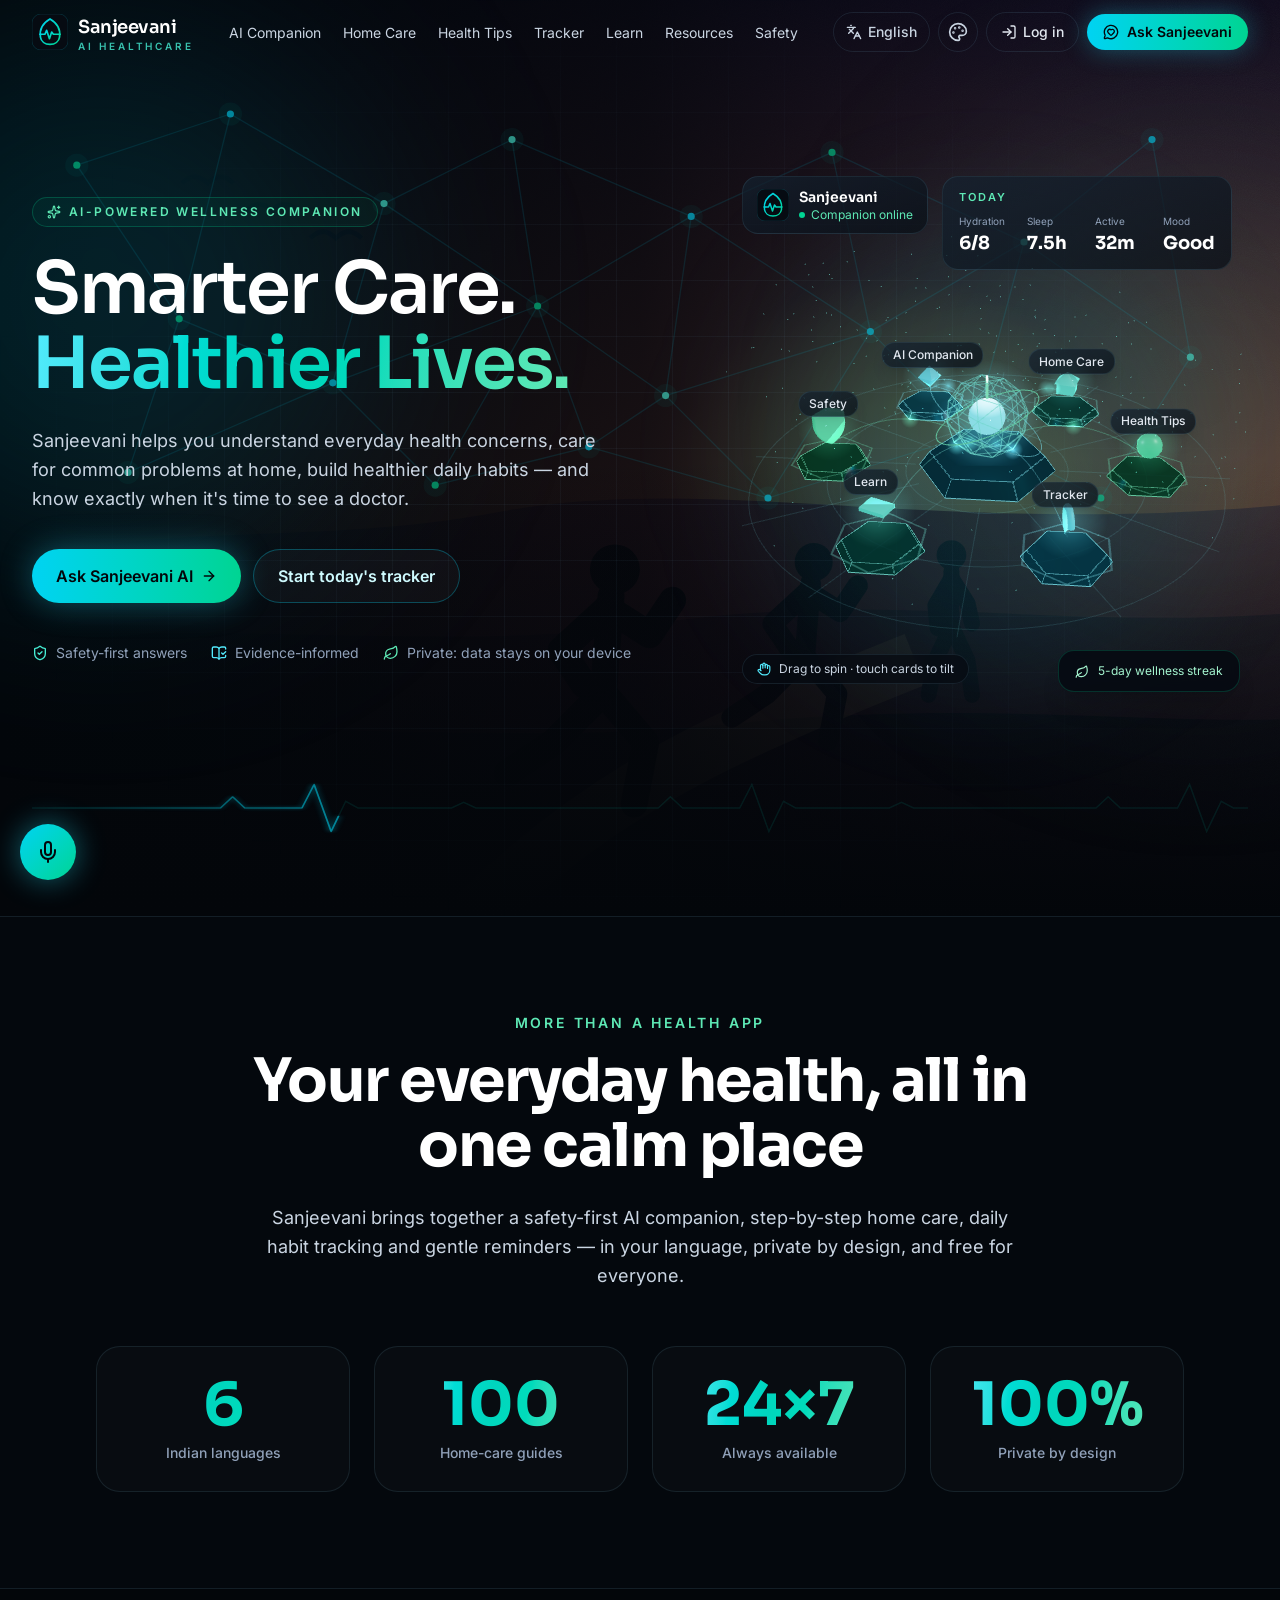
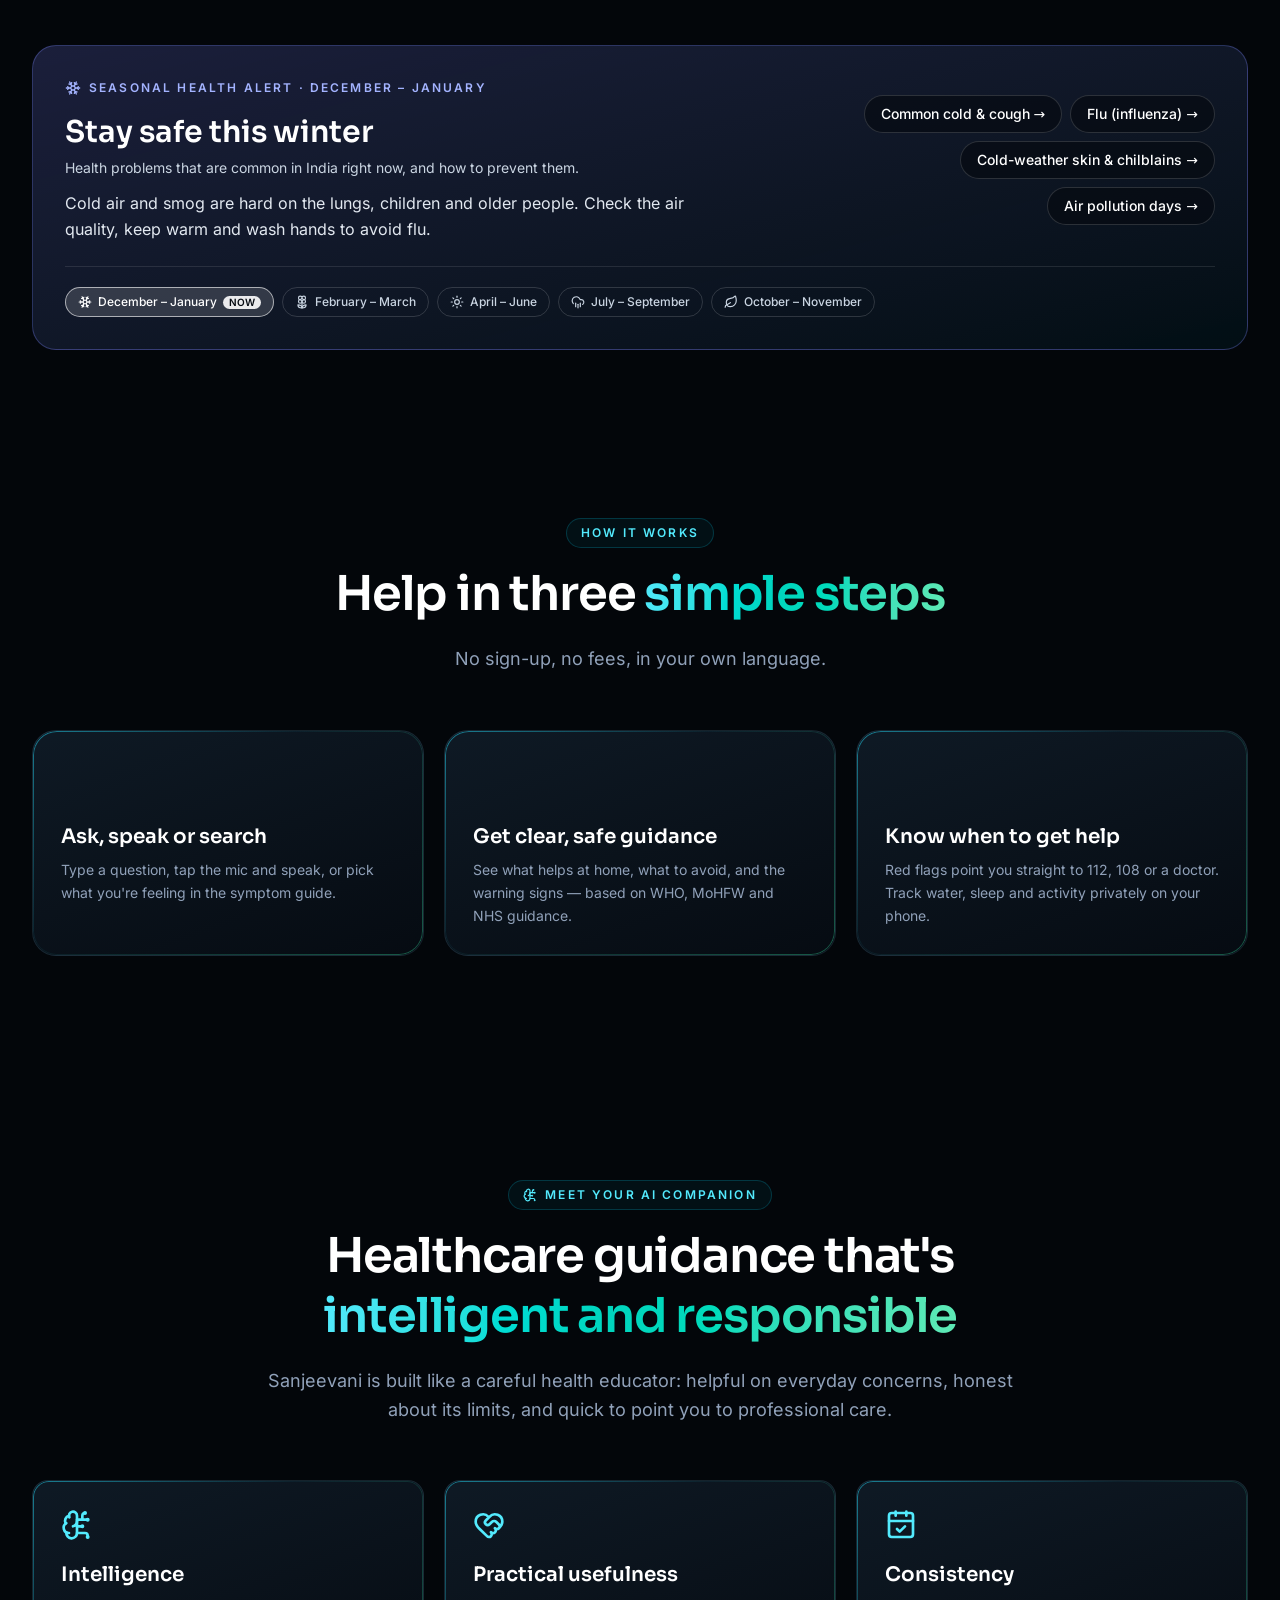
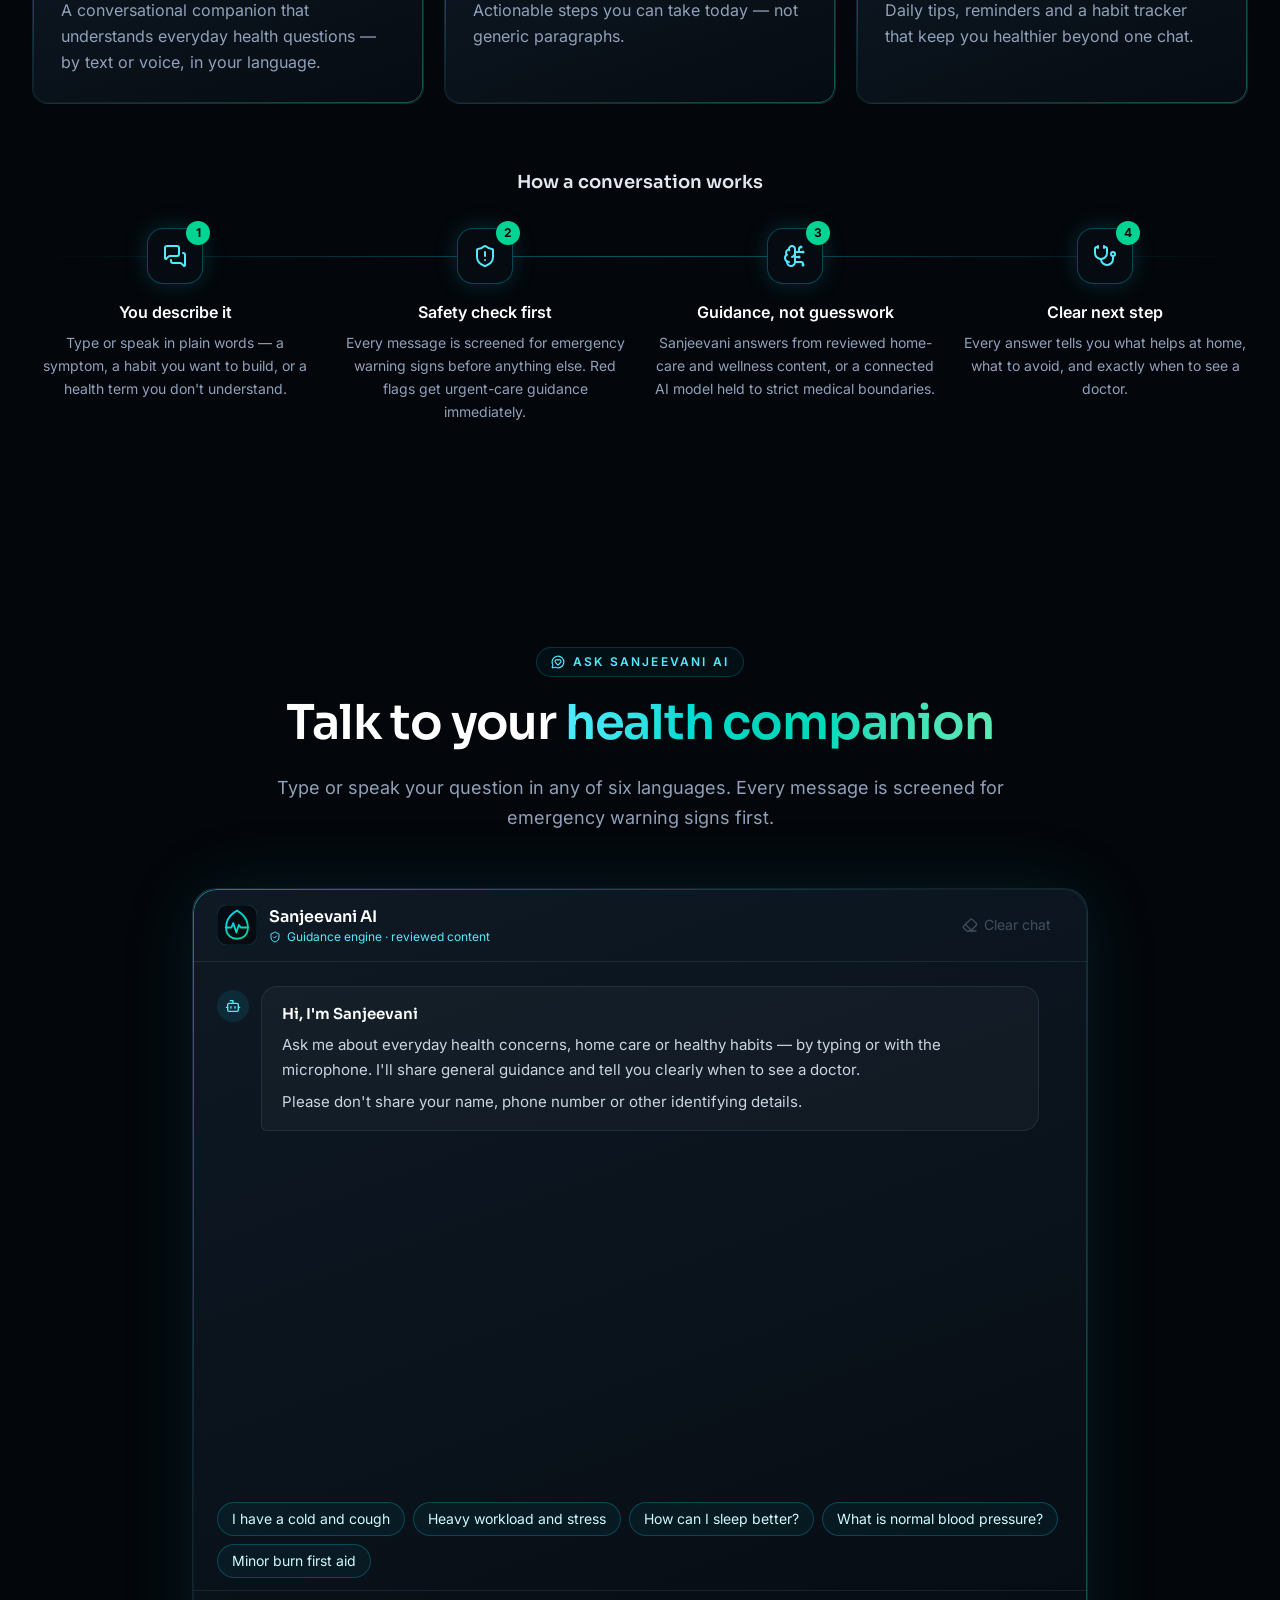
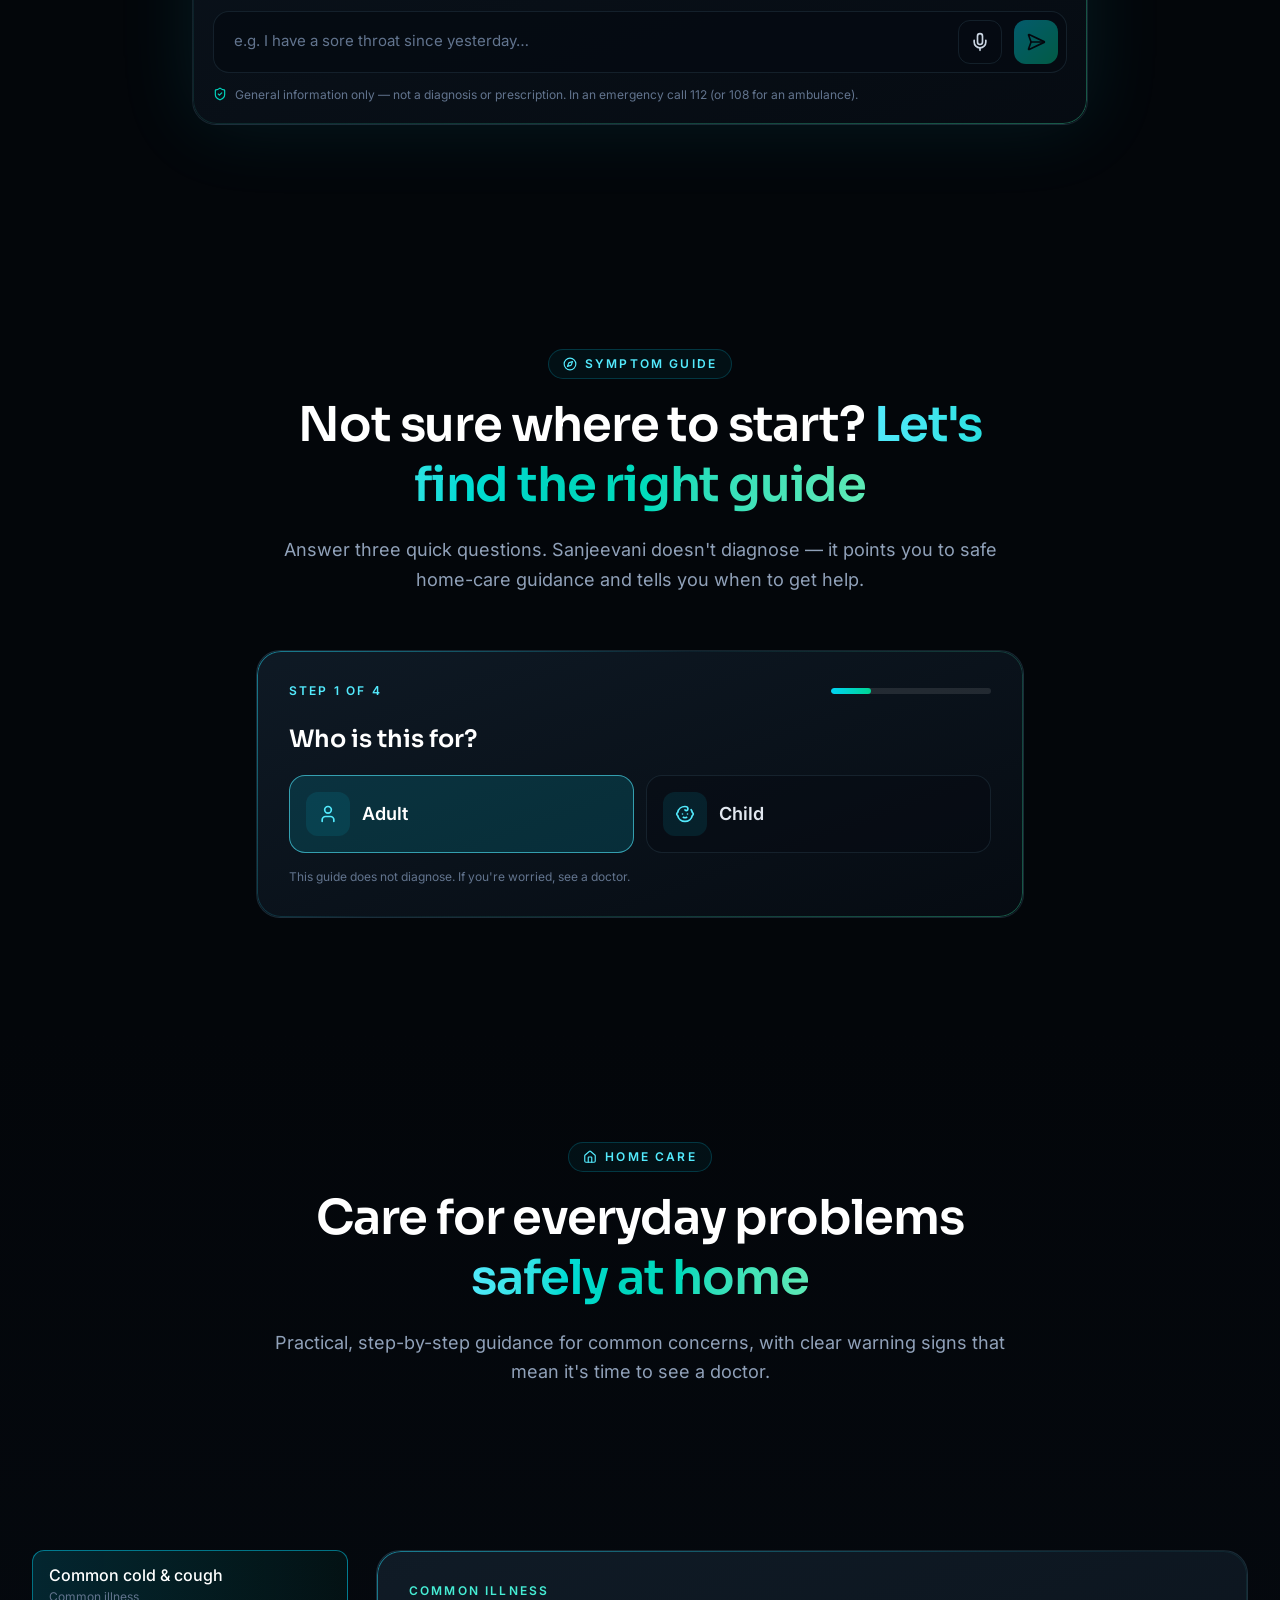
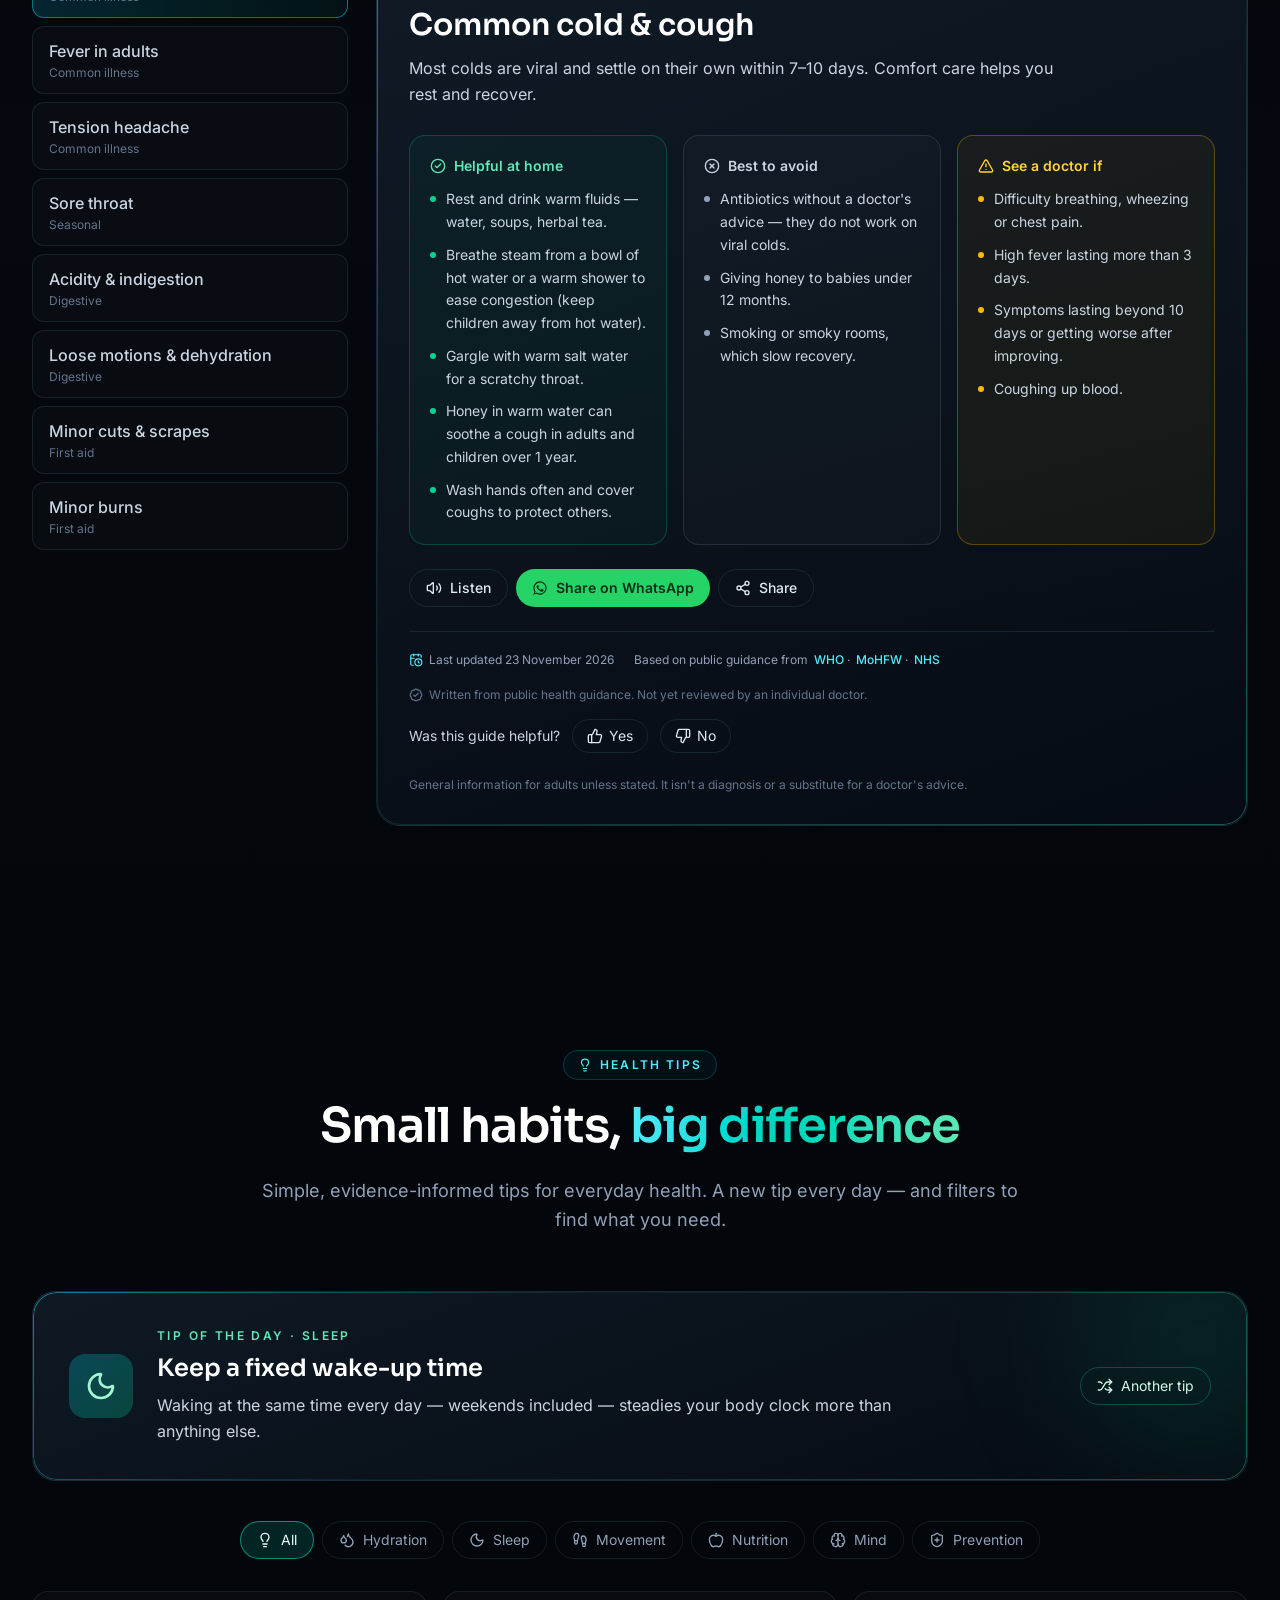
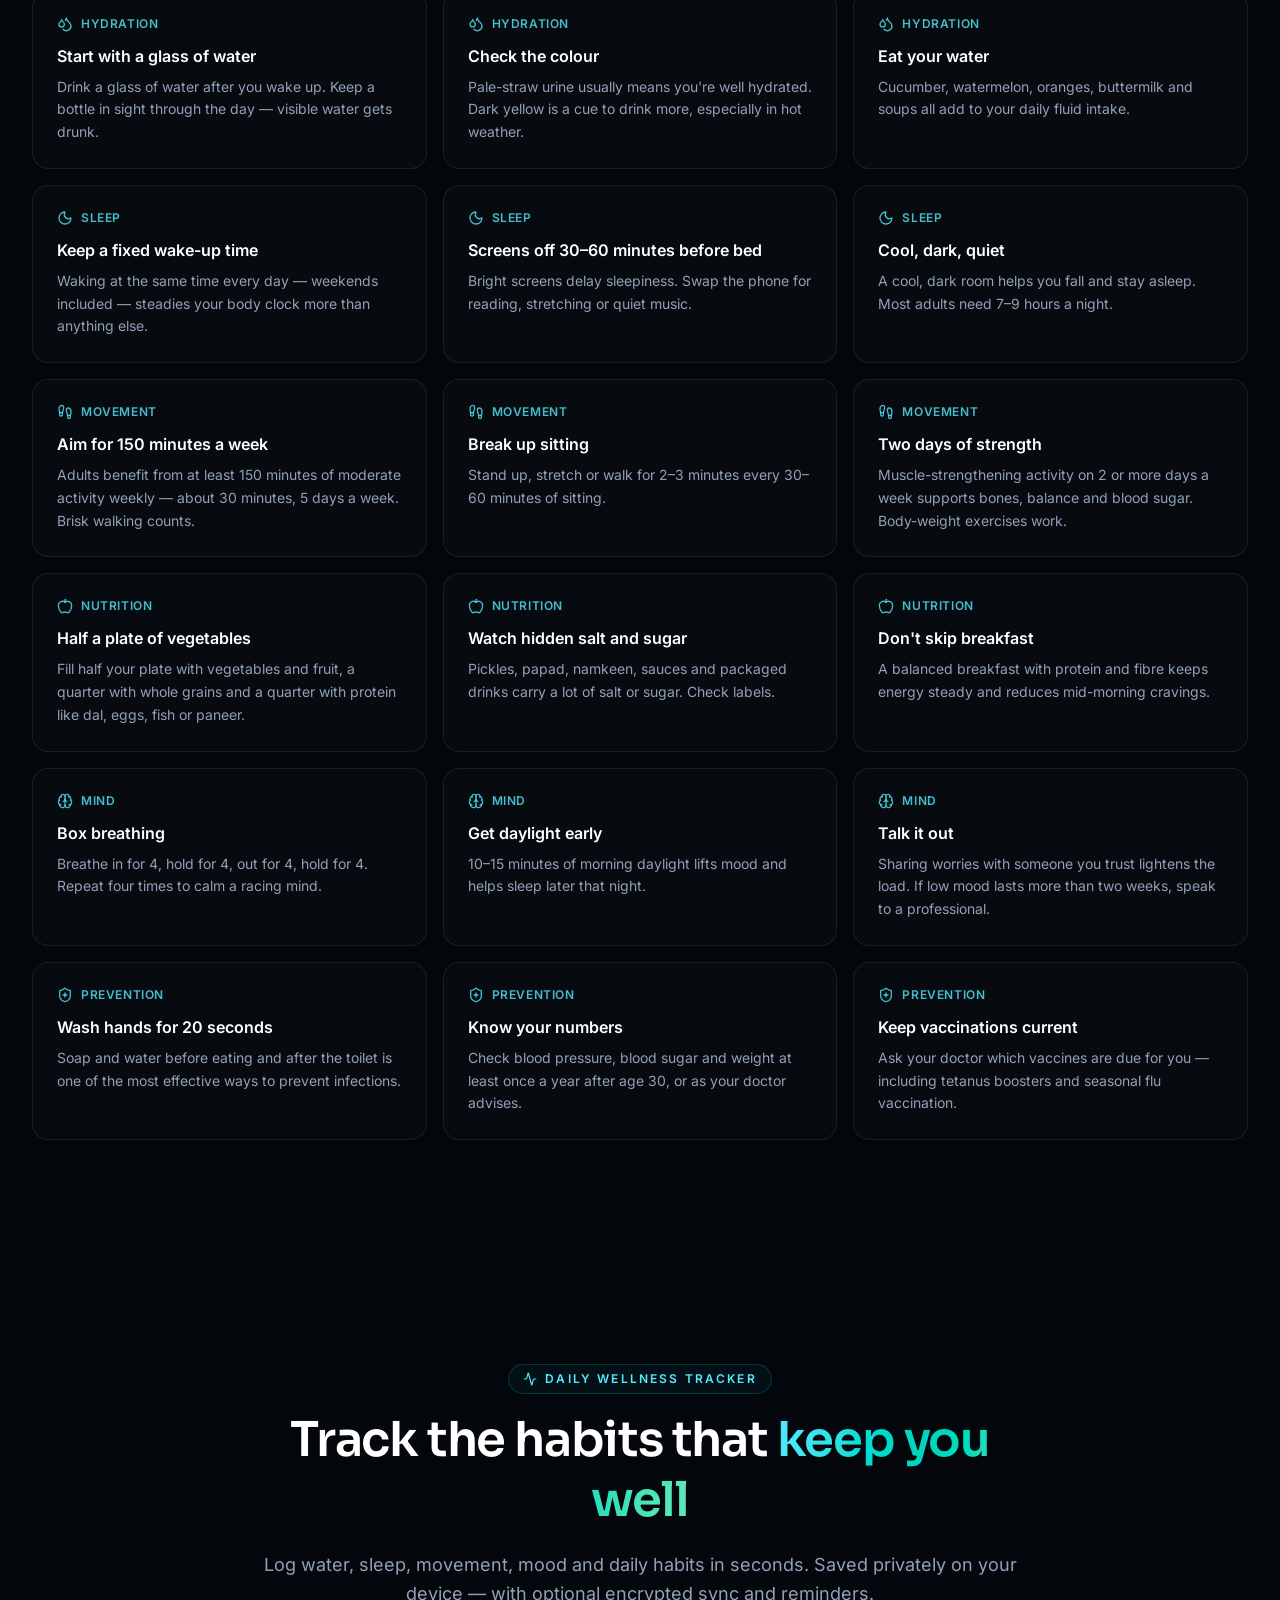
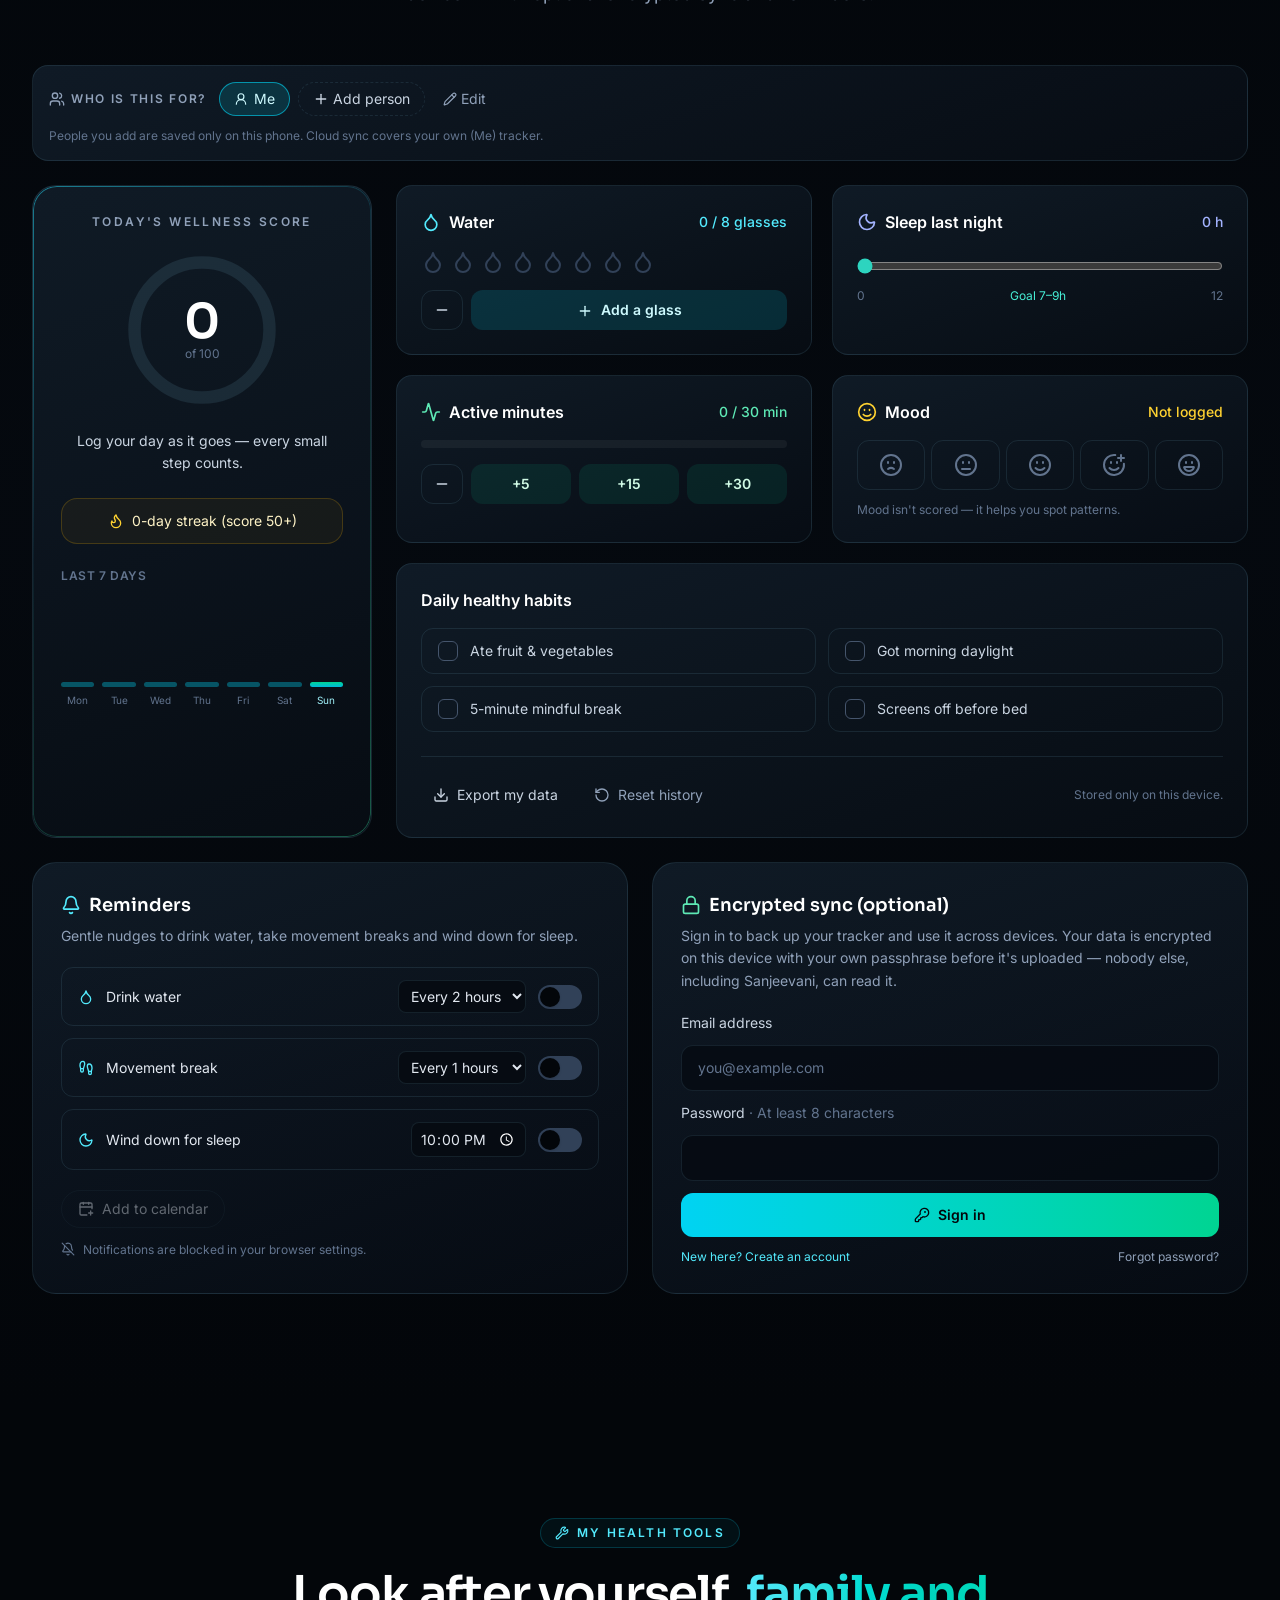
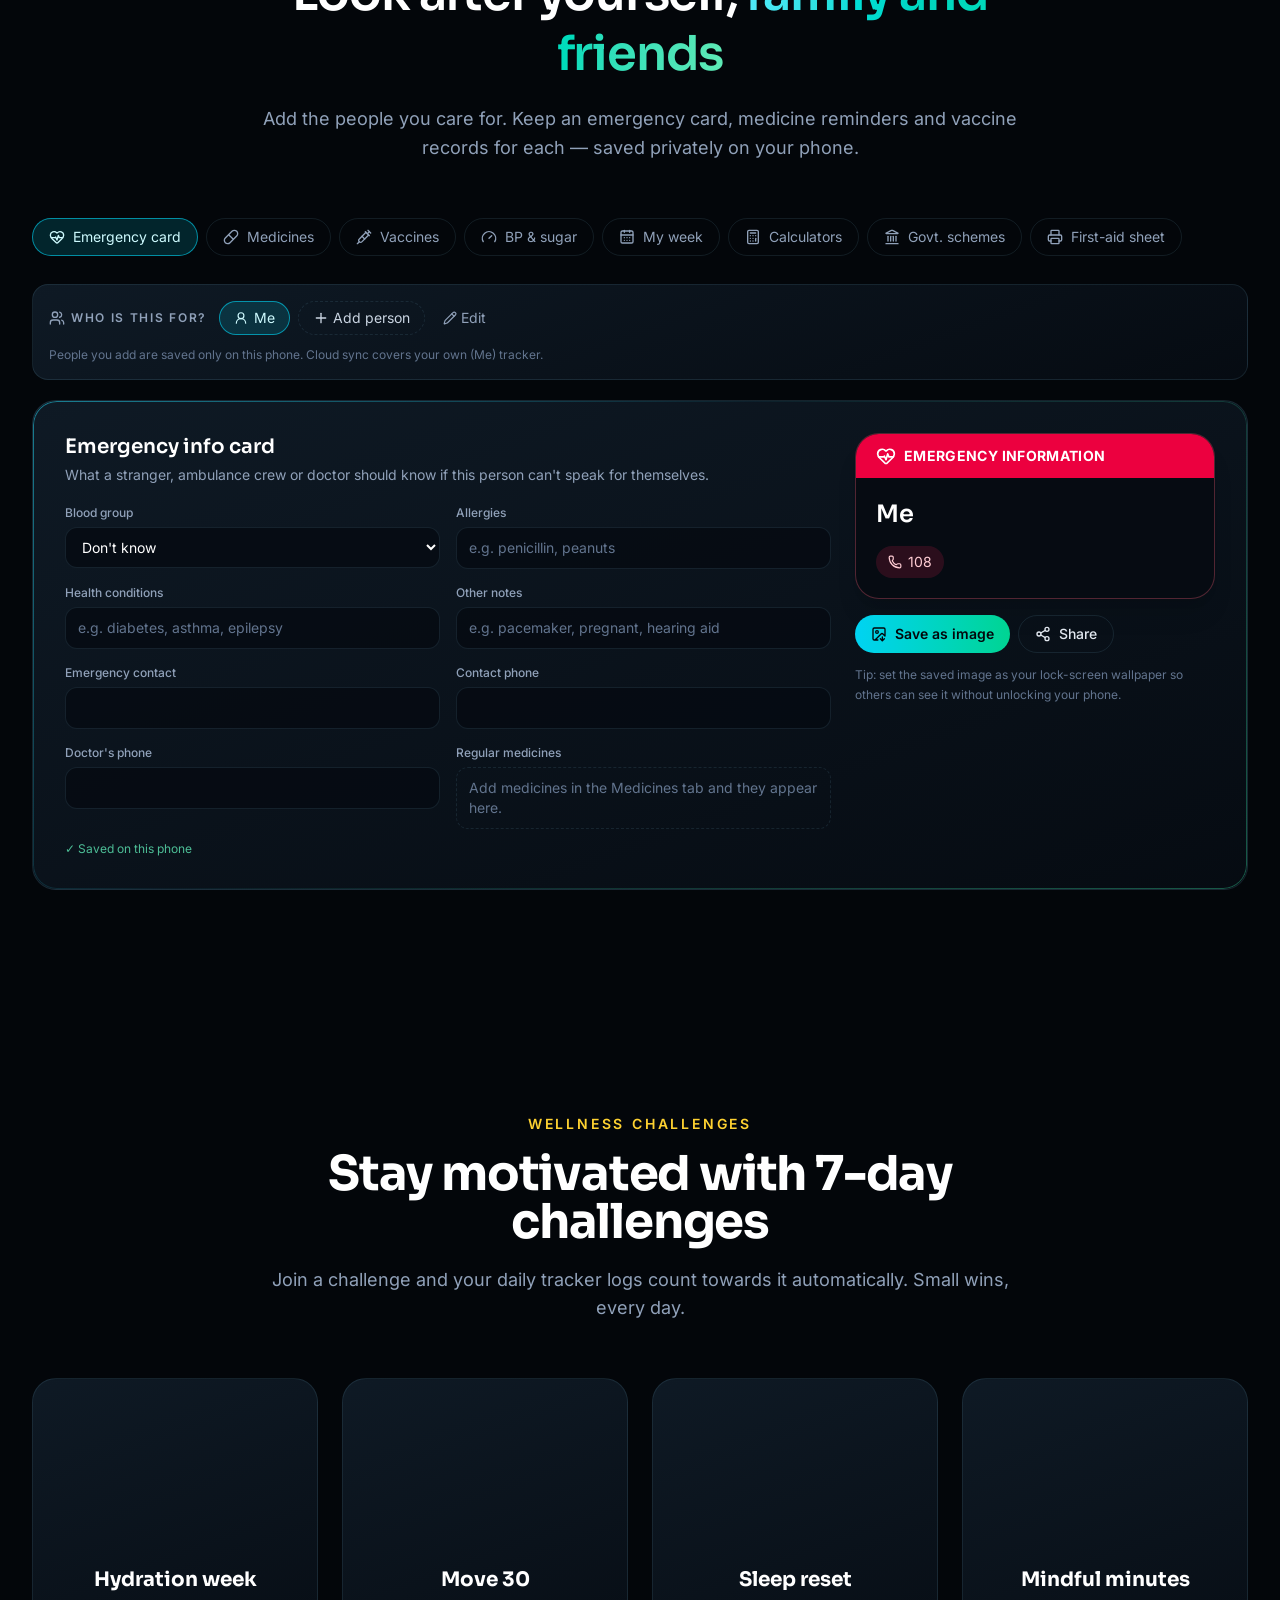
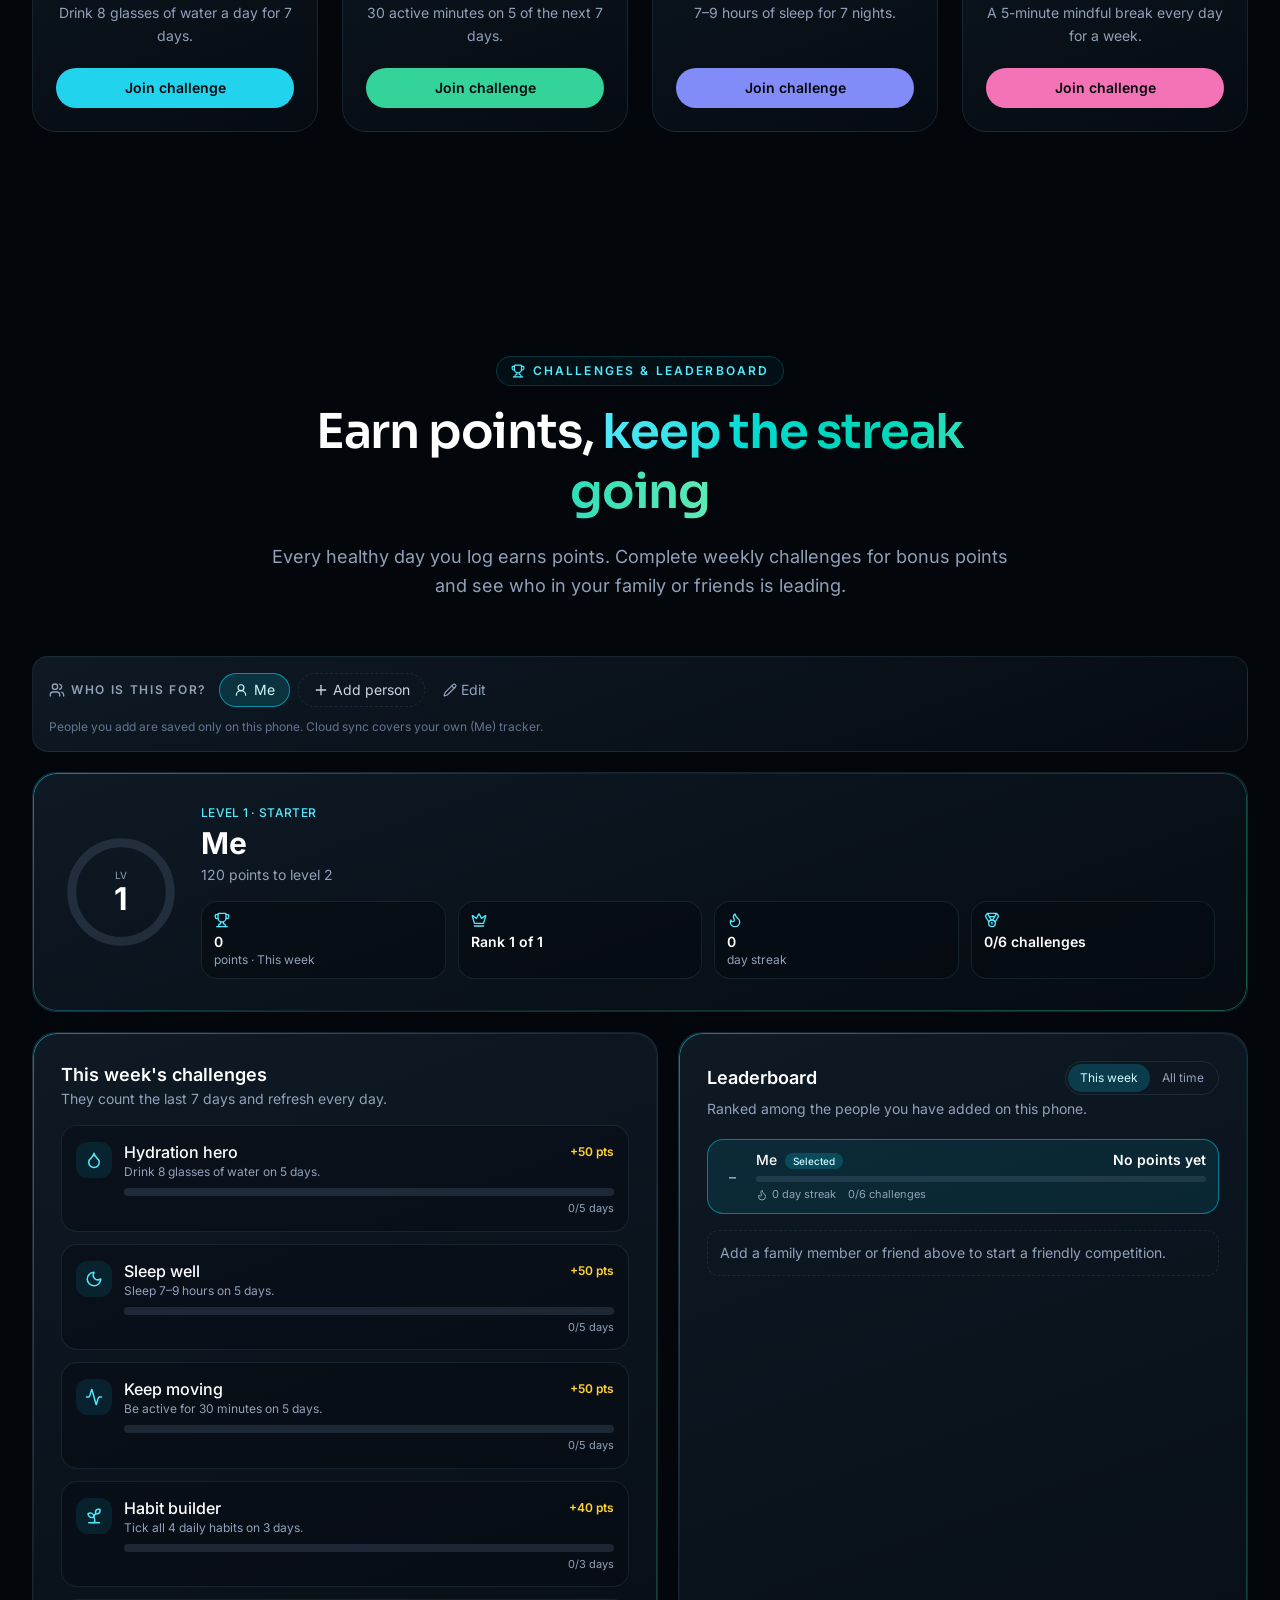
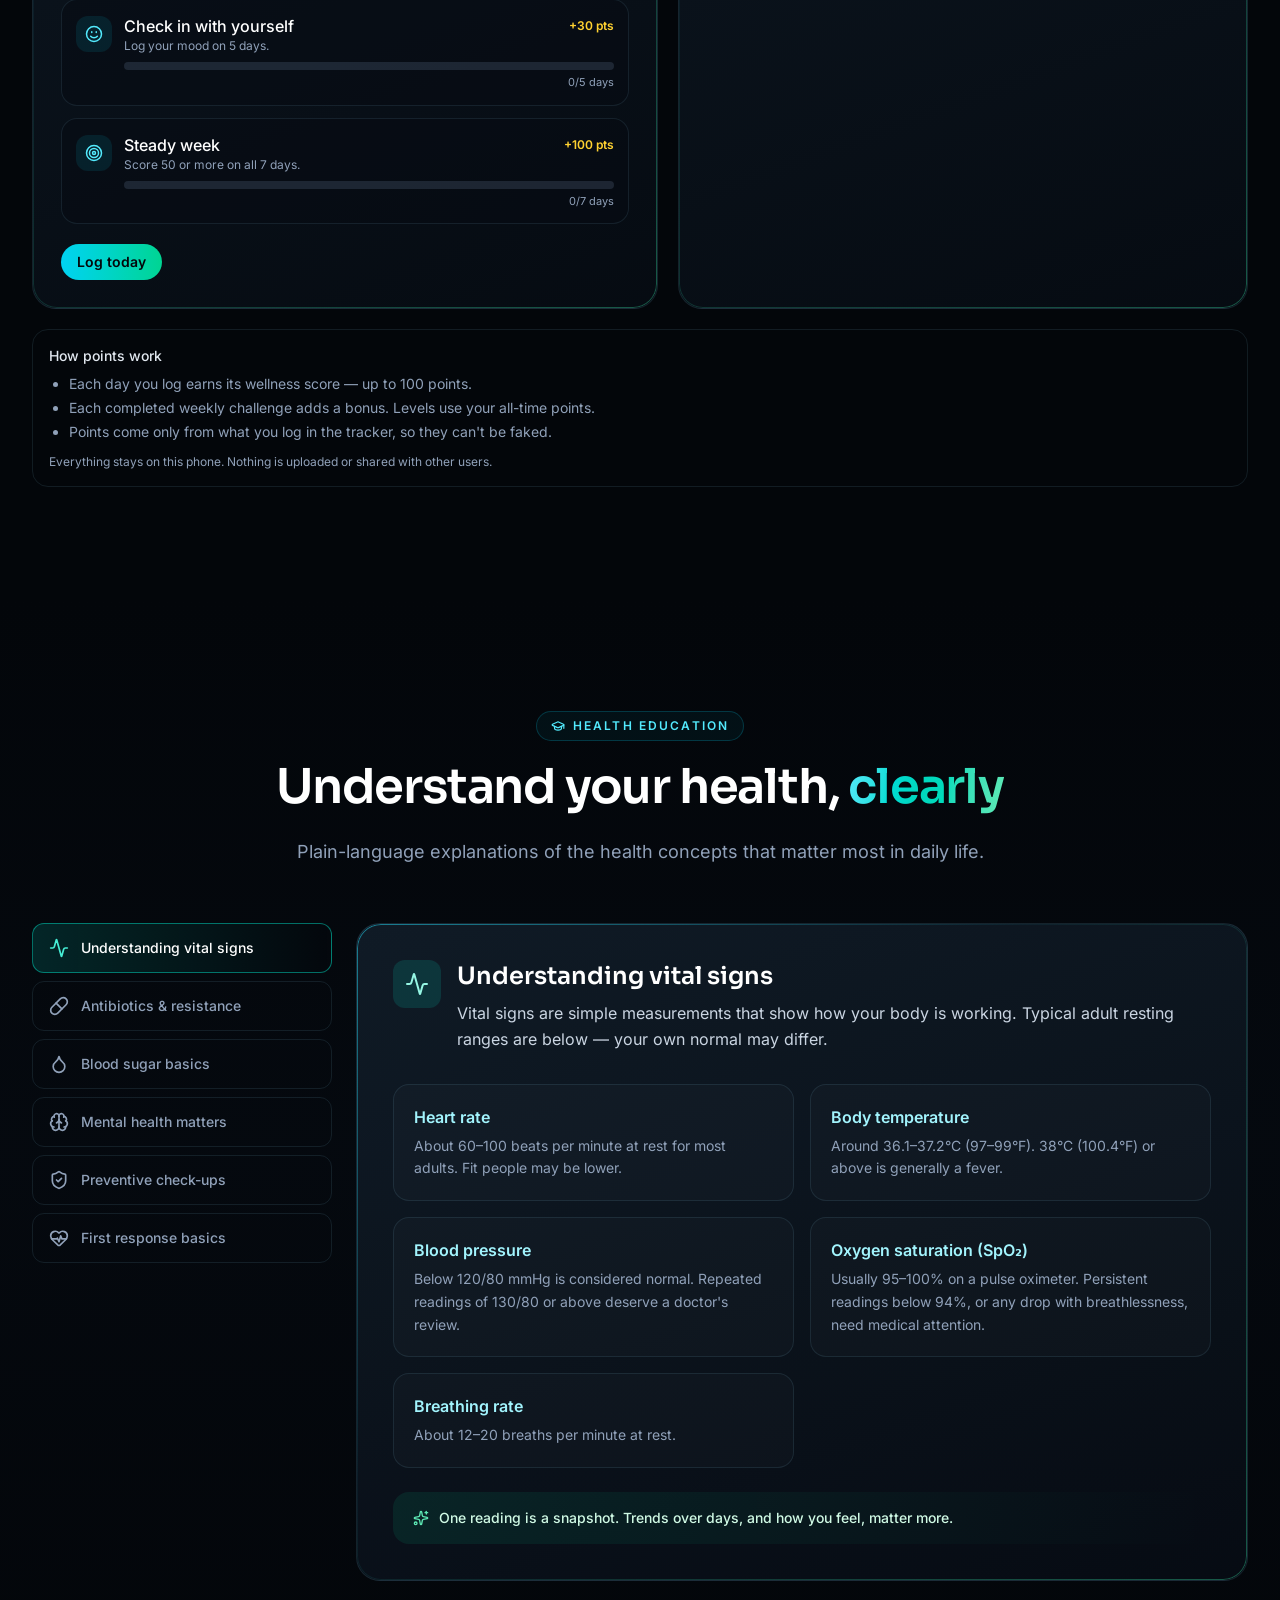
==== index.html @ ce593cf1 "Deploy Sanjeevani AI Healthcare static site Co-Authored-By: Claude Sonnet 5.5 <noreply@anthropic.com" ====
<!DOCTYPE html><html lang="en"><head><meta charSet="utf-8"/><meta name="viewport" content="width=device-width, initial-scale=1"/><link rel="preload" as="script" fetchPriority="low" href="/_next/static/chunks/0wfurka9errm3.js"/><script src="/_next/static/chunks/2ww_0p9o7m09q.js" async=""></script><script src="/_next/static/chunks/39_j1bdzreq0m.js" async=""></script><script src="/_next/static/chunks/turbopack-2u1d16houkiyo.js" async=""></script><script src="/_next/static/chunks/1ua2kfq9s-me6.js" async=""></script><title>Sanjeevani AI Healthcare</title><meta name="description" content="Smarter Care. Healthier Lives. Choose your language."/><link rel="manifest" href="/manifest.webmanifest"/><meta name="robots" content="noindex, follow"/><link rel="canonical" href="https://saisubhash8919-byte.github.io/en/"/><link rel="alternate" hrefLang="en-IN" href="https://saisubhash8919-byte.github.io/en/"/><link rel="alternate" hrefLang="hi-IN" href="https://saisubhash8919-byte.github.io/hi/"/><link rel="alternate" hrefLang="bn-IN" href="https://saisubhash8919-byte.github.io/bn/"/><link rel="alternate" hrefLang="mr-IN" href="https://saisubhash8919-byte.github.io/mr/"/><link rel="alternate" hrefLang="ta-IN" href="https://saisubhash8919-byte.github.io/ta/"/><link rel="alternate" hrefLang="te-IN" href="https://saisubhash8919-byte.github.io/te/"/><meta name="next-size-adjust" content=""/><script src="/_next/static/chunks/0cz1d0mv5g_q7.js" noModule=""></script></head><body style="background:#03060a;color:#dbe7f0;font-family:system-ui, sans-serif"><div hidden=""><!--$--><!--/$--></div><main style="min-height:100vh;display:grid;place-items:center;text-align:center;padding:24px"><script>(function(){var L=["en","hi","bn","mr","ta","te"],c=null;try{c=localStorage.getItem("sanjeevani.locale")}catch(e){}
if(L.indexOf(c)<0){c="en";var n=navigator.languages||[navigator.language];for(var i=0;i<n.length;i++){var b=(n[i]||"").toLowerCase().split("-")[0];if(L.indexOf(b)>=0){c=b;break}}}
location.replace("/"+c+"/"+location.hash);})();</script><div><h1 style="font-size:28px;margin-bottom:8px">Sanjeevani AI Healthcare</h1><p style="opacity:0.7;margin-bottom:20px">Smarter Care. Healthier Lives.</p><nav aria-label="Languages" style="display:flex;gap:12px;flex-wrap:wrap;justify-content:center"><a href="/en/" lang="en" style="color:#67e8f9;padding:8px 14px;border:1px solid #164e63;border-radius:999px;text-decoration:none">English</a><a href="/hi/" lang="hi" style="color:#67e8f9;padding:8px 14px;border:1px solid #164e63;border-radius:999px;text-decoration:none">हिन्दी</a><a href="/bn/" lang="bn" style="color:#67e8f9;padding:8px 14px;border:1px solid #164e63;border-radius:999px;text-decoration:none">বাংলা</a><a href="/mr/" lang="mr" style="color:#67e8f9;padding:8px 14px;border:1px solid #164e63;border-radius:999px;text-decoration:none">मराठी</a><a href="/ta/" lang="ta" style="color:#67e8f9;padding:8px 14px;border:1px solid #164e63;border-radius:999px;text-decoration:none">தமிழ்</a><a href="/te/" lang="te" style="color:#67e8f9;padding:8px 14px;border:1px solid #164e63;border-radius:999px;text-decoration:none">తెలుగు</a></nav></div></main><!--$--><!--/$--><script id="_R_">(globalThis["TURBOPACK"] || (globalThis["TURBOPACK"] = [])).push({"otherChunks":["static/chunks/0wfurka9errm3.js","static/chunks/2ww_0p9o7m09q.js","static/chunks/39_j1bdzreq0m.js"],"runtimeModuleIds":[94553]});</script><script src="/_next/static/chunks/0wfurka9errm3.js" async=""></script><script>(self.__next_f=self.__next_f||[]).push([0])</script><script>self.__next_f.push([1,"1:\"$Sreact.fragment\"\n2:\"/_next/static/chunks/1ua2kfq9s-me6.js\"\n3:I[39756,[\"$2\"],\"default\"]\n4:I[37457,[\"$2\"],\"default\"]\n8:I[97367,[\"$2\"],\"OutletBoundary\"]\n9:\"$Sreact.suspense\"\nb:\"ViewportBoundary\"\nc:I[97367,[\"$2\"],\"$b\"]\ne:\"MetadataBoundary\"\nf:I[97367,[\"$2\"],\"$e\"]\n11:I[68027,[],\"default\",1]\n5:X\n7:[[\"children\",{\"s\":\"__PAGE__\",\"h\":512,\"d\":{\"r\":[\"$\",\"$1\",\"c\",{\"children\":[[\"$\",\"main\",null,{\"style\":{\"minHeight\":\"100vh\",\"display\":\"grid\",\"placeItems\":\"center\",\"textAlign\":\"center\",\"padding\":24},\"children\":[[\"$\",\"script\",null,{\"dangerouslySetInnerHTML\":{\"__html\":\"(function(){var L=[\\\"en\\\",\\\"hi\\\",\\\"bn\\\",\\\"mr\\\",\\\"ta\\\",\\\"te\\\"],c=null;try{c=localStorage.getItem(\\\"sanjeevani.locale\\\")}catch(e){}\\nif(L.indexOf(c)\u003c0){c=\\\"en\\\";var n=navigator.languages||[navigator.language];for(var i=0;i\u003cn.length;i++){var b=(n[i]||\\\"\\\").toLowerCase().split(\\\"-\\\")[0];if(L.indexOf(b)\u003e=0){c=b;break}}}\\nlocation.replace(\\\"/\\\"+c+\\\"/\\\"+location.hash);})();\"}}],[\"$\",\"div\",null,{\"children\":[[\"$\",\"h1\",null,{\"style\":{\"fontSize\":28,\"marginBottom\":8},\"children\":\"Sanjeevani AI Healthcare\"}],[\"$\",\"p\",null,{\"style\":{\"opacity\":0.7,\"marginBottom\":20},\"children\":\"Smarter Care. Healthier Lives.\"}],[\"$\",\"nav\",null,{\"aria-label\":\"Languages\",\"style\":{\"display\":\"flex\",\"gap\":12,\"flexWrap\":\"wrap\",\"justifyContent\":\"center\"},\"children\":[[\"$\",\"a\",\"en\",{\"href\":\"/en/\",\"lang\":\"en\",\"style\":{\"color\":\"#67e8f9\",\"padding\":\"8px 14px\",\"border\":\"1px solid #164e63\",\"borderRadius\":999,\"textDecoration\":\"none\"},\"children\":\"English\"}],[\"$\",\"a\",\"hi\",{\"href\":\"/hi/\",\"lang\":\"hi\",\"style\":{\"color\":\"#67e8f9\",\"padding\":\"8px 14px\",\"border\":\"1px solid #164e63\",\"borderRadius\":999,\"textDecoration\":\"none\"},\"children\":\"हिन्दी\"}],[\"$\",\"a\",\"bn\",{\"href\":\"/bn/\",\"lang\":\"bn\",\"style\":{\"color\":\"#67e8f9\",\"padding\":\"8px 14px\",\"border\":\"1px solid #164e63\",\"borderRadius\":999,\"textDecoration\":\"none\"},\"children\":\"বাংলা\"}],[\"$\",\"a\",\"mr\",{\"href\":\"/mr/\",\"lang\":\"mr\",\"style\":{\"color\":\"#67e8f9\",\"padding\":\"8px 14px\",\"border\":\"1px solid #164e63\",\"borderRadius\":999,\"textDecoration\":\"none\"},\"children\":\"मराठी\"}],[\"$\",\"a\",\"ta\",{\"href\":\"/ta/\",\"lang\":\"ta\",\"style\":{\"color\":\"#67e8f9\",\"padding\":\"8px 14px\",\"border\":\"1px solid #164e63\",\"borderRadius\":999,\"textDecoration\":\"none\"},\"children\":\"தமிழ்\"}],[\"$\",\"a\",\"te\",{\"href\":\"/te/\",\"lang\":\"te\",\"style\":{\"color\":\"#67e8f9\",\"padding\":\"8px 14px\",\"border\":\"1px solid #164e63\",\"borderRadius\":999,\"textDecoration\":\"none\"},\"children\":\"తెలుగు\"}]]}]]}]]}],null,[\"$\",\"$L8\",null,{\"children\":[\"$\",\"$9\",null,{\"name\":\"Next.MetadataOutlet\",\"children\":\"$@a\"}]}]]}],\"p\":false,\"v\":null}}]]\n6:[[\"children\",{\"s\":\"(root)\",\"h\":528,\"d\":{\"r\":[\"$\",\"$1\",\"c\",{\"children\":[null,[\"$\",\"html\",null,{\"lang\":\"en\",\"children\":[\"$\",\"body\",null,{\"style\":{\"background\":\"#03060a\",\"color\":\"#dbe7f0\",\"fontFamily\":\"system-ui, sans-serif\"},\"children\":[\"$\",\"$L3\",null,{\"parallelRouterKey\":\"children\",\"error\":\"$undefined\",\"errorStyles\":\"$undefined\",\"errorScripts\":\"$undefined\",\"template\":[\"$\",\"$L4\",null,{}],\"templateStyles\":\"$undefined\",\"templateScripts\":\"$undefined\",\"notFound\":[[[\"$\",\"title\",null,{\"children\":\"404: This page could not be found.\"}],[\"$\",\"div\",null,{\"style\":\"$0:t:t:d:r:props:children:1:props:notFound:0:1:props:style\",\"children\":[\"$\",\"div\",null,{\"children\":[[\"$\",\"style\",null,{\"dangerouslySetInnerHTML\":{\"__html\":\"body{color:#000;background:#fff;margin:0}.next-error-h1{border-right:1px solid rgba(0,0,0,.3)}@media (prefers-color-scheme:dark){body{color:#fff;background:#000}.next-error-h1{border-right:1px solid rgba(255,255,255,.3)}}\"}}],[\"$\",\"h1\",null,{\"className\":\"next-error-h1\",\"style\":\"$0:t:t:d:r:props:children:1:props:notFound:0:1:props:children:props:children:1:props:style\",\"children\":404}],[\"$\",\"div\",null,{\"style\":\"$0:t:t:d:r:props:children:1:props:notFound:0:1:props:children:props:children:2:props:style\",\"children\":[\"$\",\"h2\",null,{\"style\":\"$0:t:t:d:r:props:children:1:props:notFound:0:1:props:children:props:children:2:props:children:props:style\",\"children\":\"This page could not be found.\"}]}]]}]}]],[]],\"forbidden\":\"$undefined\",\"unauthorized\":\"$undefined\"}]}]}]]}],\"p\":false,\"v\":null},\"c\":\"$Q7\"}]]\n0:{\"P\":null,\"c\":[\"\",\"\"],\"q\":\"\",\"i\":false,\"t\":{\"t\":{\"s\":\"\",\"h\":528,\"d\":{\"r\":[\"$\",\"$1\",\"c\",{\"children\":[null,[\"$\",\"$L3\",null,{\"parallelRouterKey\":\"children\",\"error\":\"$undefined\",\"errorStyles\":\"$undefined\",\"errorScripts\":\"$undefined\",\"template\":[\"$\",\"$L4\",null,{}],\"templateStyles\":\"$undefined\",\"templateScripts\":\"$undefined\",\"notFound\":[[[\"$\",\"title\",null,{\"children\":\"404: This page could not be found.\"}],[\"$\",\"div\",null,{\"style\":{\"fontFamily\":\"system-ui,\\\"Segoe UI\\\",Roboto,Helvetica,Arial,sans-serif,\\\"Apple Color Emoji\\\",\\\"Segoe UI Emoji\\\"\",\"height\":\"100vh\",\"textAlign\":\"center\",\"display\":\"flex\",\"flexDirection\":\"column\",\"alignItems\":\"center\",\"justifyContent\":\"center\"},\"children\":[\"$\",\"div\",null,{\"children\":[[\"$\",\"style\",null,{\"dangerouslySetInnerHTML\":{\"__html\":\"body{color:#000;background:#fff;margin:0}.next-error-h1{border-right:1px solid rgba(0,0,0,.3)}@media (prefers-color-scheme:dark){body{color:#fff;background:#000}.next-error-h1{border-right:1px solid rgba(255,255,255,.3)}}\"}}],[\"$\",\"h1\",null,{\"className\":\"next-error-h1\",\"style\":{\"display\":\"inline-block\",\"margin\":\"0 20px 0 0\",\"padding\":\"0 23px 0 0\",\"fontSize\":24,\"fontWeight\":500,\"verticalAlign\":\"top\",\"lineHeight\":\"49px\"},\"children\":404}],[\"$\",\"div\",null,{\"style\":{\"display\":\"inline-block\"},\"children\":[\"$\",\"h2\",null,{\"style\":{\"fontSize\":14,\"fontWeight\":400,\"lineHeight\":\"49px\",\"margin\":0},\"children\":\"This page could not be found.\"}]}]]}]}]],[]],\"forbidden\":\"$undefined\",\"unauthorized\":\"$undefined\"}]]}],\"p\":false,\"v\":\"$5\"},\"c\":\"$Q6\"},\"h\":{\"r\":[\"$\",\"$1\",\"h\",{\"children\":[null,[\"$\",\"$Lc\",null,{\"children\":\"$Ld\"}],[\"$\",\"$Lf\",null,{\"children\":[[\"$\",\"div\",null,{\"hidden\":true,\"children\":[\"$\",\"$9\",null,{\"name\":\"Next.Metadata\",\"children\":\"$L10\"}]}],null]}],[\"$\",\"meta\",null,{\"name\":\"next-size-adjust\",\"content\":\"\"}]]}],\"p\":false,\"v\":null}},\"m\":\"$undefined\",\"G\":[\"$11\",[]],\"S\":true,\"r\":\"$undefined\",\"s\":\"$undefined\",\"a\":\"$undefined\",\"l\":\"$undefined\",\"p\":\"$undefined\",\"d\":\"$undefined\",\"b\":\"CO4x83N7zXhIfZW5AHeTh\"}\n5:C\nd:[[\"$\",\"meta\",\"0\",{\"charSet\":\"utf-8\"}],[\"$\",\"meta\",\"1\",{\"name\":\"viewport\",\"content\":\"width=device-width, initial-scale=1\"}]]\na:null\n10:[[\"$\",\"title\",\"0\",{\"children\":\"Sanjeevani AI Healthcare\"}],[\"$\",\"meta\",\"1\",{\"name\":\"description\",\"content\":\"Smarter Care. Healthier Lives. Choose your language.\"}],[\"$\",\"link\",\"2\",{\"rel\":\"manifest\",\"href\":\"/manifest.webmanifest\",\"crossOrigin\":\"$undefined\"}],[\"$\",\"meta\",\"3\",{\"name\":\"robots\",\"content\":\"noindex, follow\"}],[\"$\",\"link\",\"4\",{\"rel\":\"canonical\",\"href\":\"https://saisubhash8919-byte.github.io/en/\"}],[\"$\",\"link\",\"5\",{\"rel\":\"alternate\",\"hrefLang\":\"en-IN\",\"href\":\"https://saisubhash8919-byte.github.io/en/\"}],[\"$\",\"link\",\"6\",{\"rel\":\"alternate\",\"hrefLang\":\"hi-IN\",\"href\":\"https://saisubhash8919-byte.github.io/hi/\"}],[\"$\",\"link\",\"7\",{\"rel\":\"alternate\",\"hrefLang\":\"bn-IN\",\"href\":\"https://saisubhash8919-byte.github.io/bn/\"}],[\"$\",\"link\",\"8\",{\"rel\":\"alternate\",\"hrefLang\":\"mr-IN\",\"href\":\"https://saisubhash8919-byte.github.io/mr/\"}],[\"$\",\"link\",\"9\",{\"rel\":\"alternate\",\"hrefLang\":\"ta-IN\",\"href\":\"https://saisubhash8919-byte.github.io/ta/\"}],[\"$\",\"link\",\"10\",{\"rel\":\"alternate\",\"hrefLang\":\"te-IN\",\"href\":\"https://saisubhash8919-byte.github.io/te/\"}]]\n"])</script></body></html>
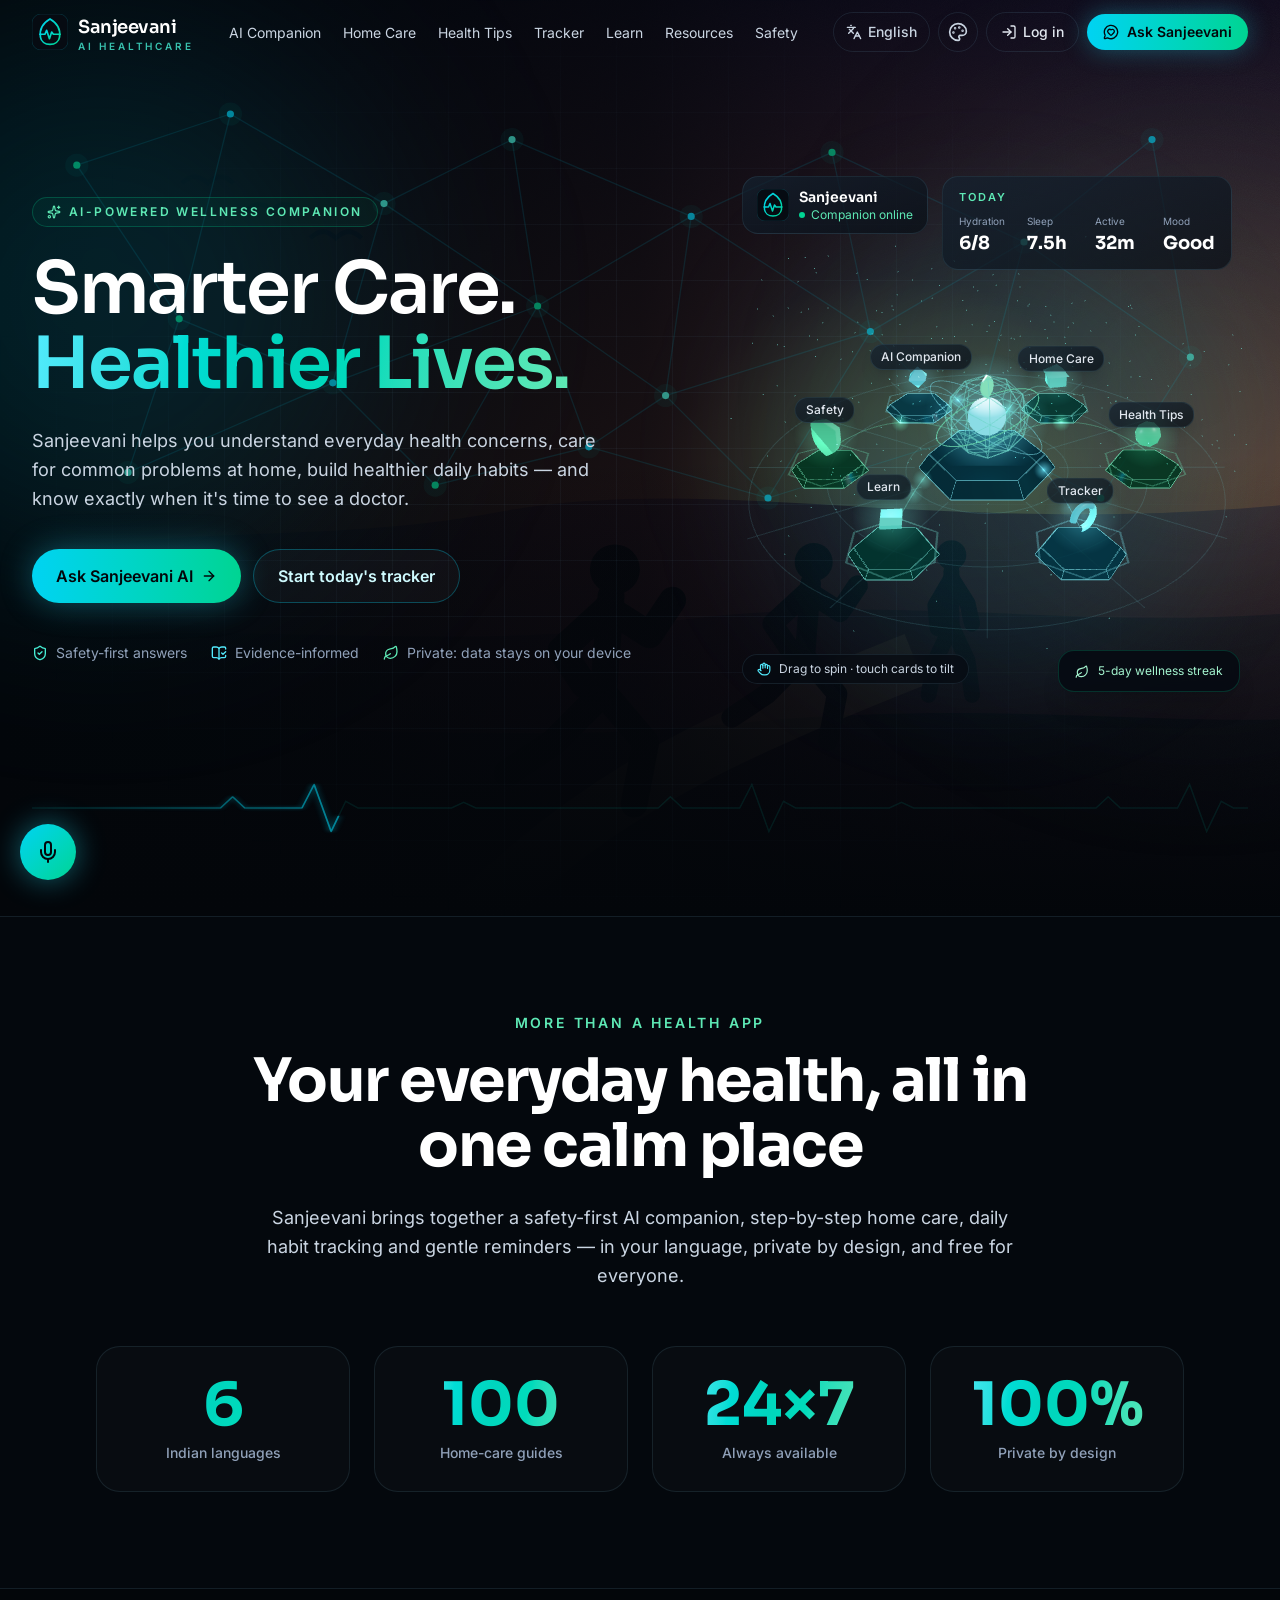
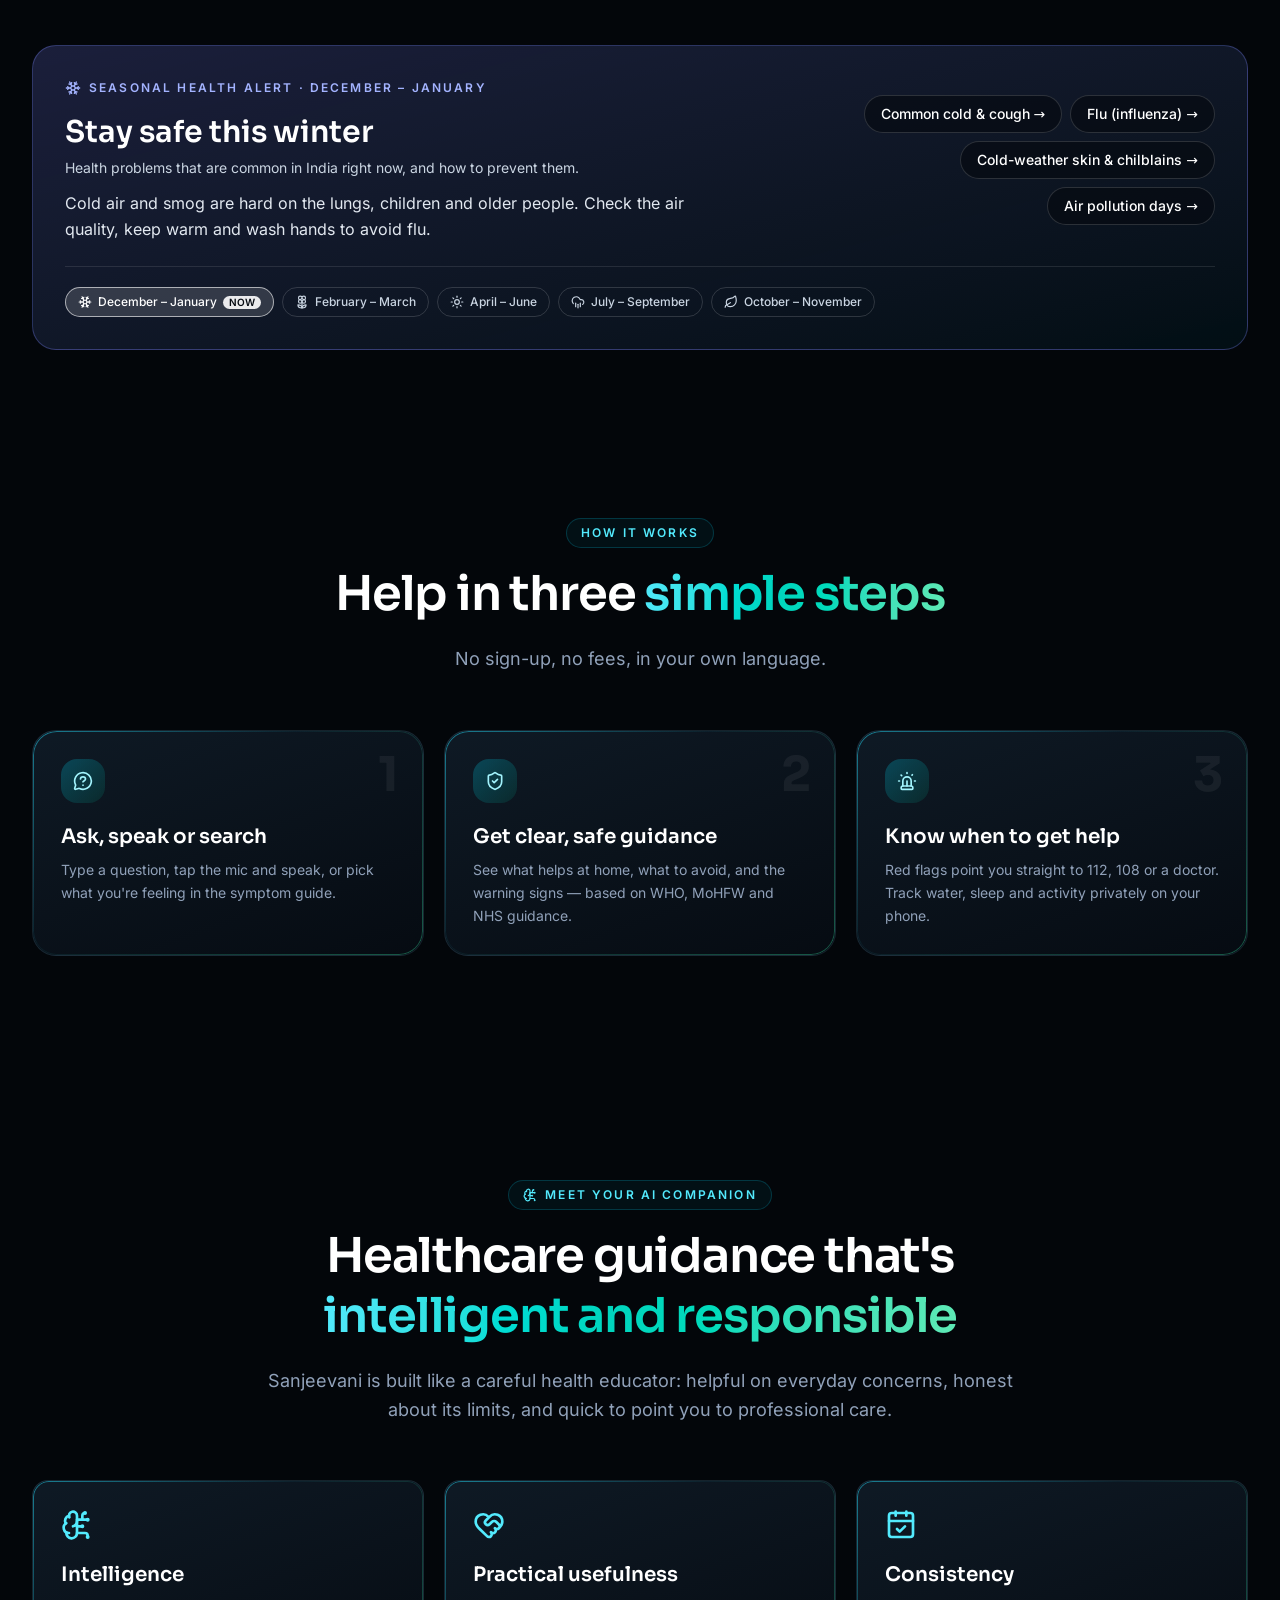
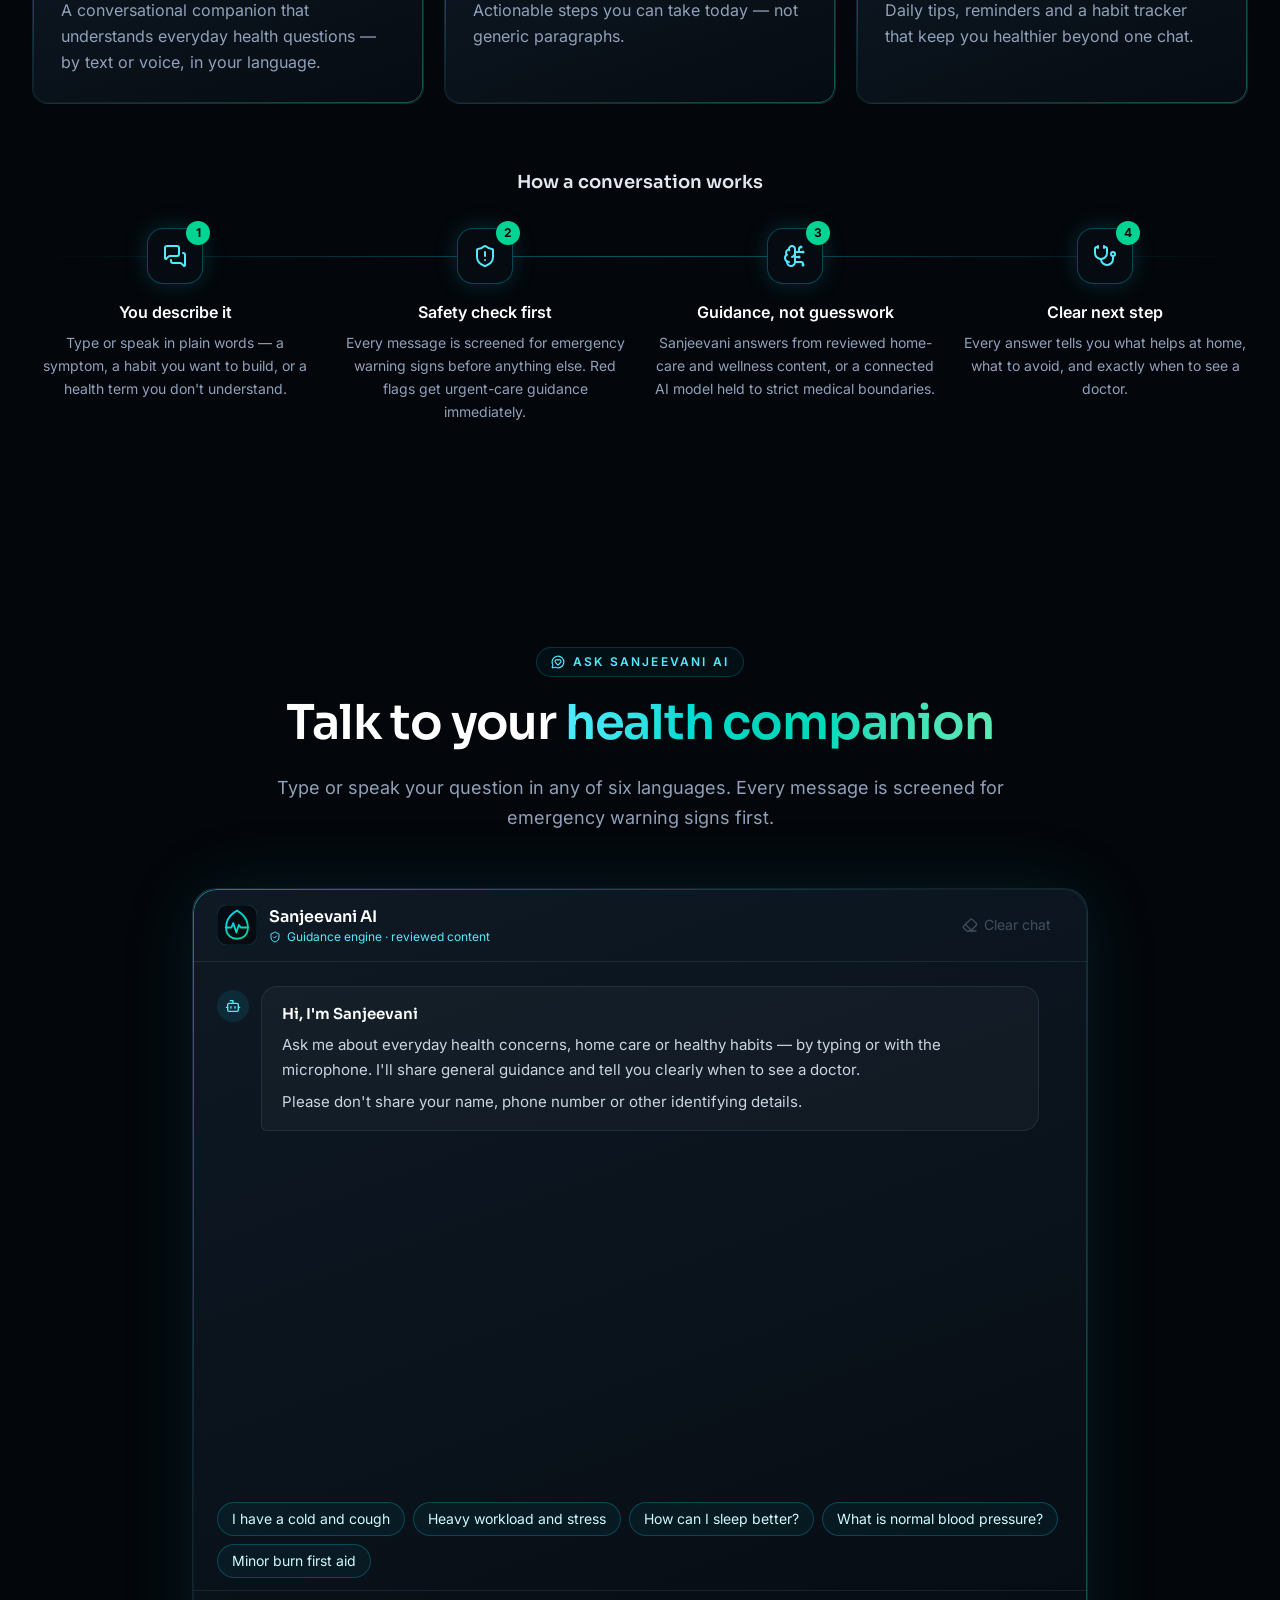
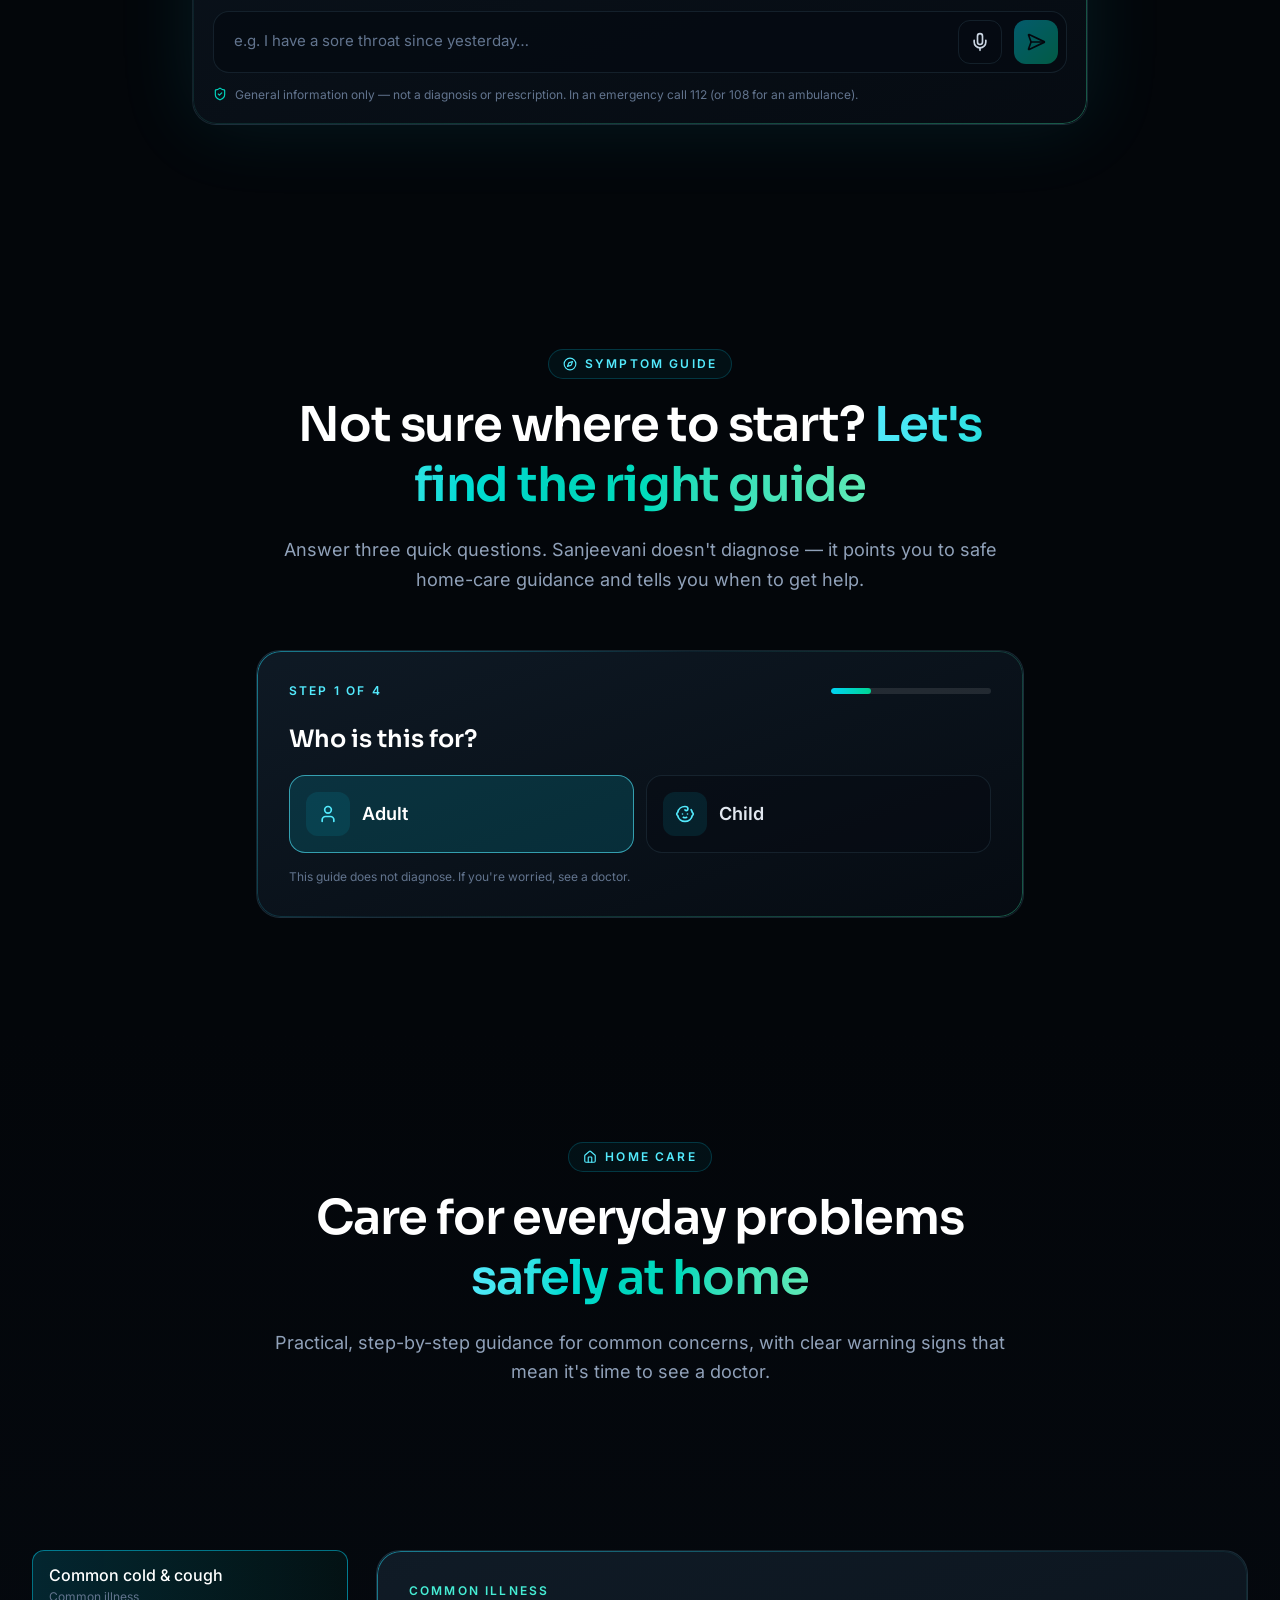
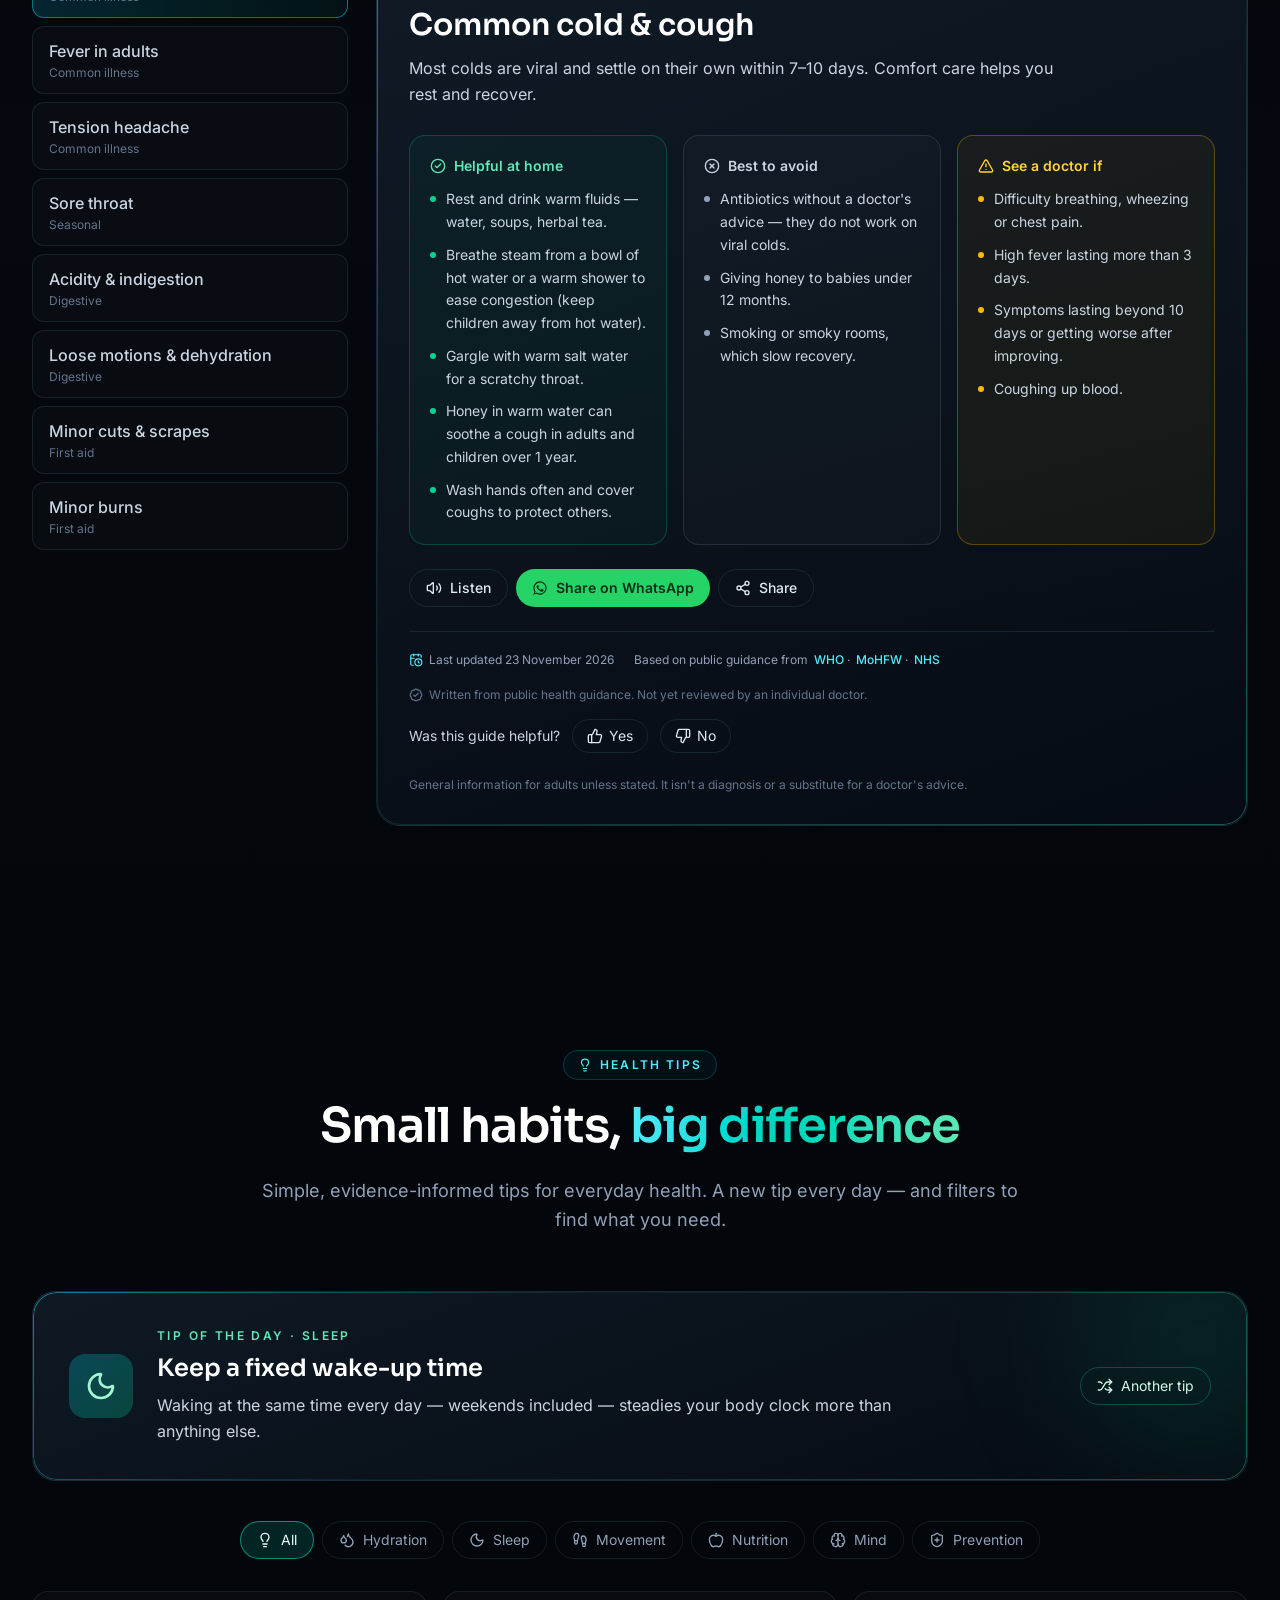
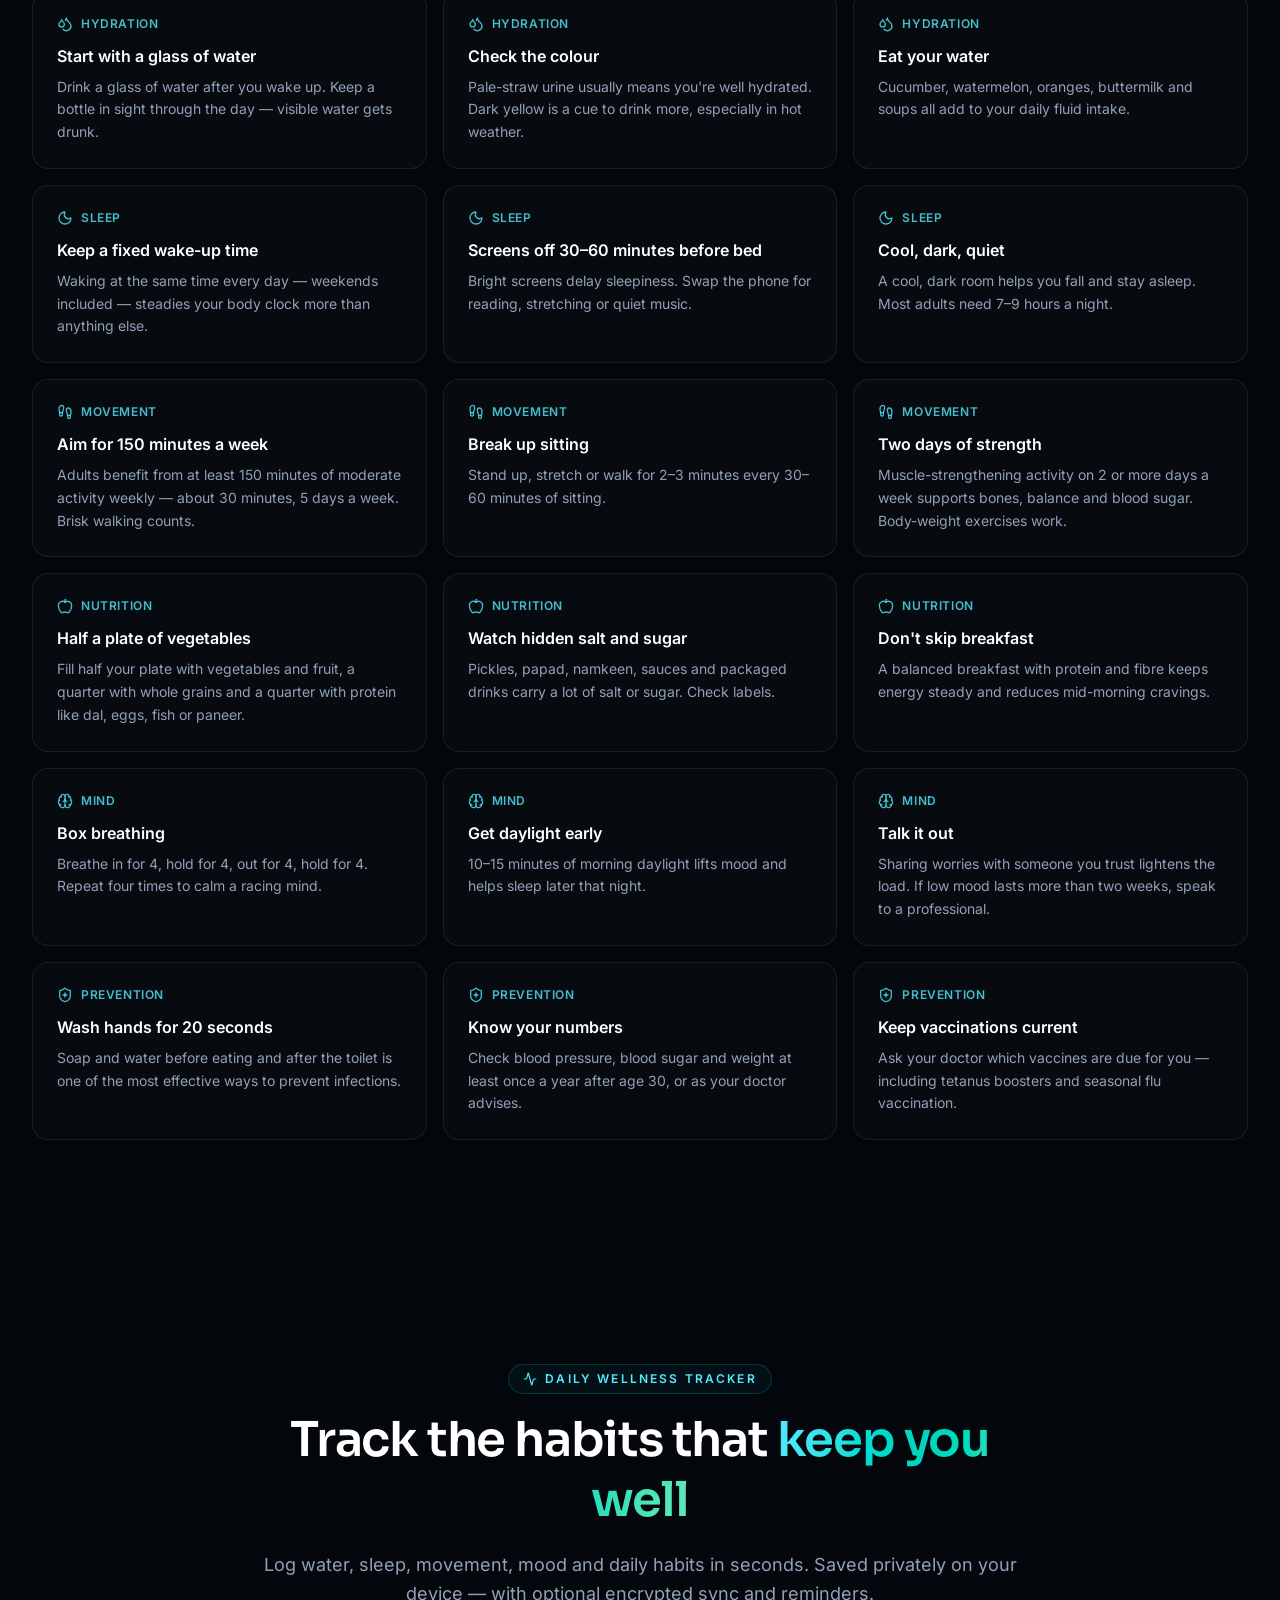
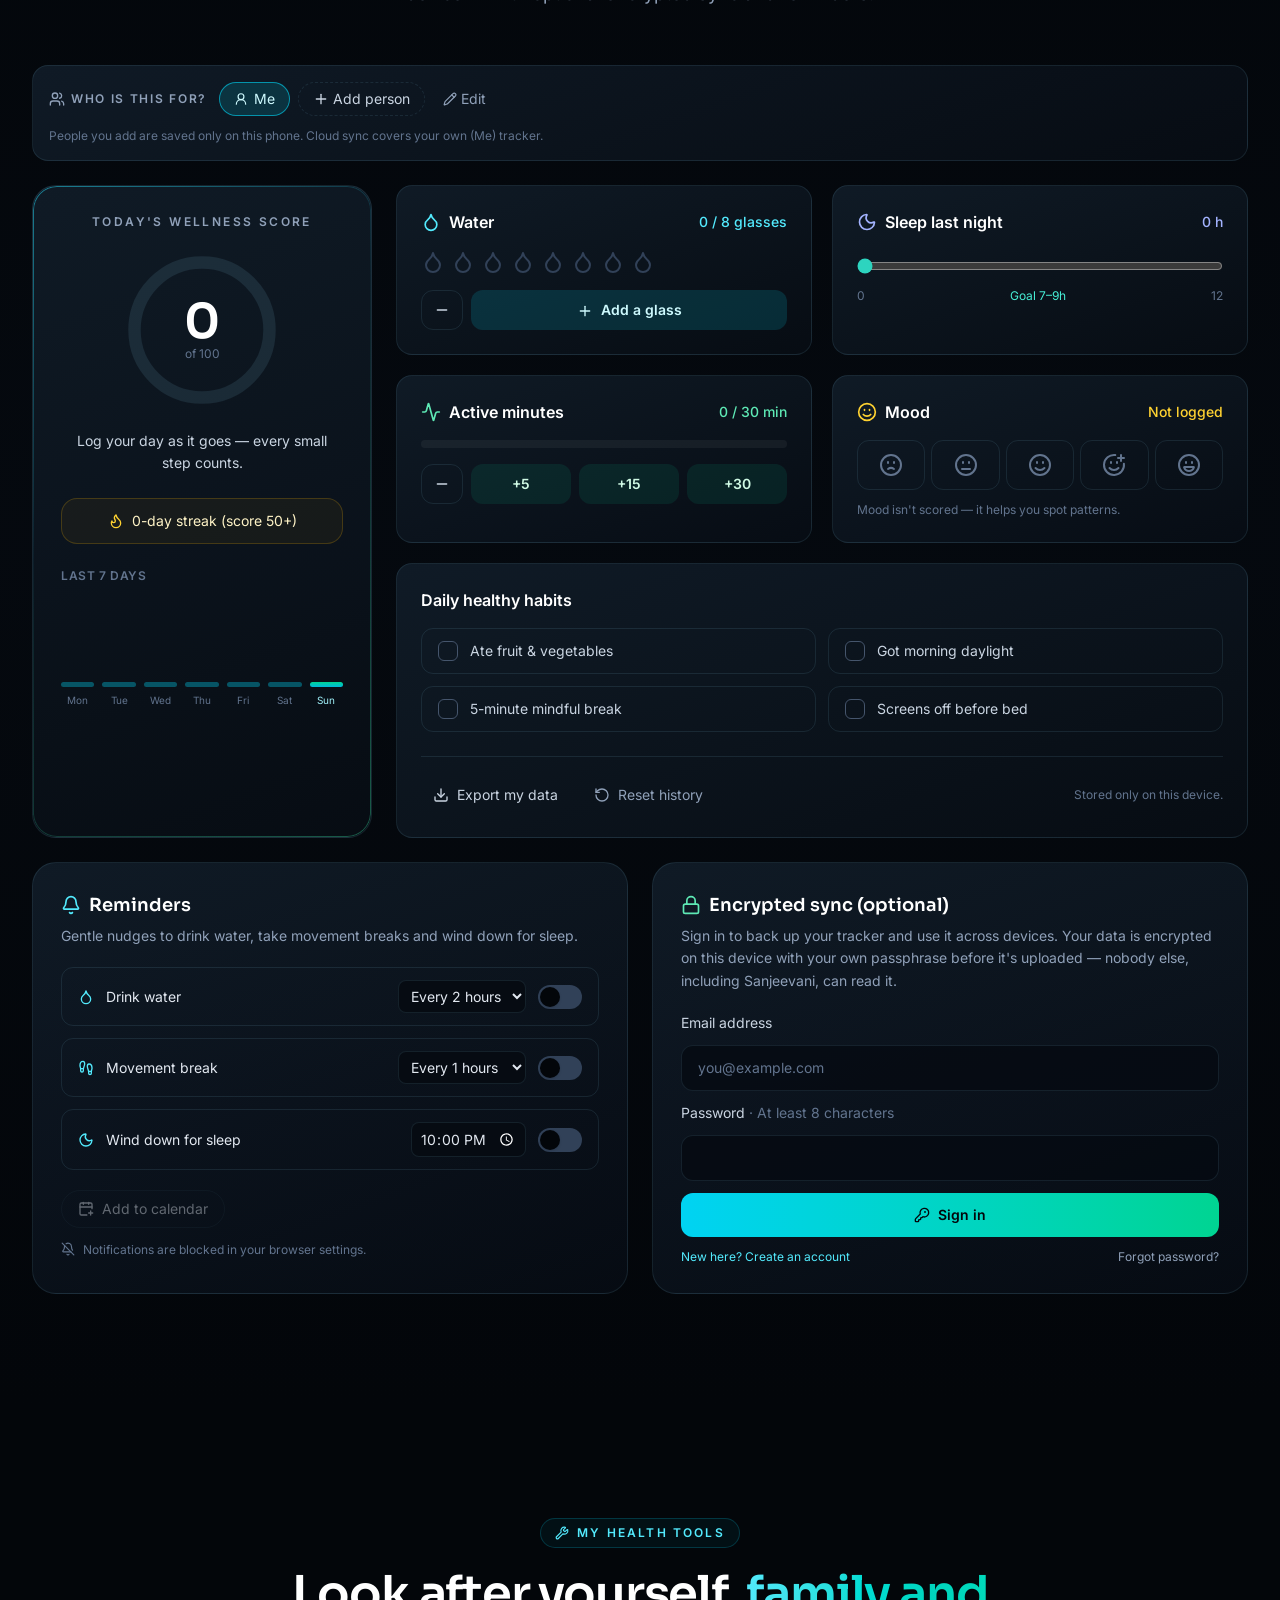
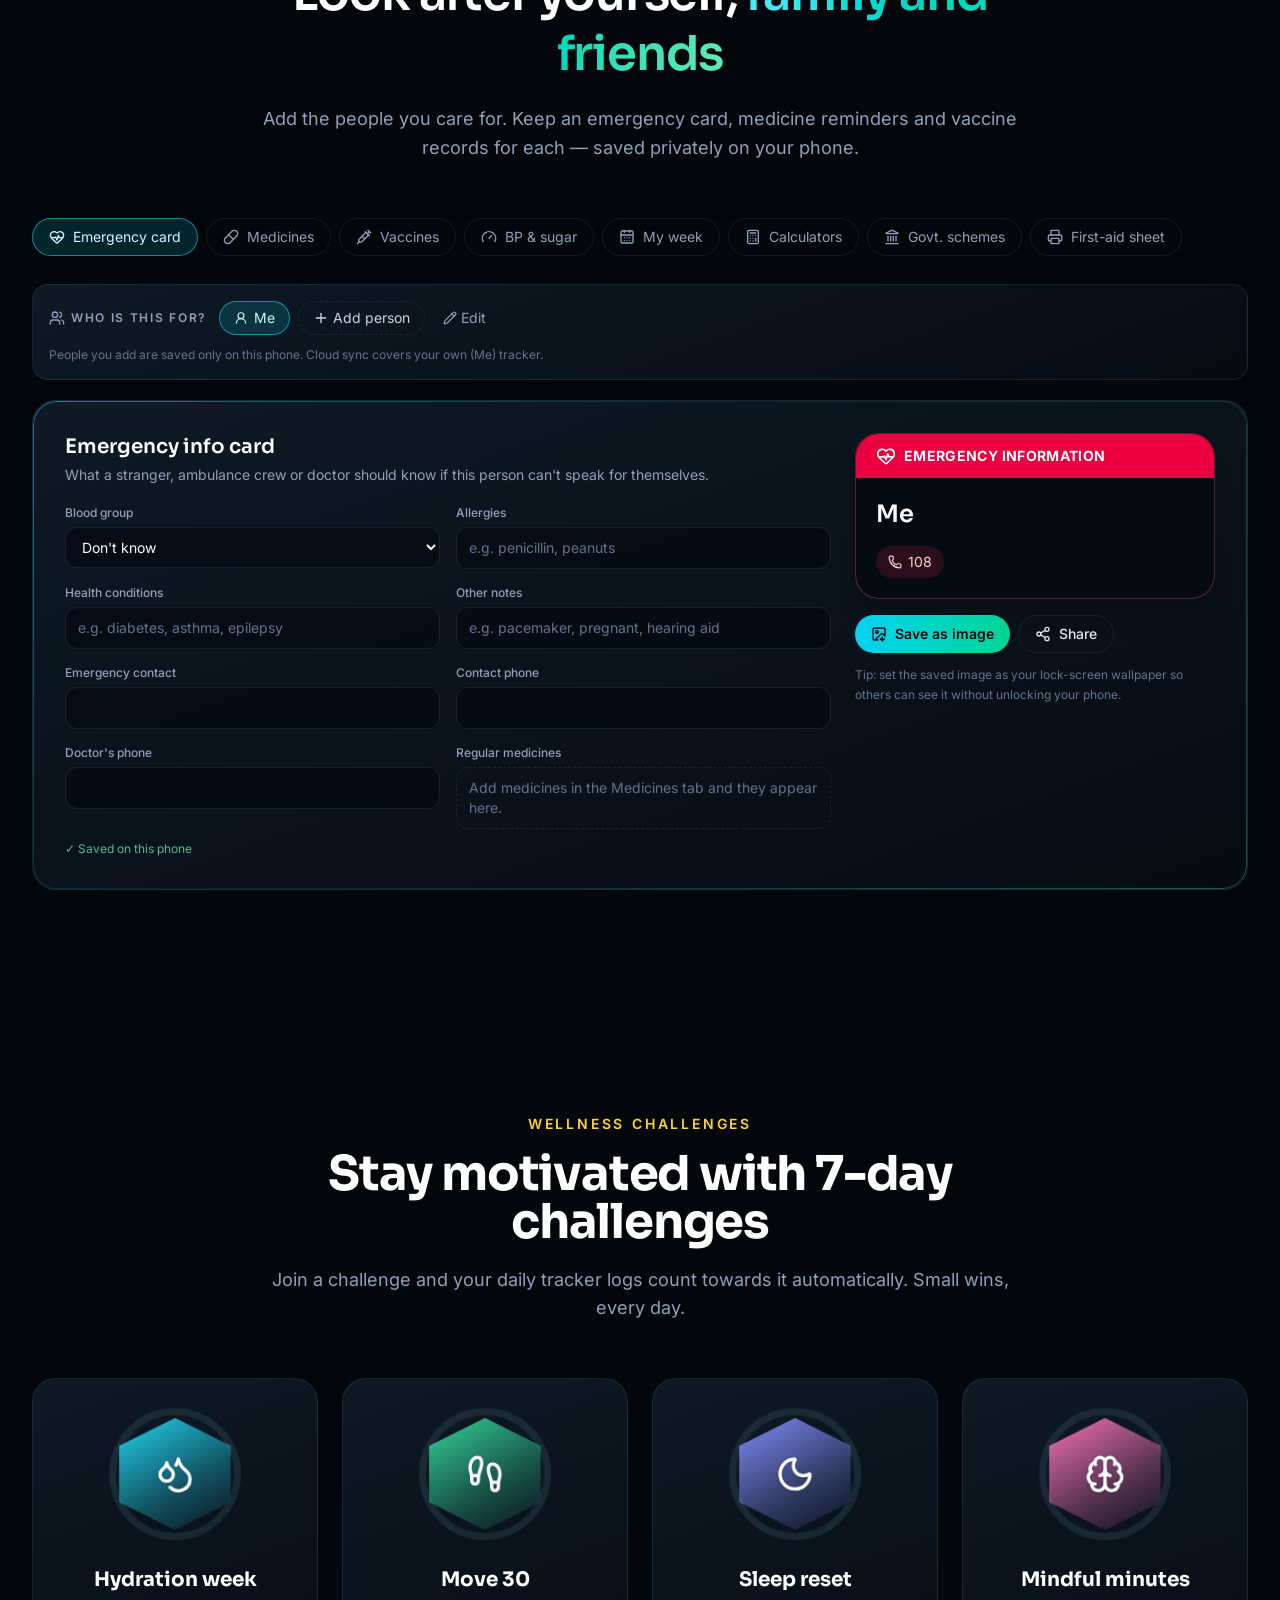
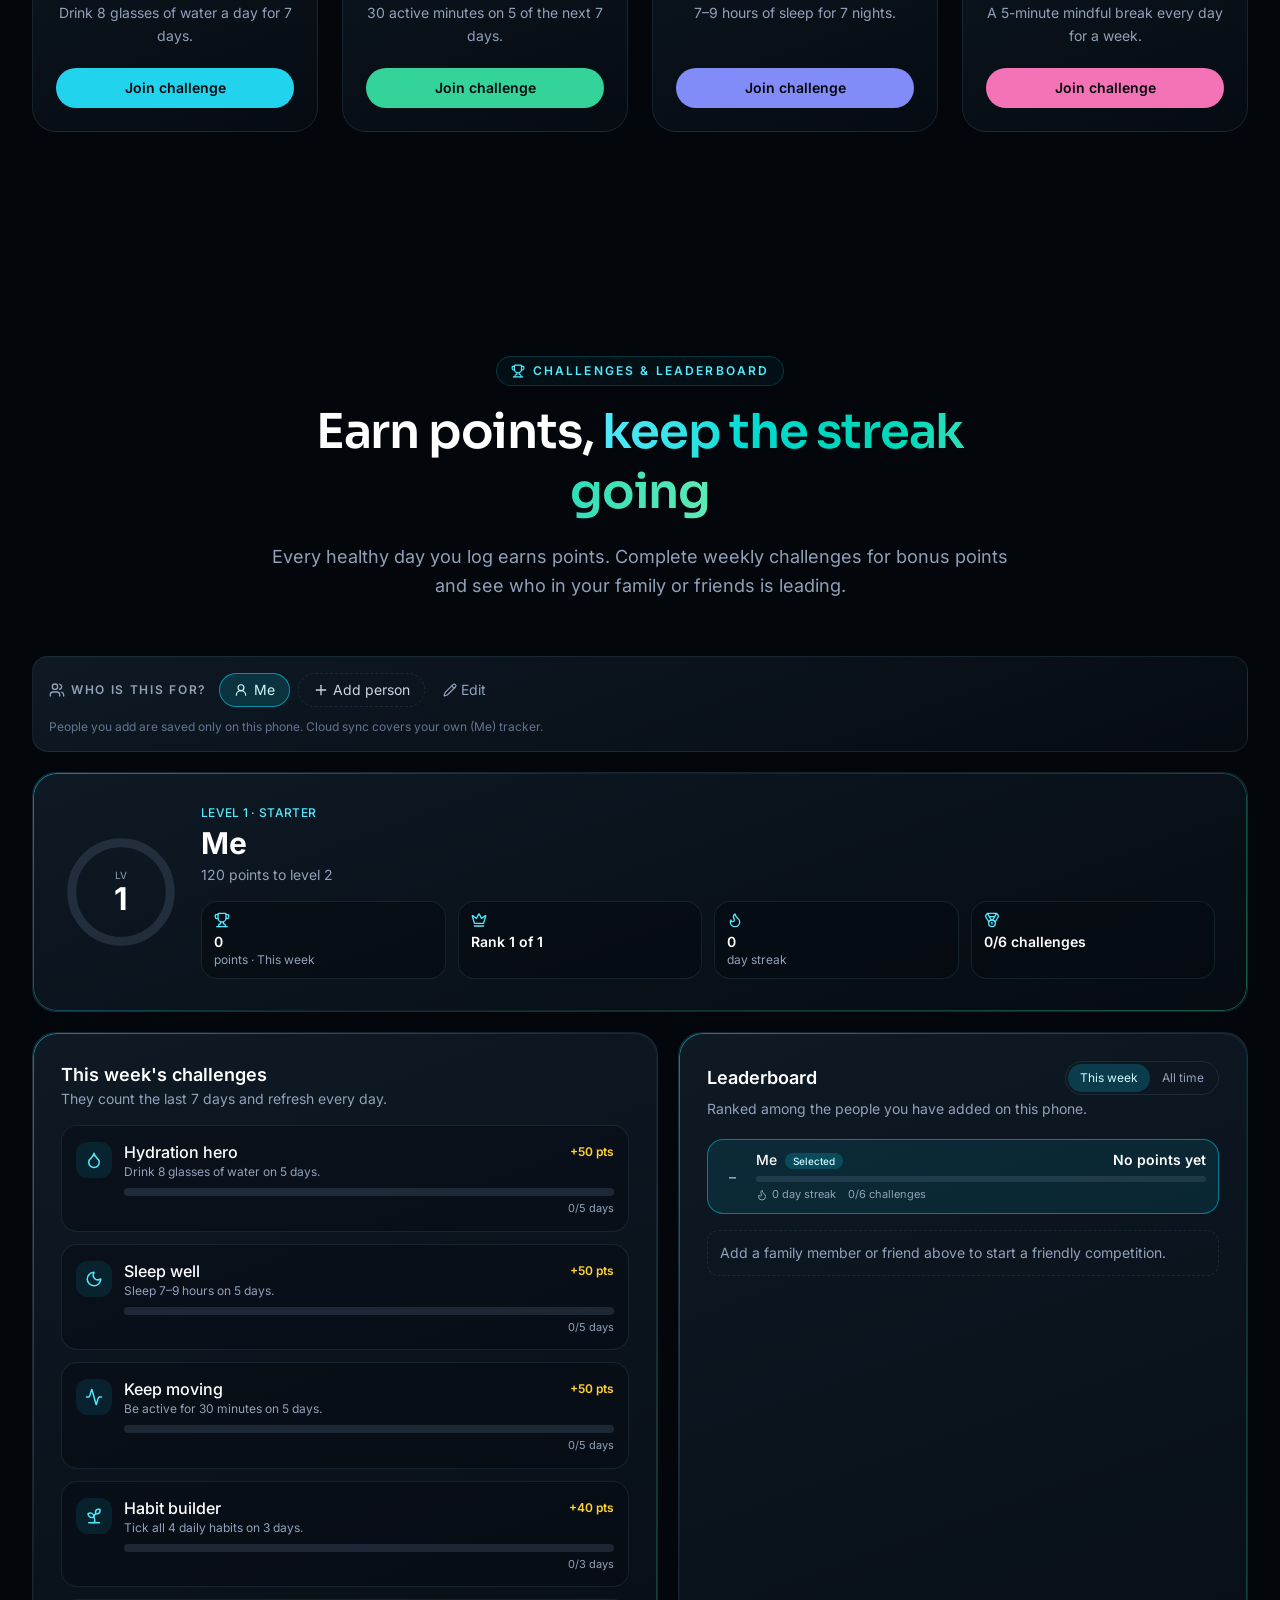
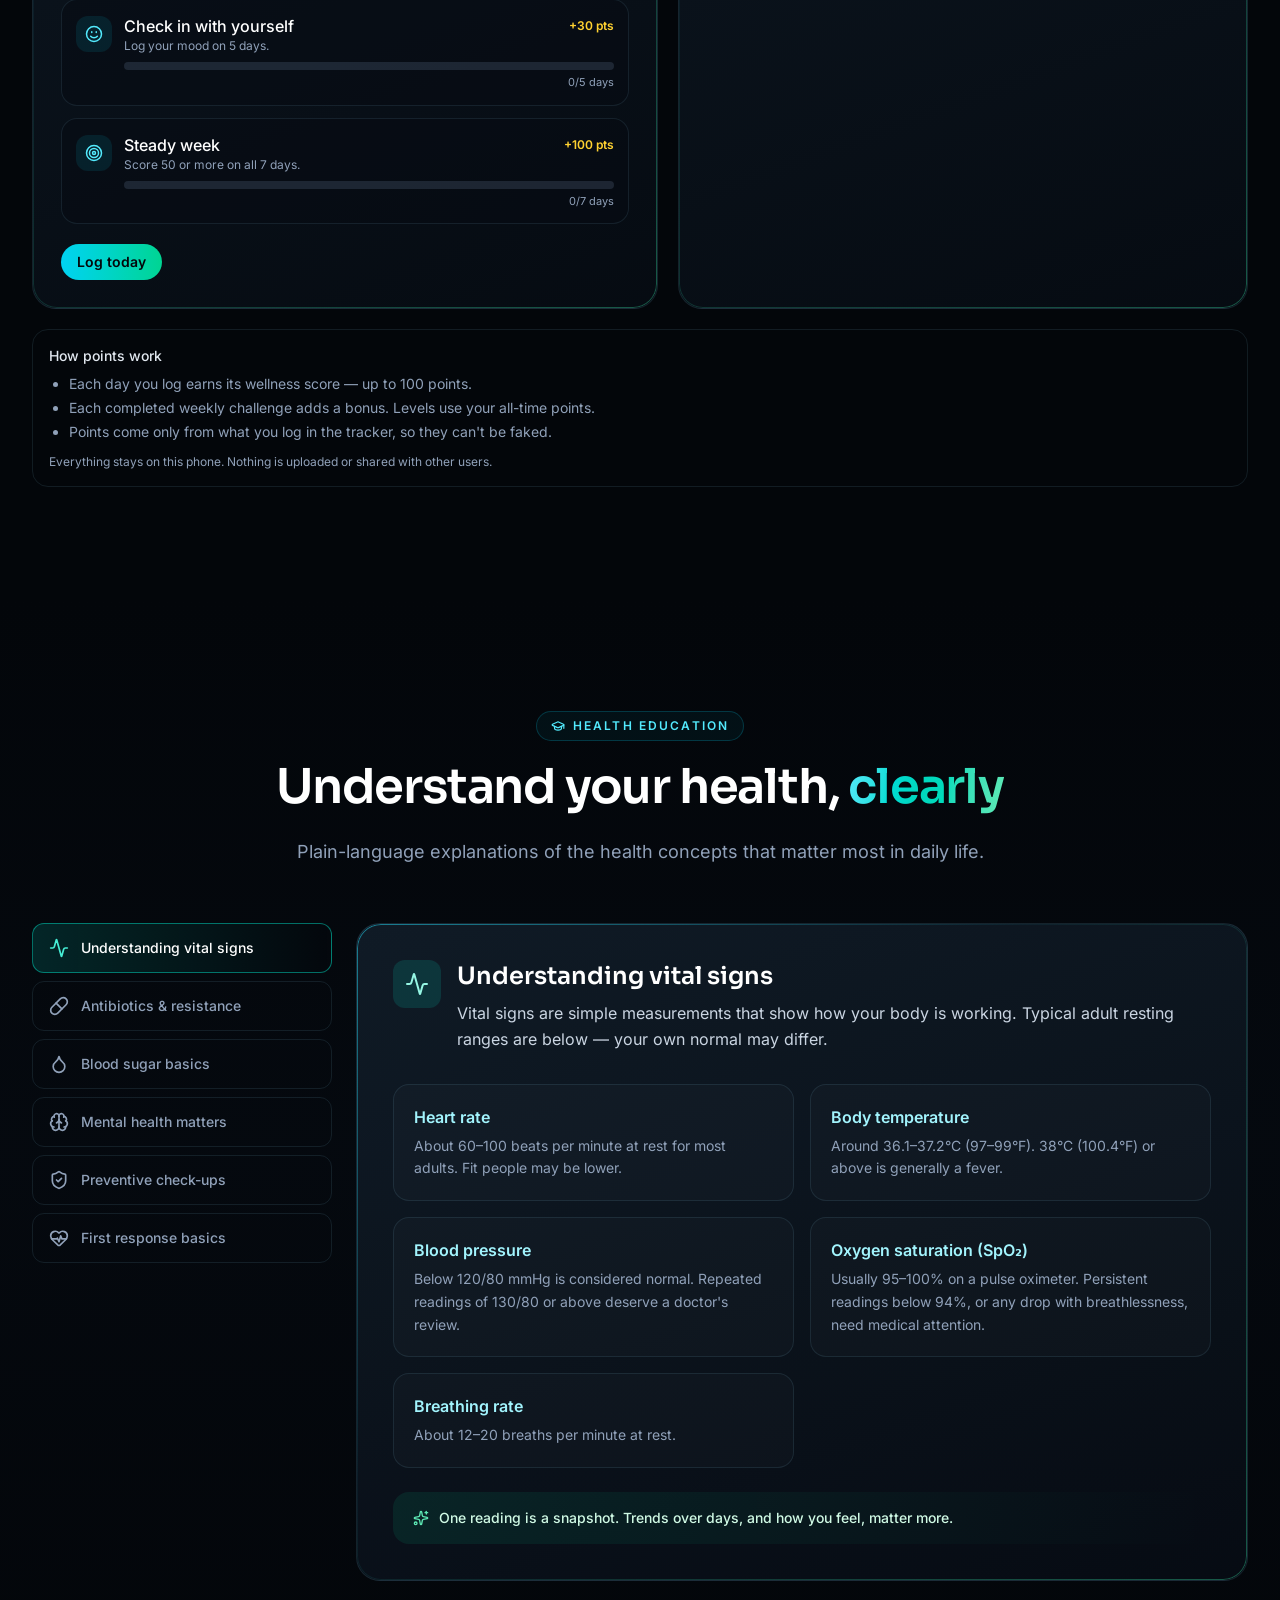
==== commit ca9d3c10: "Add alternate site names to structured data Co-Authored-By: Claude Sonnet 5.5 <noreply@anthropic.com" ====
--- a/index.html
+++ b/index.html
@@ -1,3 +1,3 @@
 <!DOCTYPE html><html lang="en"><head><meta charSet="utf-8"/><meta name="viewport" content="width=device-width, initial-scale=1"/><link rel="preload" as="script" fetchPriority="low" href="/_next/static/chunks/0wfurka9errm3.js"/><script src="/_next/static/chunks/2ww_0p9o7m09q.js" async=""></script><script src="/_next/static/chunks/39_j1bdzreq0m.js" async=""></script><script src="/_next/static/chunks/turbopack-2u1d16houkiyo.js" async=""></script><script src="/_next/static/chunks/1ua2kfq9s-me6.js" async=""></script><title>Sanjeevani AI Healthcare</title><meta name="description" content="Smarter Care. Healthier Lives. Choose your language."/><link rel="manifest" href="/manifest.webmanifest"/><meta name="robots" content="noindex, follow"/><link rel="canonical" href="https://saisubhash8919-byte.github.io/en/"/><link rel="alternate" hrefLang="en-IN" href="https://saisubhash8919-byte.github.io/en/"/><link rel="alternate" hrefLang="hi-IN" href="https://saisubhash8919-byte.github.io/hi/"/><link rel="alternate" hrefLang="bn-IN" href="https://saisubhash8919-byte.github.io/bn/"/><link rel="alternate" hrefLang="mr-IN" href="https://saisubhash8919-byte.github.io/mr/"/><link rel="alternate" hrefLang="ta-IN" href="https://saisubhash8919-byte.github.io/ta/"/><link rel="alternate" hrefLang="te-IN" href="https://saisubhash8919-byte.github.io/te/"/><meta name="next-size-adjust" content=""/><script src="/_next/static/chunks/0cz1d0mv5g_q7.js" noModule=""></script></head><body style="background:#03060a;color:#dbe7f0;font-family:system-ui, sans-serif"><div hidden=""><!--$--><!--/$--></div><main style="min-height:100vh;display:grid;place-items:center;text-align:center;padding:24px"><script>(function(){var L=["en","hi","bn","mr","ta","te"],c=null;try{c=localStorage.getItem("sanjeevani.locale")}catch(e){}
 if(L.indexOf(c)<0){c="en";var n=navigator.languages||[navigator.language];for(var i=0;i<n.length;i++){var b=(n[i]||"").toLowerCase().split("-")[0];if(L.indexOf(b)>=0){c=b;break}}}
-location.replace("/"+c+"/"+location.hash);})();</script><div><h1 style="font-size:28px;margin-bottom:8px">Sanjeevani AI Healthcare</h1><p style="opacity:0.7;margin-bottom:20px">Smarter Care. Healthier Lives.</p><nav aria-label="Languages" style="display:flex;gap:12px;flex-wrap:wrap;justify-content:center"><a href="/en/" lang="en" style="color:#67e8f9;padding:8px 14px;border:1px solid #164e63;border-radius:999px;text-decoration:none">English</a><a href="/hi/" lang="hi" style="color:#67e8f9;padding:8px 14px;border:1px solid #164e63;border-radius:999px;text-decoration:none">हिन्दी</a><a href="/bn/" lang="bn" style="color:#67e8f9;padding:8px 14px;border:1px solid #164e63;border-radius:999px;text-decoration:none">বাংলা</a><a href="/mr/" lang="mr" style="color:#67e8f9;padding:8px 14px;border:1px solid #164e63;border-radius:999px;text-decoration:none">मराठी</a><a href="/ta/" lang="ta" style="color:#67e8f9;padding:8px 14px;border:1px solid #164e63;border-radius:999px;text-decoration:none">தமிழ்</a><a href="/te/" lang="te" style="color:#67e8f9;padding:8px 14px;border:1px solid #164e63;border-radius:999px;text-decoration:none">తెలుగు</a></nav></div></main><!--$--><!--/$--><script id="_R_">(globalThis["TURBOPACK"] || (globalThis["TURBOPACK"] = [])).push({"otherChunks":["static/chunks/0wfurka9errm3.js","static/chunks/2ww_0p9o7m09q.js","static/chunks/39_j1bdzreq0m.js"],"runtimeModuleIds":[94553]});</script><script src="/_next/static/chunks/0wfurka9errm3.js" async=""></script><script>(self.__next_f=self.__next_f||[]).push([0])</script><script>self.__next_f.push([1,"1:\"$Sreact.fragment\"\n2:\"/_next/static/chunks/1ua2kfq9s-me6.js\"\n3:I[39756,[\"$2\"],\"default\"]\n4:I[37457,[\"$2\"],\"default\"]\n8:I[97367,[\"$2\"],\"OutletBoundary\"]\n9:\"$Sreact.suspense\"\nb:\"ViewportBoundary\"\nc:I[97367,[\"$2\"],\"$b\"]\ne:\"MetadataBoundary\"\nf:I[97367,[\"$2\"],\"$e\"]\n11:I[68027,[],\"default\",1]\n5:X\n7:[[\"children\",{\"s\":\"__PAGE__\",\"h\":512,\"d\":{\"r\":[\"$\",\"$1\",\"c\",{\"children\":[[\"$\",\"main\",null,{\"style\":{\"minHeight\":\"100vh\",\"display\":\"grid\",\"placeItems\":\"center\",\"textAlign\":\"center\",\"padding\":24},\"children\":[[\"$\",\"script\",null,{\"dangerouslySetInnerHTML\":{\"__html\":\"(function(){var L=[\\\"en\\\",\\\"hi\\\",\\\"bn\\\",\\\"mr\\\",\\\"ta\\\",\\\"te\\\"],c=null;try{c=localStorage.getItem(\\\"sanjeevani.locale\\\")}catch(e){}\\nif(L.indexOf(c)\u003c0){c=\\\"en\\\";var n=navigator.languages||[navigator.language];for(var i=0;i\u003cn.length;i++){var b=(n[i]||\\\"\\\").toLowerCase().split(\\\"-\\\")[0];if(L.indexOf(b)\u003e=0){c=b;break}}}\\nlocation.replace(\\\"/\\\"+c+\\\"/\\\"+location.hash);})();\"}}],[\"$\",\"div\",null,{\"children\":[[\"$\",\"h1\",null,{\"style\":{\"fontSize\":28,\"marginBottom\":8},\"children\":\"Sanjeevani AI Healthcare\"}],[\"$\",\"p\",null,{\"style\":{\"opacity\":0.7,\"marginBottom\":20},\"children\":\"Smarter Care. Healthier Lives.\"}],[\"$\",\"nav\",null,{\"aria-label\":\"Languages\",\"style\":{\"display\":\"flex\",\"gap\":12,\"flexWrap\":\"wrap\",\"justifyContent\":\"center\"},\"children\":[[\"$\",\"a\",\"en\",{\"href\":\"/en/\",\"lang\":\"en\",\"style\":{\"color\":\"#67e8f9\",\"padding\":\"8px 14px\",\"border\":\"1px solid #164e63\",\"borderRadius\":999,\"textDecoration\":\"none\"},\"children\":\"English\"}],[\"$\",\"a\",\"hi\",{\"href\":\"/hi/\",\"lang\":\"hi\",\"style\":{\"color\":\"#67e8f9\",\"padding\":\"8px 14px\",\"border\":\"1px solid #164e63\",\"borderRadius\":999,\"textDecoration\":\"none\"},\"children\":\"हिन्दी\"}],[\"$\",\"a\",\"bn\",{\"href\":\"/bn/\",\"lang\":\"bn\",\"style\":{\"color\":\"#67e8f9\",\"padding\":\"8px 14px\",\"border\":\"1px solid #164e63\",\"borderRadius\":999,\"textDecoration\":\"none\"},\"children\":\"বাংলা\"}],[\"$\",\"a\",\"mr\",{\"href\":\"/mr/\",\"lang\":\"mr\",\"style\":{\"color\":\"#67e8f9\",\"padding\":\"8px 14px\",\"border\":\"1px solid #164e63\",\"borderRadius\":999,\"textDecoration\":\"none\"},\"children\":\"मराठी\"}],[\"$\",\"a\",\"ta\",{\"href\":\"/ta/\",\"lang\":\"ta\",\"style\":{\"color\":\"#67e8f9\",\"padding\":\"8px 14px\",\"border\":\"1px solid #164e63\",\"borderRadius\":999,\"textDecoration\":\"none\"},\"children\":\"தமிழ்\"}],[\"$\",\"a\",\"te\",{\"href\":\"/te/\",\"lang\":\"te\",\"style\":{\"color\":\"#67e8f9\",\"padding\":\"8px 14px\",\"border\":\"1px solid #164e63\",\"borderRadius\":999,\"textDecoration\":\"none\"},\"children\":\"తెలుగు\"}]]}]]}]]}],null,[\"$\",\"$L8\",null,{\"children\":[\"$\",\"$9\",null,{\"name\":\"Next.MetadataOutlet\",\"children\":\"$@a\"}]}]]}],\"p\":false,\"v\":null}}]]\n6:[[\"children\",{\"s\":\"(root)\",\"h\":528,\"d\":{\"r\":[\"$\",\"$1\",\"c\",{\"children\":[null,[\"$\",\"html\",null,{\"lang\":\"en\",\"children\":[\"$\",\"body\",null,{\"style\":{\"background\":\"#03060a\",\"color\":\"#dbe7f0\",\"fontFamily\":\"system-ui, sans-serif\"},\"children\":[\"$\",\"$L3\",null,{\"parallelRouterKey\":\"children\",\"error\":\"$undefined\",\"errorStyles\":\"$undefined\",\"errorScripts\":\"$undefined\",\"template\":[\"$\",\"$L4\",null,{}],\"templateStyles\":\"$undefined\",\"templateScripts\":\"$undefined\",\"notFound\":[[[\"$\",\"title\",null,{\"children\":\"404: This page could not be found.\"}],[\"$\",\"div\",null,{\"style\":\"$0:t:t:d:r:props:children:1:props:notFound:0:1:props:style\",\"children\":[\"$\",\"div\",null,{\"children\":[[\"$\",\"style\",null,{\"dangerouslySetInnerHTML\":{\"__html\":\"body{color:#000;background:#fff;margin:0}.next-error-h1{border-right:1px solid rgba(0,0,0,.3)}@media (prefers-color-scheme:dark){body{color:#fff;background:#000}.next-error-h1{border-right:1px solid rgba(255,255,255,.3)}}\"}}],[\"$\",\"h1\",null,{\"className\":\"next-error-h1\",\"style\":\"$0:t:t:d:r:props:children:1:props:notFound:0:1:props:children:props:children:1:props:style\",\"children\":404}],[\"$\",\"div\",null,{\"style\":\"$0:t:t:d:r:props:children:1:props:notFound:0:1:props:children:props:children:2:props:style\",\"children\":[\"$\",\"h2\",null,{\"style\":\"$0:t:t:d:r:props:children:1:props:notFound:0:1:props:children:props:children:2:props:children:props:style\",\"children\":\"This page could not be found.\"}]}]]}]}]],[]],\"forbidden\":\"$undefined\",\"unauthorized\":\"$undefined\"}]}]}]]}],\"p\":false,\"v\":null},\"c\":\"$Q7\"}]]\n0:{\"P\":null,\"c\":[\"\",\"\"],\"q\":\"\",\"i\":false,\"t\":{\"t\":{\"s\":\"\",\"h\":528,\"d\":{\"r\":[\"$\",\"$1\",\"c\",{\"children\":[null,[\"$\",\"$L3\",null,{\"parallelRouterKey\":\"children\",\"error\":\"$undefined\",\"errorStyles\":\"$undefined\",\"errorScripts\":\"$undefined\",\"template\":[\"$\",\"$L4\",null,{}],\"templateStyles\":\"$undefined\",\"templateScripts\":\"$undefined\",\"notFound\":[[[\"$\",\"title\",null,{\"children\":\"404: This page could not be found.\"}],[\"$\",\"div\",null,{\"style\":{\"fontFamily\":\"system-ui,\\\"Segoe UI\\\",Roboto,Helvetica,Arial,sans-serif,\\\"Apple Color Emoji\\\",\\\"Segoe UI Emoji\\\"\",\"height\":\"100vh\",\"textAlign\":\"center\",\"display\":\"flex\",\"flexDirection\":\"column\",\"alignItems\":\"center\",\"justifyContent\":\"center\"},\"children\":[\"$\",\"div\",null,{\"children\":[[\"$\",\"style\",null,{\"dangerouslySetInnerHTML\":{\"__html\":\"body{color:#000;background:#fff;margin:0}.next-error-h1{border-right:1px solid rgba(0,0,0,.3)}@media (prefers-color-scheme:dark){body{color:#fff;background:#000}.next-error-h1{border-right:1px solid rgba(255,255,255,.3)}}\"}}],[\"$\",\"h1\",null,{\"className\":\"next-error-h1\",\"style\":{\"display\":\"inline-block\",\"margin\":\"0 20px 0 0\",\"padding\":\"0 23px 0 0\",\"fontSize\":24,\"fontWeight\":500,\"verticalAlign\":\"top\",\"lineHeight\":\"49px\"},\"children\":404}],[\"$\",\"div\",null,{\"style\":{\"display\":\"inline-block\"},\"children\":[\"$\",\"h2\",null,{\"style\":{\"fontSize\":14,\"fontWeight\":400,\"lineHeight\":\"49px\",\"margin\":0},\"children\":\"This page could not be found.\"}]}]]}]}]],[]],\"forbidden\":\"$undefined\",\"unauthorized\":\"$undefined\"}]]}],\"p\":false,\"v\":\"$5\"},\"c\":\"$Q6\"},\"h\":{\"r\":[\"$\",\"$1\",\"h\",{\"children\":[null,[\"$\",\"$Lc\",null,{\"children\":\"$Ld\"}],[\"$\",\"$Lf\",null,{\"children\":[[\"$\",\"div\",null,{\"hidden\":true,\"children\":[\"$\",\"$9\",null,{\"name\":\"Next.Metadata\",\"children\":\"$L10\"}]}],null]}],[\"$\",\"meta\",null,{\"name\":\"next-size-adjust\",\"content\":\"\"}]]}],\"p\":false,\"v\":null}},\"m\":\"$undefined\",\"G\":[\"$11\",[]],\"S\":true,\"r\":\"$undefined\",\"s\":\"$undefined\",\"a\":\"$undefined\",\"l\":\"$undefined\",\"p\":\"$undefined\",\"d\":\"$undefined\",\"b\":\"CO4x83N7zXhIfZW5AHeTh\"}\n5:C\nd:[[\"$\",\"meta\",\"0\",{\"charSet\":\"utf-8\"}],[\"$\",\"meta\",\"1\",{\"name\":\"viewport\",\"content\":\"width=device-width, initial-scale=1\"}]]\na:null\n10:[[\"$\",\"title\",\"0\",{\"children\":\"Sanjeevani AI Healthcare\"}],[\"$\",\"meta\",\"1\",{\"name\":\"description\",\"content\":\"Smarter Care. Healthier Lives. Choose your language.\"}],[\"$\",\"link\",\"2\",{\"rel\":\"manifest\",\"href\":\"/manifest.webmanifest\",\"crossOrigin\":\"$undefined\"}],[\"$\",\"meta\",\"3\",{\"name\":\"robots\",\"content\":\"noindex, follow\"}],[\"$\",\"link\",\"4\",{\"rel\":\"canonical\",\"href\":\"https://saisubhash8919-byte.github.io/en/\"}],[\"$\",\"link\",\"5\",{\"rel\":\"alternate\",\"hrefLang\":\"en-IN\",\"href\":\"https://saisubhash8919-byte.github.io/en/\"}],[\"$\",\"link\",\"6\",{\"rel\":\"alternate\",\"hrefLang\":\"hi-IN\",\"href\":\"https://saisubhash8919-byte.github.io/hi/\"}],[\"$\",\"link\",\"7\",{\"rel\":\"alternate\",\"hrefLang\":\"bn-IN\",\"href\":\"https://saisubhash8919-byte.github.io/bn/\"}],[\"$\",\"link\",\"8\",{\"rel\":\"alternate\",\"hrefLang\":\"mr-IN\",\"href\":\"https://saisubhash8919-byte.github.io/mr/\"}],[\"$\",\"link\",\"9\",{\"rel\":\"alternate\",\"hrefLang\":\"ta-IN\",\"href\":\"https://saisubhash8919-byte.github.io/ta/\"}],[\"$\",\"link\",\"10\",{\"rel\":\"alternate\",\"hrefLang\":\"te-IN\",\"href\":\"https://saisubhash8919-byte.github.io/te/\"}]]\n"])</script></body></html>+location.replace("/"+c+"/"+location.hash);})();</script><div><h1 style="font-size:28px;margin-bottom:8px">Sanjeevani AI Healthcare</h1><p style="opacity:0.7;margin-bottom:20px">Smarter Care. Healthier Lives.</p><nav aria-label="Languages" style="display:flex;gap:12px;flex-wrap:wrap;justify-content:center"><a href="/en/" lang="en" style="color:#67e8f9;padding:8px 14px;border:1px solid #164e63;border-radius:999px;text-decoration:none">English</a><a href="/hi/" lang="hi" style="color:#67e8f9;padding:8px 14px;border:1px solid #164e63;border-radius:999px;text-decoration:none">हिन्दी</a><a href="/bn/" lang="bn" style="color:#67e8f9;padding:8px 14px;border:1px solid #164e63;border-radius:999px;text-decoration:none">বাংলা</a><a href="/mr/" lang="mr" style="color:#67e8f9;padding:8px 14px;border:1px solid #164e63;border-radius:999px;text-decoration:none">मराठी</a><a href="/ta/" lang="ta" style="color:#67e8f9;padding:8px 14px;border:1px solid #164e63;border-radius:999px;text-decoration:none">தமிழ்</a><a href="/te/" lang="te" style="color:#67e8f9;padding:8px 14px;border:1px solid #164e63;border-radius:999px;text-decoration:none">తెలుగు</a></nav></div></main><!--$--><!--/$--><script id="_R_">(globalThis["TURBOPACK"] || (globalThis["TURBOPACK"] = [])).push({"otherChunks":["static/chunks/0wfurka9errm3.js","static/chunks/2ww_0p9o7m09q.js","static/chunks/39_j1bdzreq0m.js"],"runtimeModuleIds":[94553]});</script><script src="/_next/static/chunks/0wfurka9errm3.js" async=""></script><script>(self.__next_f=self.__next_f||[]).push([0])</script><script>self.__next_f.push([1,"1:\"$Sreact.fragment\"\n2:\"/_next/static/chunks/1ua2kfq9s-me6.js\"\n3:I[39756,[\"$2\"],\"default\"]\n4:I[37457,[\"$2\"],\"default\"]\n8:I[97367,[\"$2\"],\"OutletBoundary\"]\n9:\"$Sreact.suspense\"\nb:\"ViewportBoundary\"\nc:I[97367,[\"$2\"],\"$b\"]\ne:\"MetadataBoundary\"\nf:I[97367,[\"$2\"],\"$e\"]\n11:I[68027,[],\"default\",1]\n5:X\n7:[[\"children\",{\"s\":\"__PAGE__\",\"h\":512,\"d\":{\"r\":[\"$\",\"$1\",\"c\",{\"children\":[[\"$\",\"main\",null,{\"style\":{\"minHeight\":\"100vh\",\"display\":\"grid\",\"placeItems\":\"center\",\"textAlign\":\"center\",\"padding\":24},\"children\":[[\"$\",\"script\",null,{\"dangerouslySetInnerHTML\":{\"__html\":\"(function(){var L=[\\\"en\\\",\\\"hi\\\",\\\"bn\\\",\\\"mr\\\",\\\"ta\\\",\\\"te\\\"],c=null;try{c=localStorage.getItem(\\\"sanjeevani.locale\\\")}catch(e){}\\nif(L.indexOf(c)\u003c0){c=\\\"en\\\";var n=navigator.languages||[navigator.language];for(var i=0;i\u003cn.length;i++){var b=(n[i]||\\\"\\\").toLowerCase().split(\\\"-\\\")[0];if(L.indexOf(b)\u003e=0){c=b;break}}}\\nlocation.replace(\\\"/\\\"+c+\\\"/\\\"+location.hash);})();\"}}],[\"$\",\"div\",null,{\"children\":[[\"$\",\"h1\",null,{\"style\":{\"fontSize\":28,\"marginBottom\":8},\"children\":\"Sanjeevani AI Healthcare\"}],[\"$\",\"p\",null,{\"style\":{\"opacity\":0.7,\"marginBottom\":20},\"children\":\"Smarter Care. Healthier Lives.\"}],[\"$\",\"nav\",null,{\"aria-label\":\"Languages\",\"style\":{\"display\":\"flex\",\"gap\":12,\"flexWrap\":\"wrap\",\"justifyContent\":\"center\"},\"children\":[[\"$\",\"a\",\"en\",{\"href\":\"/en/\",\"lang\":\"en\",\"style\":{\"color\":\"#67e8f9\",\"padding\":\"8px 14px\",\"border\":\"1px solid #164e63\",\"borderRadius\":999,\"textDecoration\":\"none\"},\"children\":\"English\"}],[\"$\",\"a\",\"hi\",{\"href\":\"/hi/\",\"lang\":\"hi\",\"style\":{\"color\":\"#67e8f9\",\"padding\":\"8px 14px\",\"border\":\"1px solid #164e63\",\"borderRadius\":999,\"textDecoration\":\"none\"},\"children\":\"हिन्दी\"}],[\"$\",\"a\",\"bn\",{\"href\":\"/bn/\",\"lang\":\"bn\",\"style\":{\"color\":\"#67e8f9\",\"padding\":\"8px 14px\",\"border\":\"1px solid #164e63\",\"borderRadius\":999,\"textDecoration\":\"none\"},\"children\":\"বাংলা\"}],[\"$\",\"a\",\"mr\",{\"href\":\"/mr/\",\"lang\":\"mr\",\"style\":{\"color\":\"#67e8f9\",\"padding\":\"8px 14px\",\"border\":\"1px solid #164e63\",\"borderRadius\":999,\"textDecoration\":\"none\"},\"children\":\"मराठी\"}],[\"$\",\"a\",\"ta\",{\"href\":\"/ta/\",\"lang\":\"ta\",\"style\":{\"color\":\"#67e8f9\",\"padding\":\"8px 14px\",\"border\":\"1px solid #164e63\",\"borderRadius\":999,\"textDecoration\":\"none\"},\"children\":\"தமிழ்\"}],[\"$\",\"a\",\"te\",{\"href\":\"/te/\",\"lang\":\"te\",\"style\":{\"color\":\"#67e8f9\",\"padding\":\"8px 14px\",\"border\":\"1px solid #164e63\",\"borderRadius\":999,\"textDecoration\":\"none\"},\"children\":\"తెలుగు\"}]]}]]}]]}],null,[\"$\",\"$L8\",null,{\"children\":[\"$\",\"$9\",null,{\"name\":\"Next.MetadataOutlet\",\"children\":\"$@a\"}]}]]}],\"p\":false,\"v\":null}}]]\n6:[[\"children\",{\"s\":\"(root)\",\"h\":528,\"d\":{\"r\":[\"$\",\"$1\",\"c\",{\"children\":[null,[\"$\",\"html\",null,{\"lang\":\"en\",\"children\":[\"$\",\"body\",null,{\"style\":{\"background\":\"#03060a\",\"color\":\"#dbe7f0\",\"fontFamily\":\"system-ui, sans-serif\"},\"children\":[\"$\",\"$L3\",null,{\"parallelRouterKey\":\"children\",\"error\":\"$undefined\",\"errorStyles\":\"$undefined\",\"errorScripts\":\"$undefined\",\"template\":[\"$\",\"$L4\",null,{}],\"templateStyles\":\"$undefined\",\"templateScripts\":\"$undefined\",\"notFound\":[[[\"$\",\"title\",null,{\"children\":\"404: This page could not be found.\"}],[\"$\",\"div\",null,{\"style\":\"$0:t:t:d:r:props:children:1:props:notFound:0:1:props:style\",\"children\":[\"$\",\"div\",null,{\"children\":[[\"$\",\"style\",null,{\"dangerouslySetInnerHTML\":{\"__html\":\"body{color:#000;background:#fff;margin:0}.next-error-h1{border-right:1px solid rgba(0,0,0,.3)}@media (prefers-color-scheme:dark){body{color:#fff;background:#000}.next-error-h1{border-right:1px solid rgba(255,255,255,.3)}}\"}}],[\"$\",\"h1\",null,{\"className\":\"next-error-h1\",\"style\":\"$0:t:t:d:r:props:children:1:props:notFound:0:1:props:children:props:children:1:props:style\",\"children\":404}],[\"$\",\"div\",null,{\"style\":\"$0:t:t:d:r:props:children:1:props:notFound:0:1:props:children:props:children:2:props:style\",\"children\":[\"$\",\"h2\",null,{\"style\":\"$0:t:t:d:r:props:children:1:props:notFound:0:1:props:children:props:children:2:props:children:props:style\",\"children\":\"This page could not be found.\"}]}]]}]}]],[]],\"forbidden\":\"$undefined\",\"unauthorized\":\"$undefined\"}]}]}]]}],\"p\":false,\"v\":null},\"c\":\"$Q7\"}]]\n0:{\"P\":null,\"c\":[\"\",\"\"],\"q\":\"\",\"i\":false,\"t\":{\"t\":{\"s\":\"\",\"h\":528,\"d\":{\"r\":[\"$\",\"$1\",\"c\",{\"children\":[null,[\"$\",\"$L3\",null,{\"parallelRouterKey\":\"children\",\"error\":\"$undefined\",\"errorStyles\":\"$undefined\",\"errorScripts\":\"$undefined\",\"template\":[\"$\",\"$L4\",null,{}],\"templateStyles\":\"$undefined\",\"templateScripts\":\"$undefined\",\"notFound\":[[[\"$\",\"title\",null,{\"children\":\"404: This page could not be found.\"}],[\"$\",\"div\",null,{\"style\":{\"fontFamily\":\"system-ui,\\\"Segoe UI\\\",Roboto,Helvetica,Arial,sans-serif,\\\"Apple Color Emoji\\\",\\\"Segoe UI Emoji\\\"\",\"height\":\"100vh\",\"textAlign\":\"center\",\"display\":\"flex\",\"flexDirection\":\"column\",\"alignItems\":\"center\",\"justifyContent\":\"center\"},\"children\":[\"$\",\"div\",null,{\"children\":[[\"$\",\"style\",null,{\"dangerouslySetInnerHTML\":{\"__html\":\"body{color:#000;background:#fff;margin:0}.next-error-h1{border-right:1px solid rgba(0,0,0,.3)}@media (prefers-color-scheme:dark){body{color:#fff;background:#000}.next-error-h1{border-right:1px solid rgba(255,255,255,.3)}}\"}}],[\"$\",\"h1\",null,{\"className\":\"next-error-h1\",\"style\":{\"display\":\"inline-block\",\"margin\":\"0 20px 0 0\",\"padding\":\"0 23px 0 0\",\"fontSize\":24,\"fontWeight\":500,\"verticalAlign\":\"top\",\"lineHeight\":\"49px\"},\"children\":404}],[\"$\",\"div\",null,{\"style\":{\"display\":\"inline-block\"},\"children\":[\"$\",\"h2\",null,{\"style\":{\"fontSize\":14,\"fontWeight\":400,\"lineHeight\":\"49px\",\"margin\":0},\"children\":\"This page could not be found.\"}]}]]}]}]],[]],\"forbidden\":\"$undefined\",\"unauthorized\":\"$undefined\"}]]}],\"p\":false,\"v\":\"$5\"},\"c\":\"$Q6\"},\"h\":{\"r\":[\"$\",\"$1\",\"h\",{\"children\":[null,[\"$\",\"$Lc\",null,{\"children\":\"$Ld\"}],[\"$\",\"$Lf\",null,{\"children\":[[\"$\",\"div\",null,{\"hidden\":true,\"children\":[\"$\",\"$9\",null,{\"name\":\"Next.Metadata\",\"children\":\"$L10\"}]}],null]}],[\"$\",\"meta\",null,{\"name\":\"next-size-adjust\",\"content\":\"\"}]]}],\"p\":false,\"v\":null}},\"m\":\"$undefined\",\"G\":[\"$11\",[]],\"S\":true,\"r\":\"$undefined\",\"s\":\"$undefined\",\"a\":\"$undefined\",\"l\":\"$undefined\",\"p\":\"$undefined\",\"d\":\"$undefined\",\"b\":\"4wKvRdIHp-1CguIqdDYBS\"}\n5:C\nd:[[\"$\",\"meta\",\"0\",{\"charSet\":\"utf-8\"}],[\"$\",\"meta\",\"1\",{\"name\":\"viewport\",\"content\":\"width=device-width, initial-scale=1\"}]]\na:null\n10:[[\"$\",\"title\",\"0\",{\"children\":\"Sanjeevani AI Healthcare\"}],[\"$\",\"meta\",\"1\",{\"name\":\"description\",\"content\":\"Smarter Care. Healthier Lives. Choose your language.\"}],[\"$\",\"link\",\"2\",{\"rel\":\"manifest\",\"href\":\"/manifest.webmanifest\",\"crossOrigin\":\"$undefined\"}],[\"$\",\"meta\",\"3\",{\"name\":\"robots\",\"content\":\"noindex, follow\"}],[\"$\",\"link\",\"4\",{\"rel\":\"canonical\",\"href\":\"https://saisubhash8919-byte.github.io/en/\"}],[\"$\",\"link\",\"5\",{\"rel\":\"alternate\",\"hrefLang\":\"en-IN\",\"href\":\"https://saisubhash8919-byte.github.io/en/\"}],[\"$\",\"link\",\"6\",{\"rel\":\"alternate\",\"hrefLang\":\"hi-IN\",\"href\":\"https://saisubhash8919-byte.github.io/hi/\"}],[\"$\",\"link\",\"7\",{\"rel\":\"alternate\",\"hrefLang\":\"bn-IN\",\"href\":\"https://saisubhash8919-byte.github.io/bn/\"}],[\"$\",\"link\",\"8\",{\"rel\":\"alternate\",\"hrefLang\":\"mr-IN\",\"href\":\"https://saisubhash8919-byte.github.io/mr/\"}],[\"$\",\"link\",\"9\",{\"rel\":\"alternate\",\"hrefLang\":\"ta-IN\",\"href\":\"https://saisubhash8919-byte.github.io/ta/\"}],[\"$\",\"link\",\"10\",{\"rel\":\"alternate\",\"hrefLang\":\"te-IN\",\"href\":\"https://saisubhash8919-byte.github.io/te/\"}]]\n"])</script></body></html>
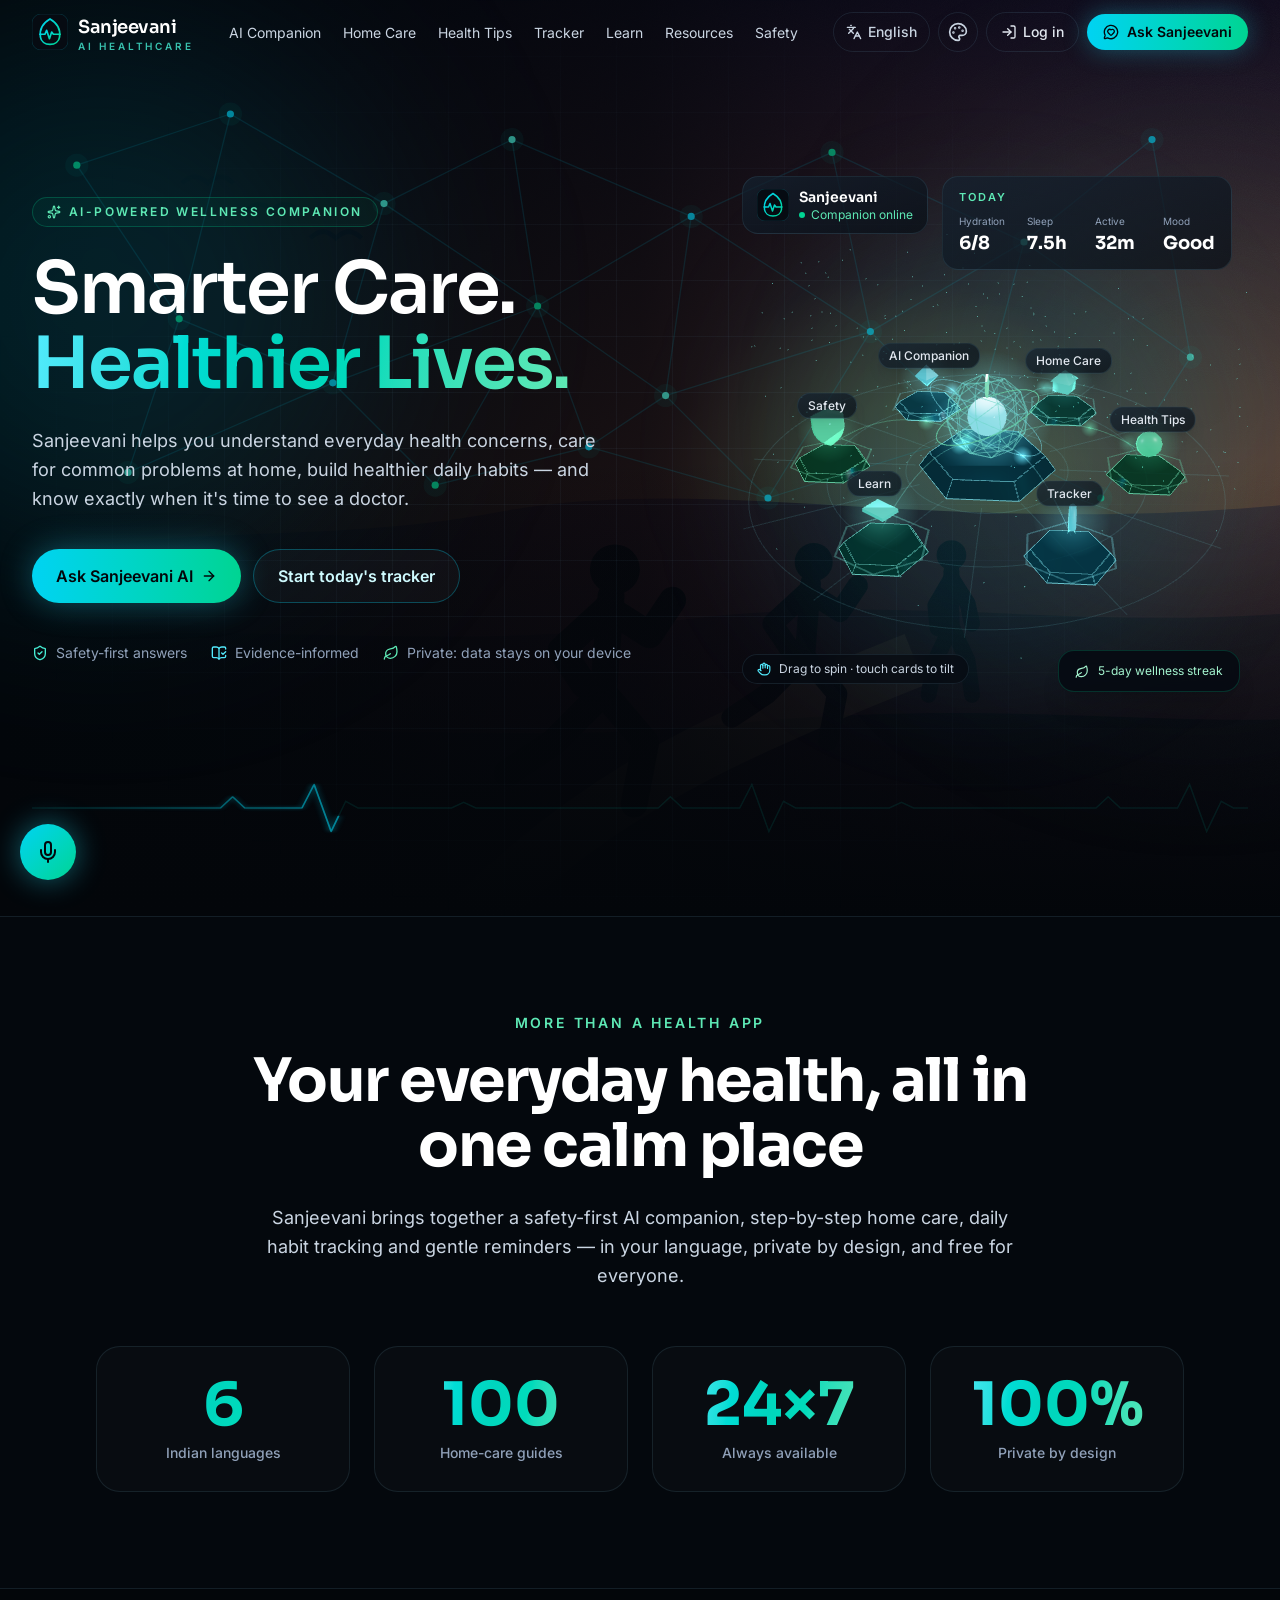
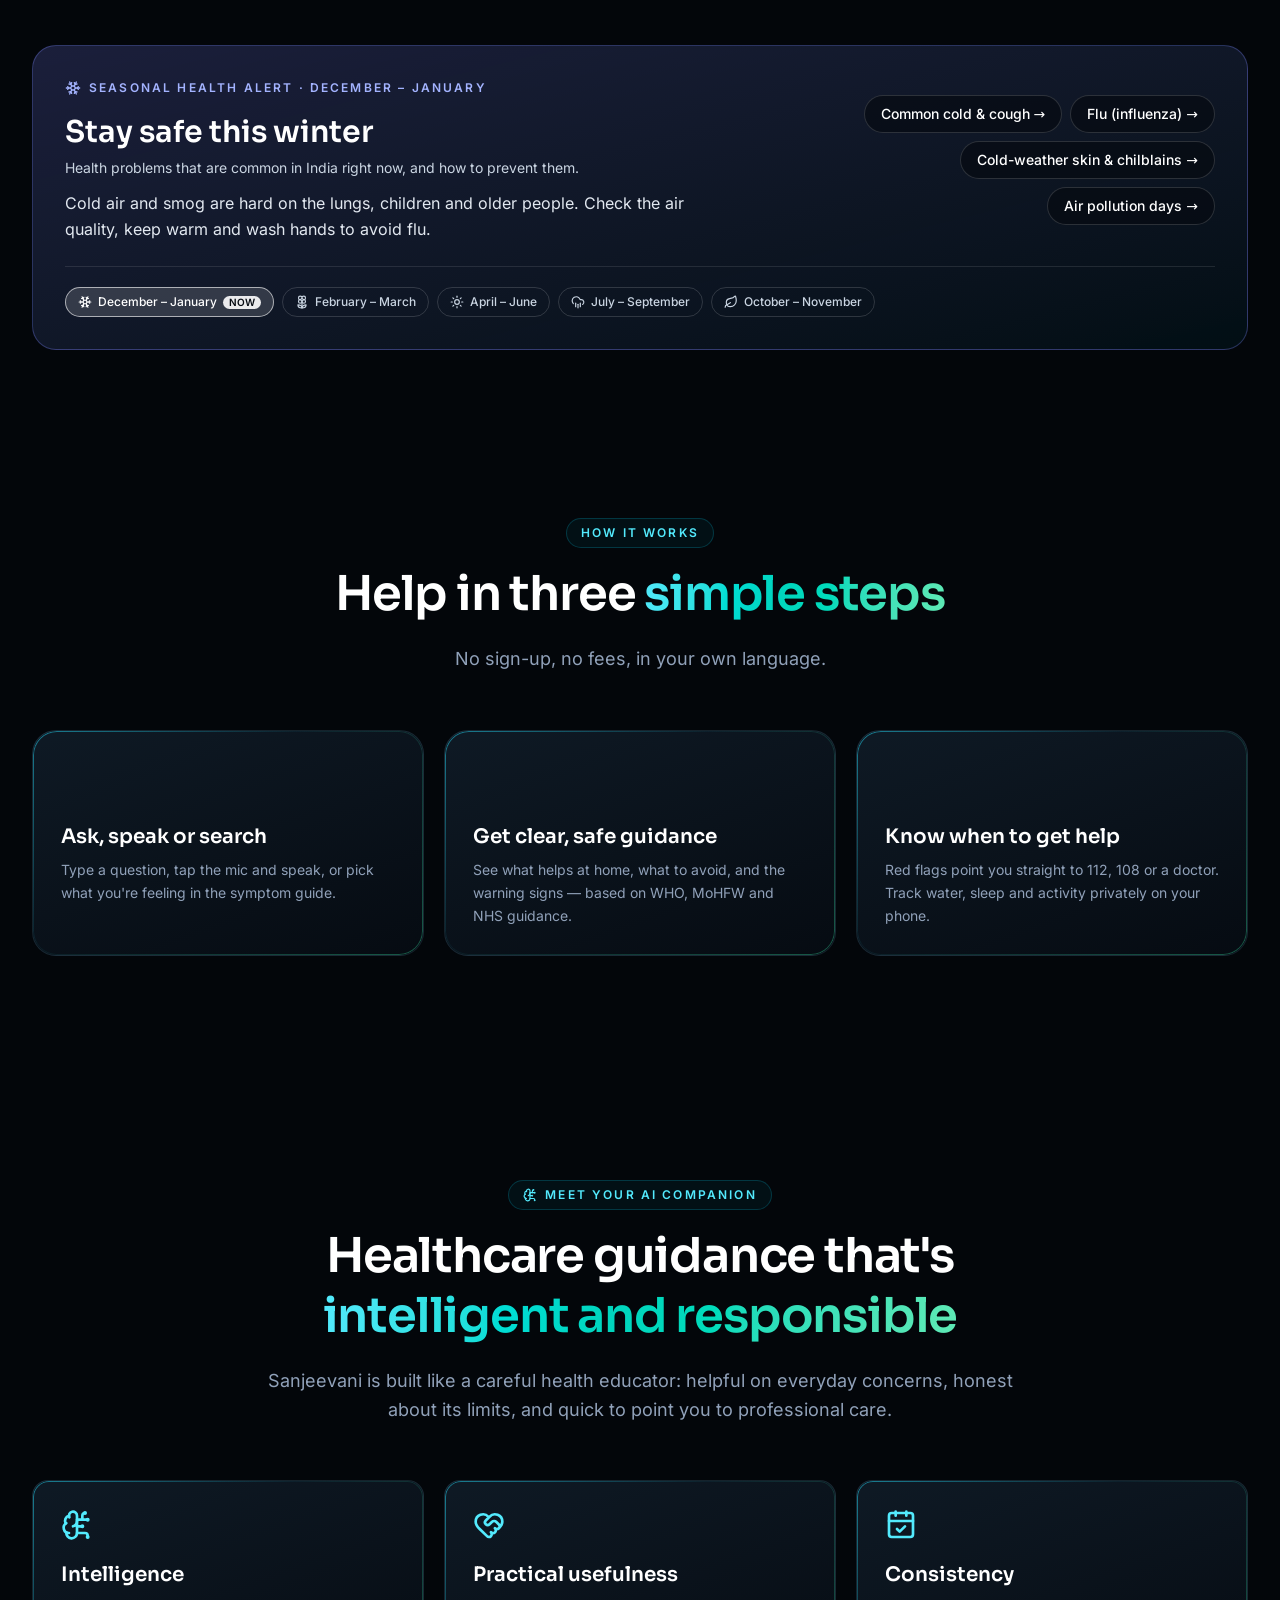
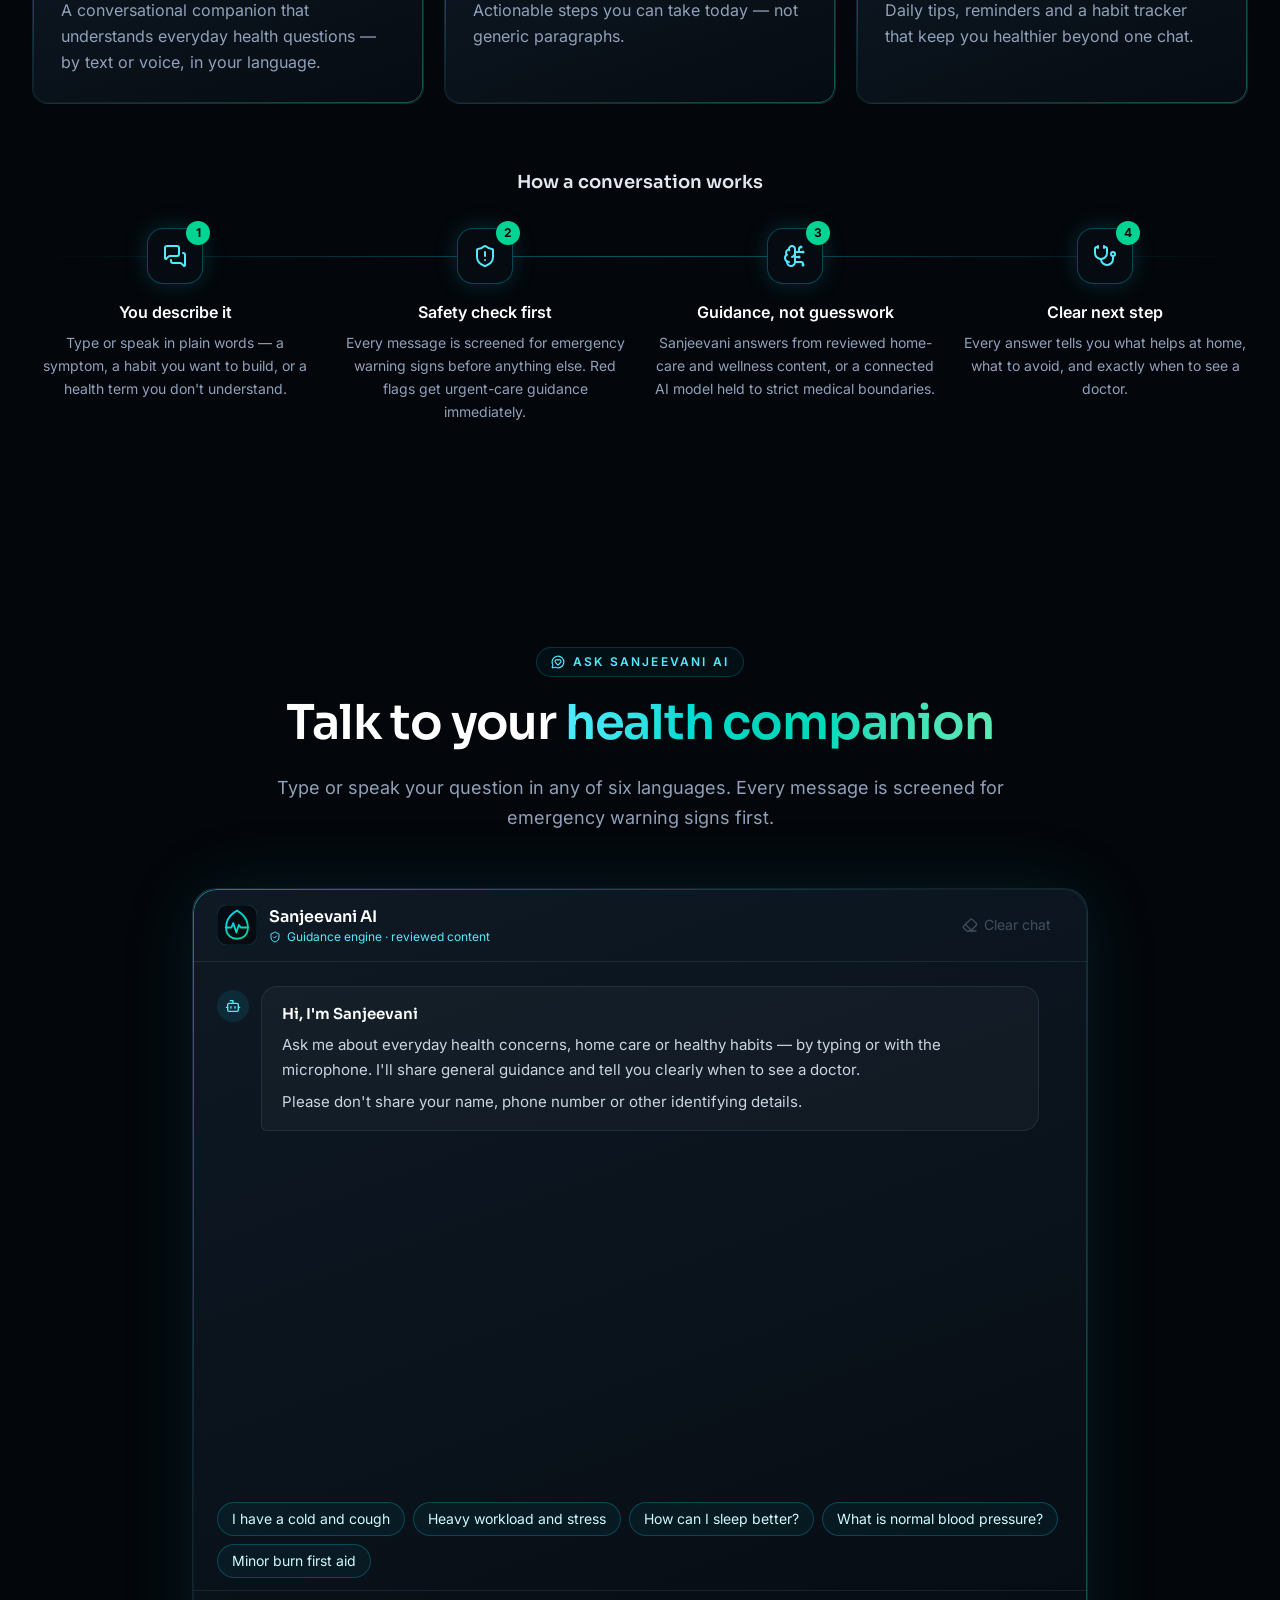
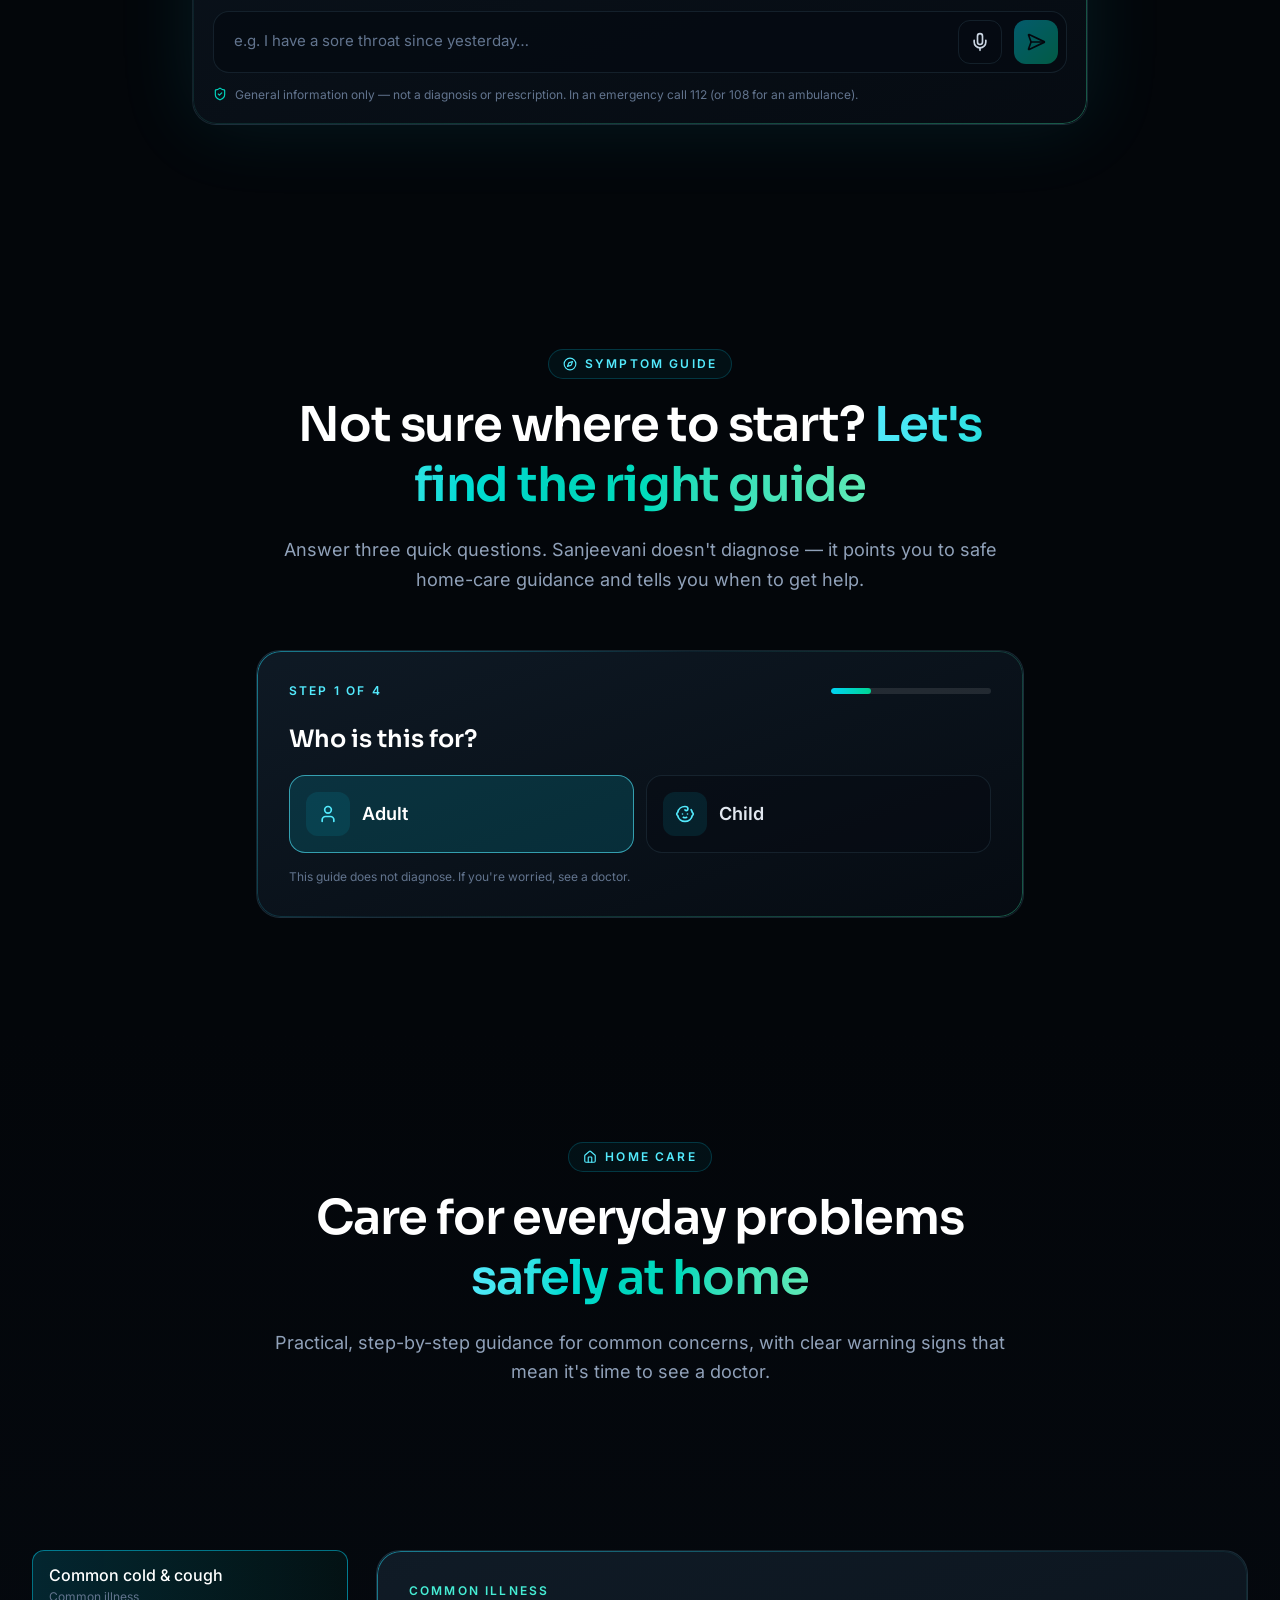
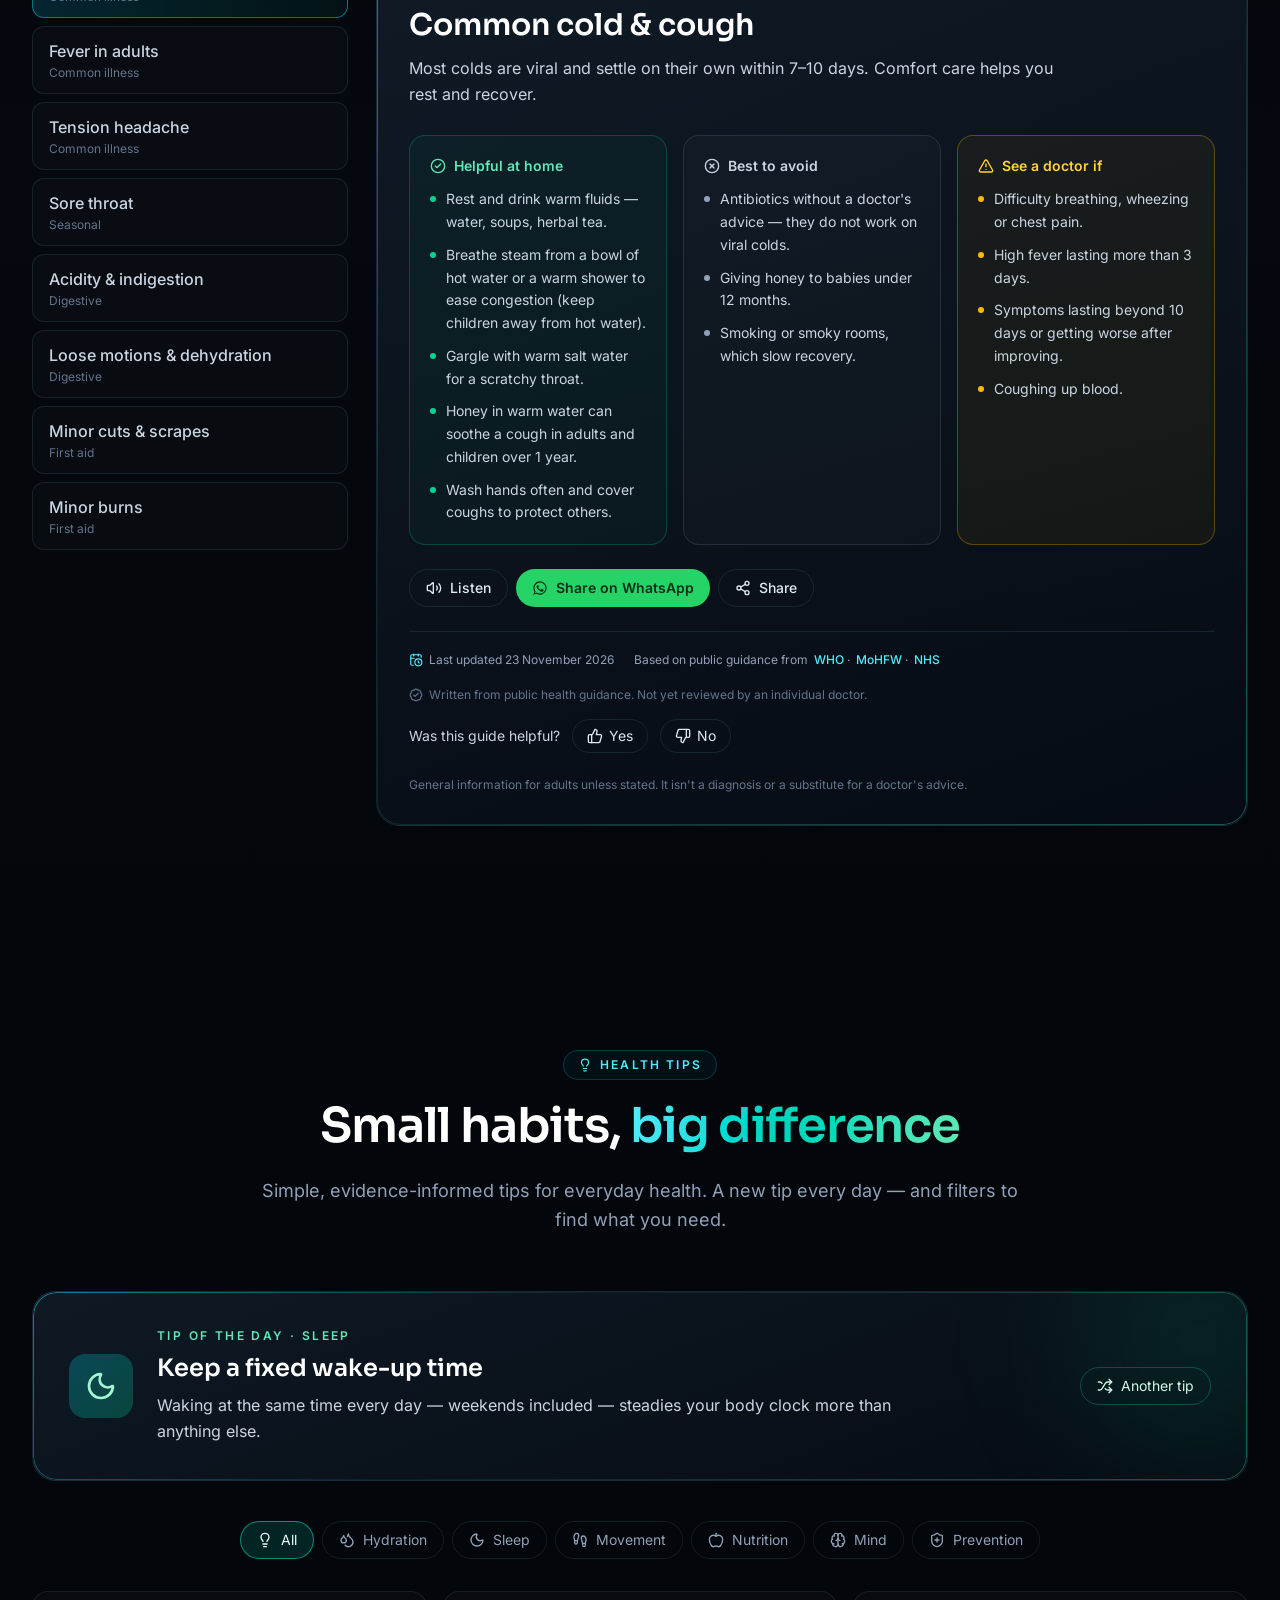
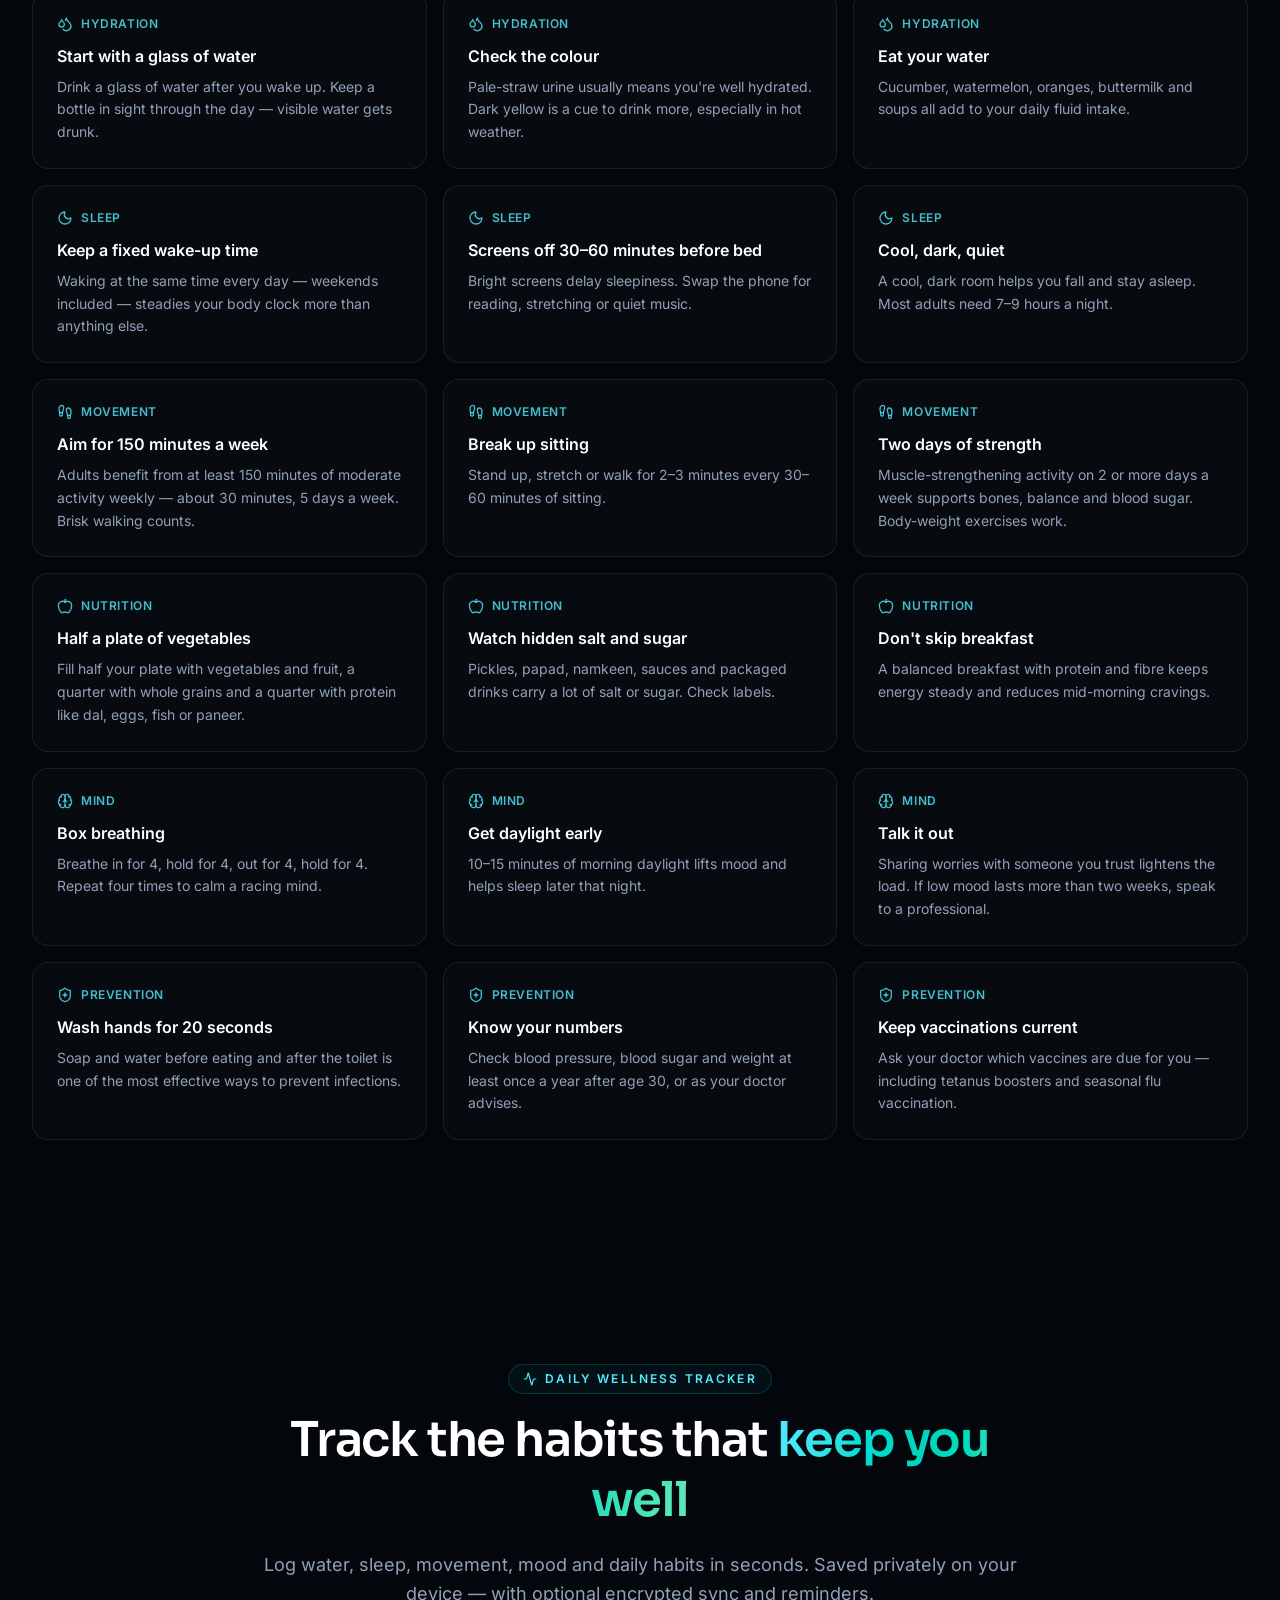
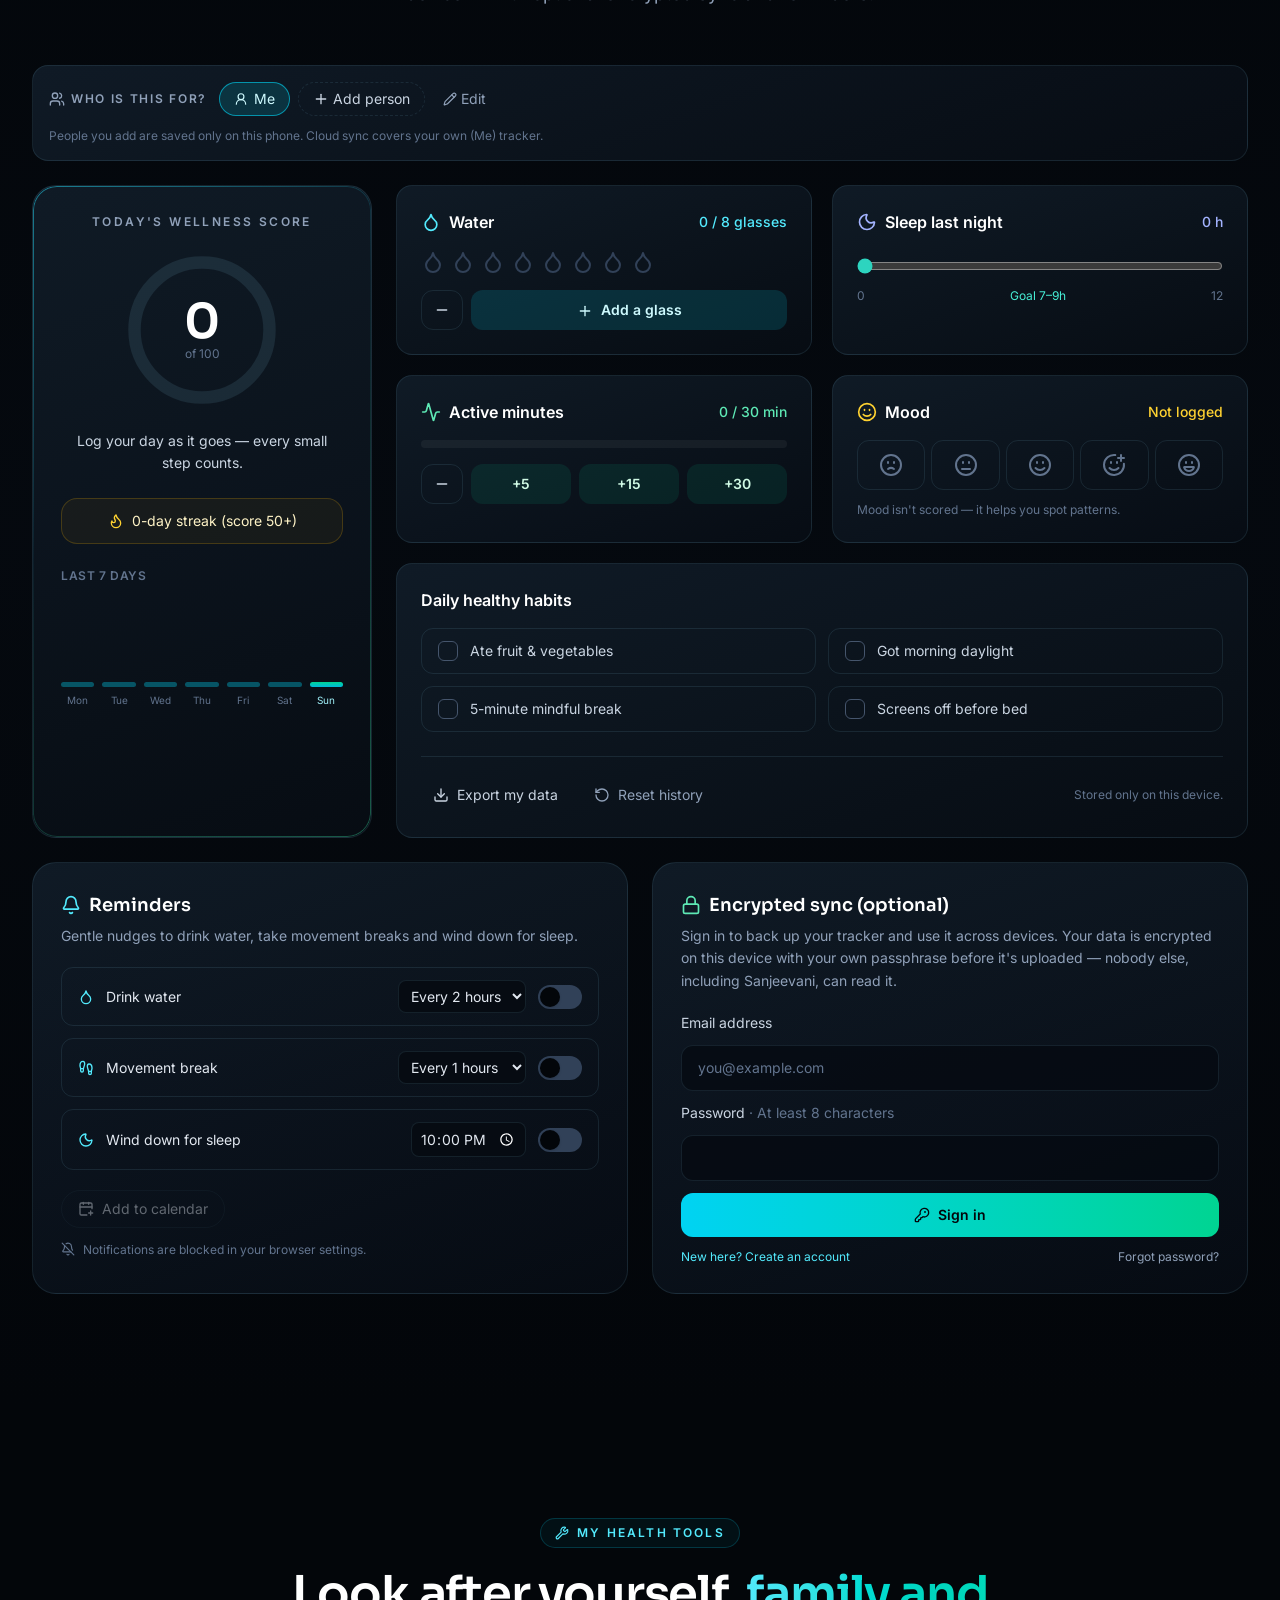
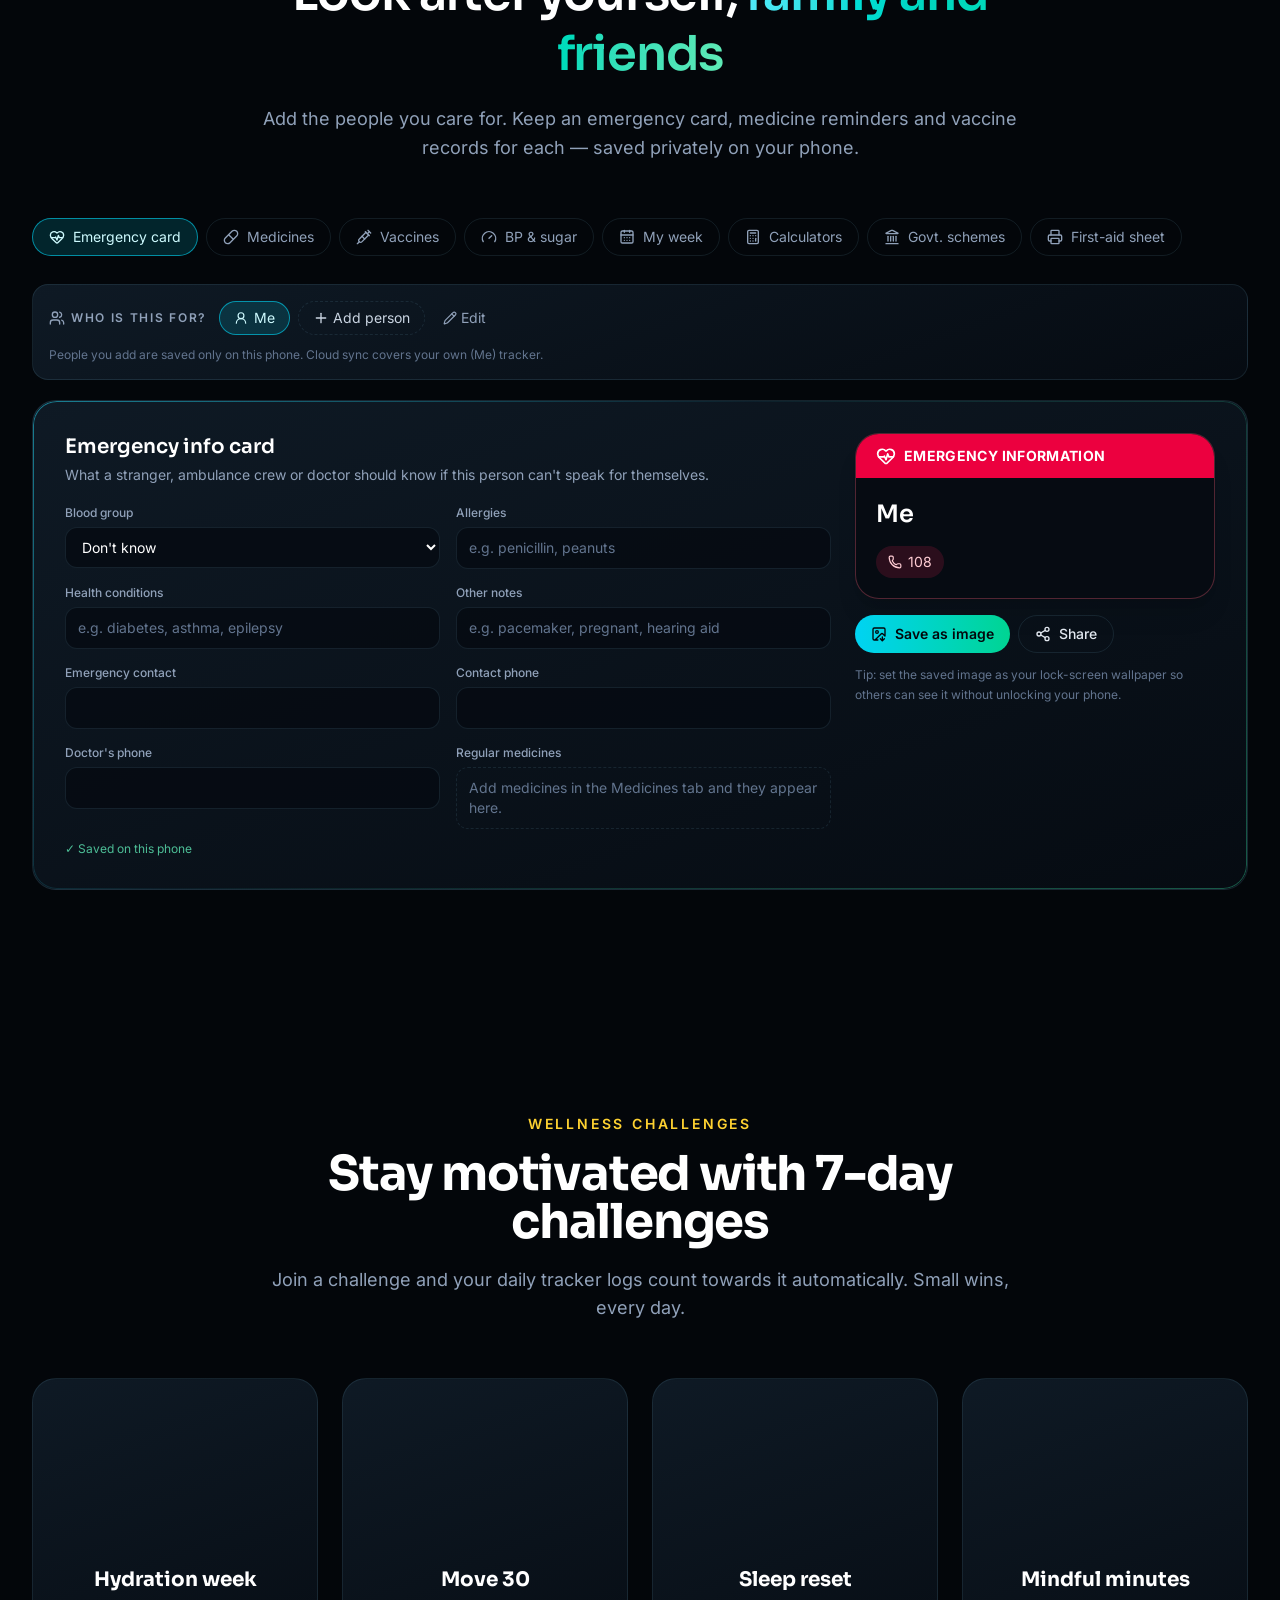
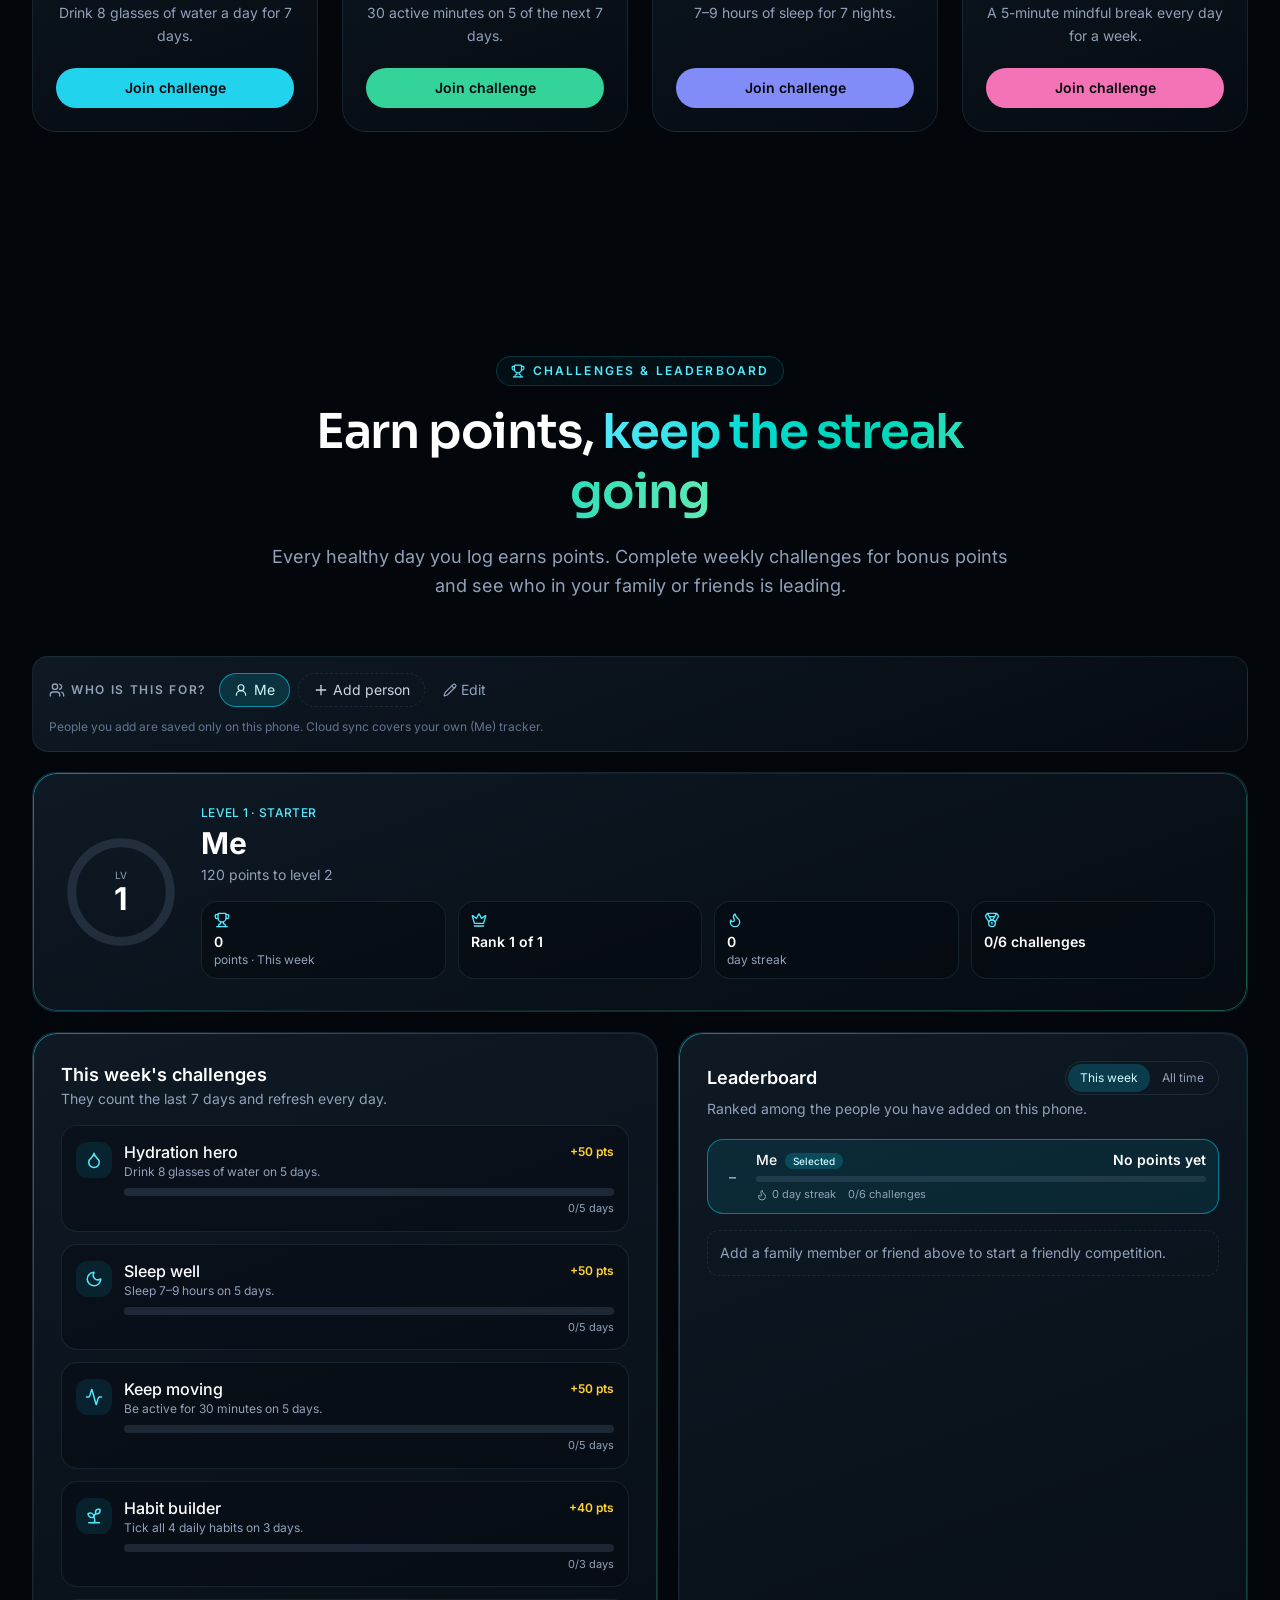
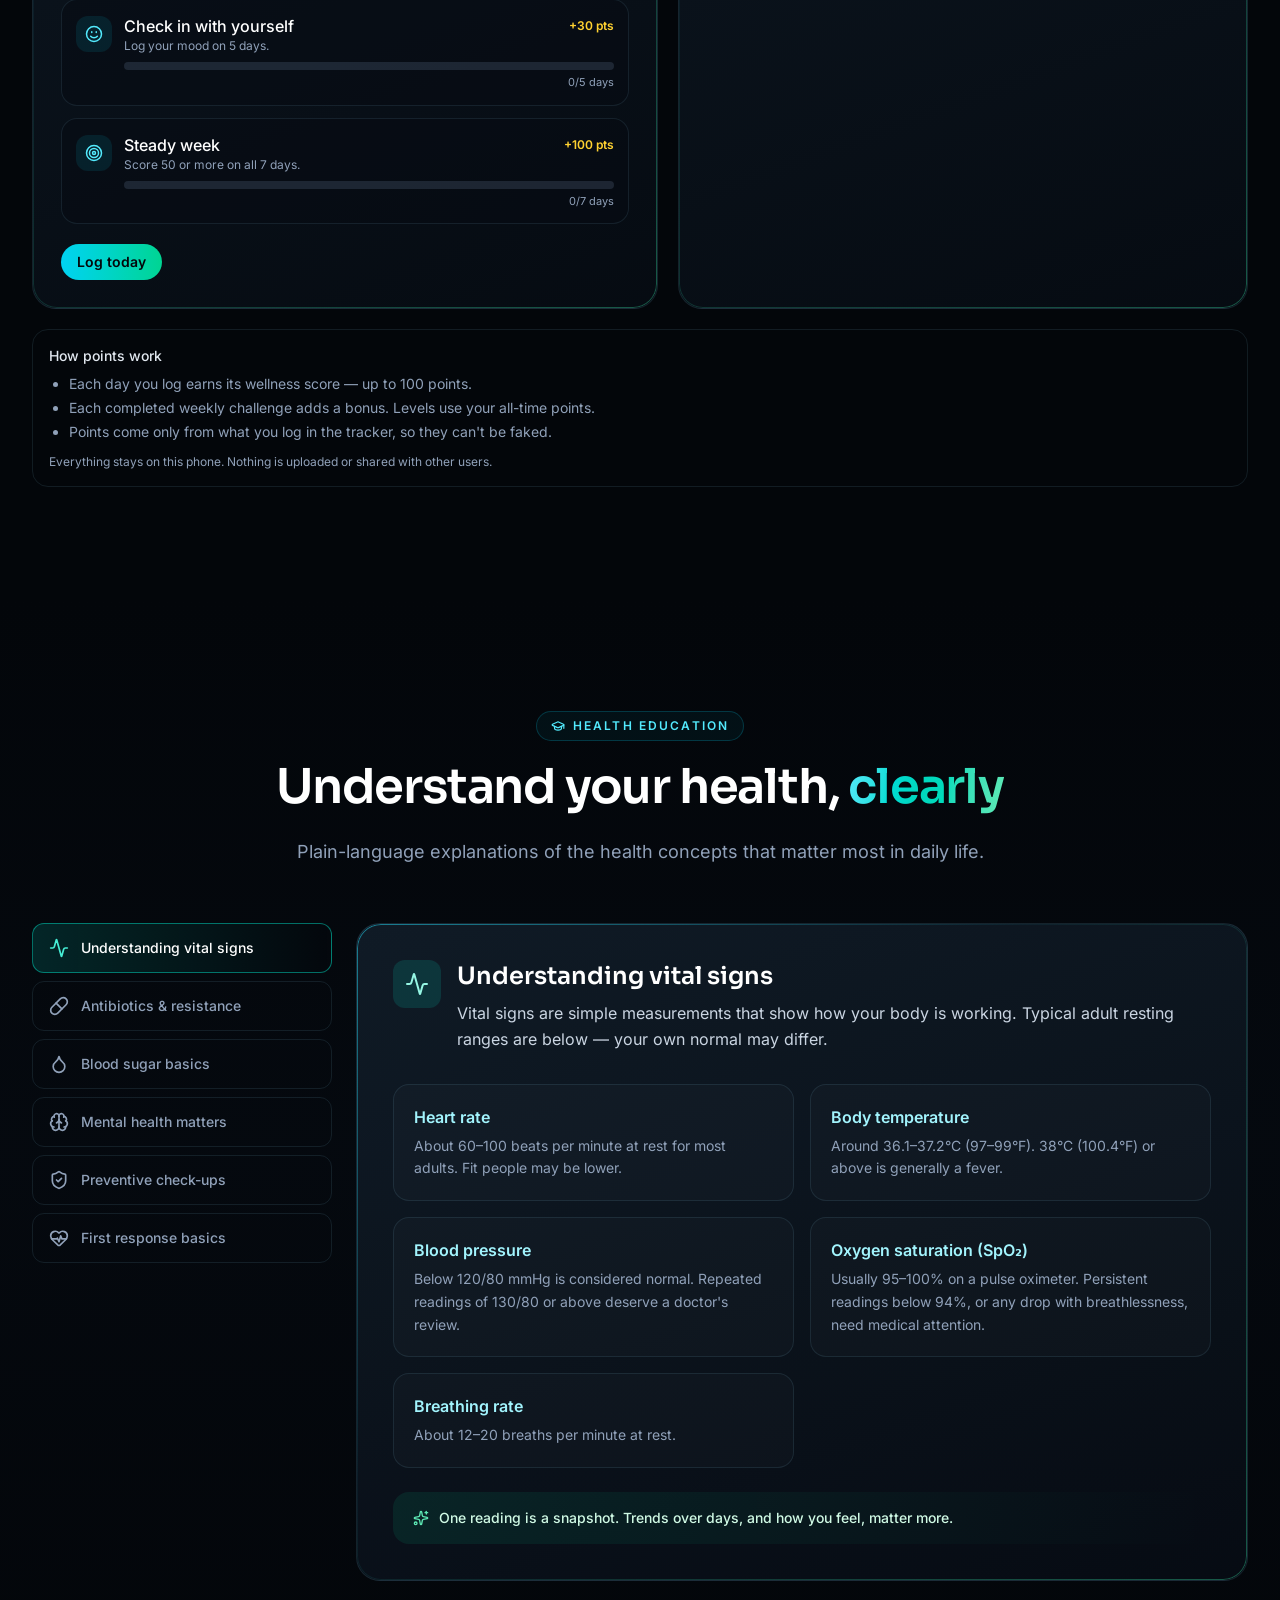
==== commit ded3da0a: "Use Sanjeevani AI Health Care as the site name Co-Authored-By: Claude Haiku 5.5 <noreply@anthropic.c" ====
--- a/index.html
+++ b/index.html
@@ -1,3 +1,3 @@
-<!DOCTYPE html><html lang="en"><head><meta charSet="utf-8"/><meta name="viewport" content="width=device-width, initial-scale=1"/><link rel="preload" as="script" fetchPriority="low" href="/_next/static/chunks/0wfurka9errm3.js"/><script src="/_next/static/chunks/2ww_0p9o7m09q.js" async=""></script><script src="/_next/static/chunks/39_j1bdzreq0m.js" async=""></script><script src="/_next/static/chunks/turbopack-2u1d16houkiyo.js" async=""></script><script src="/_next/static/chunks/1ua2kfq9s-me6.js" async=""></script><title>Sanjeevani AI Healthcare</title><meta name="description" content="Smarter Care. Healthier Lives. Choose your language."/><link rel="manifest" href="/manifest.webmanifest"/><meta name="robots" content="noindex, follow"/><link rel="canonical" href="https://saisubhash8919-byte.github.io/en/"/><link rel="alternate" hrefLang="en-IN" href="https://saisubhash8919-byte.github.io/en/"/><link rel="alternate" hrefLang="hi-IN" href="https://saisubhash8919-byte.github.io/hi/"/><link rel="alternate" hrefLang="bn-IN" href="https://saisubhash8919-byte.github.io/bn/"/><link rel="alternate" hrefLang="mr-IN" href="https://saisubhash8919-byte.github.io/mr/"/><link rel="alternate" hrefLang="ta-IN" href="https://saisubhash8919-byte.github.io/ta/"/><link rel="alternate" hrefLang="te-IN" href="https://saisubhash8919-byte.github.io/te/"/><meta name="next-size-adjust" content=""/><script src="/_next/static/chunks/0cz1d0mv5g_q7.js" noModule=""></script></head><body style="background:#03060a;color:#dbe7f0;font-family:system-ui, sans-serif"><div hidden=""><!--$--><!--/$--></div><main style="min-height:100vh;display:grid;place-items:center;text-align:center;padding:24px"><script>(function(){var L=["en","hi","bn","mr","ta","te"],c=null;try{c=localStorage.getItem("sanjeevani.locale")}catch(e){}
+<!DOCTYPE html><html lang="en"><head><meta charSet="utf-8"/><meta name="viewport" content="width=device-width, initial-scale=1"/><link rel="preload" as="script" fetchPriority="low" href="/_next/static/chunks/0wfurka9errm3.js"/><script src="/_next/static/chunks/2ww_0p9o7m09q.js" async=""></script><script src="/_next/static/chunks/39_j1bdzreq0m.js" async=""></script><script src="/_next/static/chunks/turbopack-2u1d16houkiyo.js" async=""></script><script src="/_next/static/chunks/1ua2kfq9s-me6.js" async=""></script><title>Sanjeevani AI Health Care</title><meta name="description" content="Smarter Care. Healthier Lives. Choose your language."/><link rel="manifest" href="/manifest.webmanifest"/><meta name="robots" content="noindex, follow"/><link rel="canonical" href="https://saisubhash8919-byte.github.io/en/"/><link rel="alternate" hrefLang="en-IN" href="https://saisubhash8919-byte.github.io/en/"/><link rel="alternate" hrefLang="hi-IN" href="https://saisubhash8919-byte.github.io/hi/"/><link rel="alternate" hrefLang="bn-IN" href="https://saisubhash8919-byte.github.io/bn/"/><link rel="alternate" hrefLang="mr-IN" href="https://saisubhash8919-byte.github.io/mr/"/><link rel="alternate" hrefLang="ta-IN" href="https://saisubhash8919-byte.github.io/ta/"/><link rel="alternate" hrefLang="te-IN" href="https://saisubhash8919-byte.github.io/te/"/><meta name="next-size-adjust" content=""/><script src="/_next/static/chunks/0cz1d0mv5g_q7.js" noModule=""></script></head><body style="background:#03060a;color:#dbe7f0;font-family:system-ui, sans-serif"><div hidden=""><!--$--><!--/$--></div><main style="min-height:100vh;display:grid;place-items:center;text-align:center;padding:24px"><script>(function(){var L=["en","hi","bn","mr","ta","te"],c=null;try{c=localStorage.getItem("sanjeevani.locale")}catch(e){}
 if(L.indexOf(c)<0){c="en";var n=navigator.languages||[navigator.language];for(var i=0;i<n.length;i++){var b=(n[i]||"").toLowerCase().split("-")[0];if(L.indexOf(b)>=0){c=b;break}}}
-location.replace("/"+c+"/"+location.hash);})();</script><div><h1 style="font-size:28px;margin-bottom:8px">Sanjeevani AI Healthcare</h1><p style="opacity:0.7;margin-bottom:20px">Smarter Care. Healthier Lives.</p><nav aria-label="Languages" style="display:flex;gap:12px;flex-wrap:wrap;justify-content:center"><a href="/en/" lang="en" style="color:#67e8f9;padding:8px 14px;border:1px solid #164e63;border-radius:999px;text-decoration:none">English</a><a href="/hi/" lang="hi" style="color:#67e8f9;padding:8px 14px;border:1px solid #164e63;border-radius:999px;text-decoration:none">हिन्दी</a><a href="/bn/" lang="bn" style="color:#67e8f9;padding:8px 14px;border:1px solid #164e63;border-radius:999px;text-decoration:none">বাংলা</a><a href="/mr/" lang="mr" style="color:#67e8f9;padding:8px 14px;border:1px solid #164e63;border-radius:999px;text-decoration:none">मराठी</a><a href="/ta/" lang="ta" style="color:#67e8f9;padding:8px 14px;border:1px solid #164e63;border-radius:999px;text-decoration:none">தமிழ்</a><a href="/te/" lang="te" style="color:#67e8f9;padding:8px 14px;border:1px solid #164e63;border-radius:999px;text-decoration:none">తెలుగు</a></nav></div></main><!--$--><!--/$--><script id="_R_">(globalThis["TURBOPACK"] || (globalThis["TURBOPACK"] = [])).push({"otherChunks":["static/chunks/0wfurka9errm3.js","static/chunks/2ww_0p9o7m09q.js","static/chunks/39_j1bdzreq0m.js"],"runtimeModuleIds":[94553]});</script><script src="/_next/static/chunks/0wfurka9errm3.js" async=""></script><script>(self.__next_f=self.__next_f||[]).push([0])</script><script>self.__next_f.push([1,"1:\"$Sreact.fragment\"\n2:\"/_next/static/chunks/1ua2kfq9s-me6.js\"\n3:I[39756,[\"$2\"],\"default\"]\n4:I[37457,[\"$2\"],\"default\"]\n8:I[97367,[\"$2\"],\"OutletBoundary\"]\n9:\"$Sreact.suspense\"\nb:\"ViewportBoundary\"\nc:I[97367,[\"$2\"],\"$b\"]\ne:\"MetadataBoundary\"\nf:I[97367,[\"$2\"],\"$e\"]\n11:I[68027,[],\"default\",1]\n5:X\n7:[[\"children\",{\"s\":\"__PAGE__\",\"h\":512,\"d\":{\"r\":[\"$\",\"$1\",\"c\",{\"children\":[[\"$\",\"main\",null,{\"style\":{\"minHeight\":\"100vh\",\"display\":\"grid\",\"placeItems\":\"center\",\"textAlign\":\"center\",\"padding\":24},\"children\":[[\"$\",\"script\",null,{\"dangerouslySetInnerHTML\":{\"__html\":\"(function(){var L=[\\\"en\\\",\\\"hi\\\",\\\"bn\\\",\\\"mr\\\",\\\"ta\\\",\\\"te\\\"],c=null;try{c=localStorage.getItem(\\\"sanjeevani.locale\\\")}catch(e){}\\nif(L.indexOf(c)\u003c0){c=\\\"en\\\";var n=navigator.languages||[navigator.language];for(var i=0;i\u003cn.length;i++){var b=(n[i]||\\\"\\\").toLowerCase().split(\\\"-\\\")[0];if(L.indexOf(b)\u003e=0){c=b;break}}}\\nlocation.replace(\\\"/\\\"+c+\\\"/\\\"+location.hash);})();\"}}],[\"$\",\"div\",null,{\"children\":[[\"$\",\"h1\",null,{\"style\":{\"fontSize\":28,\"marginBottom\":8},\"children\":\"Sanjeevani AI Healthcare\"}],[\"$\",\"p\",null,{\"style\":{\"opacity\":0.7,\"marginBottom\":20},\"children\":\"Smarter Care. Healthier Lives.\"}],[\"$\",\"nav\",null,{\"aria-label\":\"Languages\",\"style\":{\"display\":\"flex\",\"gap\":12,\"flexWrap\":\"wrap\",\"justifyContent\":\"center\"},\"children\":[[\"$\",\"a\",\"en\",{\"href\":\"/en/\",\"lang\":\"en\",\"style\":{\"color\":\"#67e8f9\",\"padding\":\"8px 14px\",\"border\":\"1px solid #164e63\",\"borderRadius\":999,\"textDecoration\":\"none\"},\"children\":\"English\"}],[\"$\",\"a\",\"hi\",{\"href\":\"/hi/\",\"lang\":\"hi\",\"style\":{\"color\":\"#67e8f9\",\"padding\":\"8px 14px\",\"border\":\"1px solid #164e63\",\"borderRadius\":999,\"textDecoration\":\"none\"},\"children\":\"हिन्दी\"}],[\"$\",\"a\",\"bn\",{\"href\":\"/bn/\",\"lang\":\"bn\",\"style\":{\"color\":\"#67e8f9\",\"padding\":\"8px 14px\",\"border\":\"1px solid #164e63\",\"borderRadius\":999,\"textDecoration\":\"none\"},\"children\":\"বাংলা\"}],[\"$\",\"a\",\"mr\",{\"href\":\"/mr/\",\"lang\":\"mr\",\"style\":{\"color\":\"#67e8f9\",\"padding\":\"8px 14px\",\"border\":\"1px solid #164e63\",\"borderRadius\":999,\"textDecoration\":\"none\"},\"children\":\"मराठी\"}],[\"$\",\"a\",\"ta\",{\"href\":\"/ta/\",\"lang\":\"ta\",\"style\":{\"color\":\"#67e8f9\",\"padding\":\"8px 14px\",\"border\":\"1px solid #164e63\",\"borderRadius\":999,\"textDecoration\":\"none\"},\"children\":\"தமிழ்\"}],[\"$\",\"a\",\"te\",{\"href\":\"/te/\",\"lang\":\"te\",\"style\":{\"color\":\"#67e8f9\",\"padding\":\"8px 14px\",\"border\":\"1px solid #164e63\",\"borderRadius\":999,\"textDecoration\":\"none\"},\"children\":\"తెలుగు\"}]]}]]}]]}],null,[\"$\",\"$L8\",null,{\"children\":[\"$\",\"$9\",null,{\"name\":\"Next.MetadataOutlet\",\"children\":\"$@a\"}]}]]}],\"p\":false,\"v\":null}}]]\n6:[[\"children\",{\"s\":\"(root)\",\"h\":528,\"d\":{\"r\":[\"$\",\"$1\",\"c\",{\"children\":[null,[\"$\",\"html\",null,{\"lang\":\"en\",\"children\":[\"$\",\"body\",null,{\"style\":{\"background\":\"#03060a\",\"color\":\"#dbe7f0\",\"fontFamily\":\"system-ui, sans-serif\"},\"children\":[\"$\",\"$L3\",null,{\"parallelRouterKey\":\"children\",\"error\":\"$undefined\",\"errorStyles\":\"$undefined\",\"errorScripts\":\"$undefined\",\"template\":[\"$\",\"$L4\",null,{}],\"templateStyles\":\"$undefined\",\"templateScripts\":\"$undefined\",\"notFound\":[[[\"$\",\"title\",null,{\"children\":\"404: This page could not be found.\"}],[\"$\",\"div\",null,{\"style\":\"$0:t:t:d:r:props:children:1:props:notFound:0:1:props:style\",\"children\":[\"$\",\"div\",null,{\"children\":[[\"$\",\"style\",null,{\"dangerouslySetInnerHTML\":{\"__html\":\"body{color:#000;background:#fff;margin:0}.next-error-h1{border-right:1px solid rgba(0,0,0,.3)}@media (prefers-color-scheme:dark){body{color:#fff;background:#000}.next-error-h1{border-right:1px solid rgba(255,255,255,.3)}}\"}}],[\"$\",\"h1\",null,{\"className\":\"next-error-h1\",\"style\":\"$0:t:t:d:r:props:children:1:props:notFound:0:1:props:children:props:children:1:props:style\",\"children\":404}],[\"$\",\"div\",null,{\"style\":\"$0:t:t:d:r:props:children:1:props:notFound:0:1:props:children:props:children:2:props:style\",\"children\":[\"$\",\"h2\",null,{\"style\":\"$0:t:t:d:r:props:children:1:props:notFound:0:1:props:children:props:children:2:props:children:props:style\",\"children\":\"This page could not be found.\"}]}]]}]}]],[]],\"forbidden\":\"$undefined\",\"unauthorized\":\"$undefined\"}]}]}]]}],\"p\":false,\"v\":null},\"c\":\"$Q7\"}]]\n0:{\"P\":null,\"c\":[\"\",\"\"],\"q\":\"\",\"i\":false,\"t\":{\"t\":{\"s\":\"\",\"h\":528,\"d\":{\"r\":[\"$\",\"$1\",\"c\",{\"children\":[null,[\"$\",\"$L3\",null,{\"parallelRouterKey\":\"children\",\"error\":\"$undefined\",\"errorStyles\":\"$undefined\",\"errorScripts\":\"$undefined\",\"template\":[\"$\",\"$L4\",null,{}],\"templateStyles\":\"$undefined\",\"templateScripts\":\"$undefined\",\"notFound\":[[[\"$\",\"title\",null,{\"children\":\"404: This page could not be found.\"}],[\"$\",\"div\",null,{\"style\":{\"fontFamily\":\"system-ui,\\\"Segoe UI\\\",Roboto,Helvetica,Arial,sans-serif,\\\"Apple Color Emoji\\\",\\\"Segoe UI Emoji\\\"\",\"height\":\"100vh\",\"textAlign\":\"center\",\"display\":\"flex\",\"flexDirection\":\"column\",\"alignItems\":\"center\",\"justifyContent\":\"center\"},\"children\":[\"$\",\"div\",null,{\"children\":[[\"$\",\"style\",null,{\"dangerouslySetInnerHTML\":{\"__html\":\"body{color:#000;background:#fff;margin:0}.next-error-h1{border-right:1px solid rgba(0,0,0,.3)}@media (prefers-color-scheme:dark){body{color:#fff;background:#000}.next-error-h1{border-right:1px solid rgba(255,255,255,.3)}}\"}}],[\"$\",\"h1\",null,{\"className\":\"next-error-h1\",\"style\":{\"display\":\"inline-block\",\"margin\":\"0 20px 0 0\",\"padding\":\"0 23px 0 0\",\"fontSize\":24,\"fontWeight\":500,\"verticalAlign\":\"top\",\"lineHeight\":\"49px\"},\"children\":404}],[\"$\",\"div\",null,{\"style\":{\"display\":\"inline-block\"},\"children\":[\"$\",\"h2\",null,{\"style\":{\"fontSize\":14,\"fontWeight\":400,\"lineHeight\":\"49px\",\"margin\":0},\"children\":\"This page could not be found.\"}]}]]}]}]],[]],\"forbidden\":\"$undefined\",\"unauthorized\":\"$undefined\"}]]}],\"p\":false,\"v\":\"$5\"},\"c\":\"$Q6\"},\"h\":{\"r\":[\"$\",\"$1\",\"h\",{\"children\":[null,[\"$\",\"$Lc\",null,{\"children\":\"$Ld\"}],[\"$\",\"$Lf\",null,{\"children\":[[\"$\",\"div\",null,{\"hidden\":true,\"children\":[\"$\",\"$9\",null,{\"name\":\"Next.Metadata\",\"children\":\"$L10\"}]}],null]}],[\"$\",\"meta\",null,{\"name\":\"next-size-adjust\",\"content\":\"\"}]]}],\"p\":false,\"v\":null}},\"m\":\"$undefined\",\"G\":[\"$11\",[]],\"S\":true,\"r\":\"$undefined\",\"s\":\"$undefined\",\"a\":\"$undefined\",\"l\":\"$undefined\",\"p\":\"$undefined\",\"d\":\"$undefined\",\"b\":\"4wKvRdIHp-1CguIqdDYBS\"}\n5:C\nd:[[\"$\",\"meta\",\"0\",{\"charSet\":\"utf-8\"}],[\"$\",\"meta\",\"1\",{\"name\":\"viewport\",\"content\":\"width=device-width, initial-scale=1\"}]]\na:null\n10:[[\"$\",\"title\",\"0\",{\"children\":\"Sanjeevani AI Healthcare\"}],[\"$\",\"meta\",\"1\",{\"name\":\"description\",\"content\":\"Smarter Care. Healthier Lives. Choose your language.\"}],[\"$\",\"link\",\"2\",{\"rel\":\"manifest\",\"href\":\"/manifest.webmanifest\",\"crossOrigin\":\"$undefined\"}],[\"$\",\"meta\",\"3\",{\"name\":\"robots\",\"content\":\"noindex, follow\"}],[\"$\",\"link\",\"4\",{\"rel\":\"canonical\",\"href\":\"https://saisubhash8919-byte.github.io/en/\"}],[\"$\",\"link\",\"5\",{\"rel\":\"alternate\",\"hrefLang\":\"en-IN\",\"href\":\"https://saisubhash8919-byte.github.io/en/\"}],[\"$\",\"link\",\"6\",{\"rel\":\"alternate\",\"hrefLang\":\"hi-IN\",\"href\":\"https://saisubhash8919-byte.github.io/hi/\"}],[\"$\",\"link\",\"7\",{\"rel\":\"alternate\",\"hrefLang\":\"bn-IN\",\"href\":\"https://saisubhash8919-byte.github.io/bn/\"}],[\"$\",\"link\",\"8\",{\"rel\":\"alternate\",\"hrefLang\":\"mr-IN\",\"href\":\"https://saisubhash8919-byte.github.io/mr/\"}],[\"$\",\"link\",\"9\",{\"rel\":\"alternate\",\"hrefLang\":\"ta-IN\",\"href\":\"https://saisubhash8919-byte.github.io/ta/\"}],[\"$\",\"link\",\"10\",{\"rel\":\"alternate\",\"hrefLang\":\"te-IN\",\"href\":\"https://saisubhash8919-byte.github.io/te/\"}]]\n"])</script></body></html>+location.replace("/"+c+"/"+location.hash);})();</script><div><h1 style="font-size:28px;margin-bottom:8px">Sanjeevani AI Health Care</h1><p style="opacity:0.7;margin-bottom:20px">Smarter Care. Healthier Lives.</p><nav aria-label="Languages" style="display:flex;gap:12px;flex-wrap:wrap;justify-content:center"><a href="/en/" lang="en" style="color:#67e8f9;padding:8px 14px;border:1px solid #164e63;border-radius:999px;text-decoration:none">English</a><a href="/hi/" lang="hi" style="color:#67e8f9;padding:8px 14px;border:1px solid #164e63;border-radius:999px;text-decoration:none">हिन्दी</a><a href="/bn/" lang="bn" style="color:#67e8f9;padding:8px 14px;border:1px solid #164e63;border-radius:999px;text-decoration:none">বাংলা</a><a href="/mr/" lang="mr" style="color:#67e8f9;padding:8px 14px;border:1px solid #164e63;border-radius:999px;text-decoration:none">मराठी</a><a href="/ta/" lang="ta" style="color:#67e8f9;padding:8px 14px;border:1px solid #164e63;border-radius:999px;text-decoration:none">தமிழ்</a><a href="/te/" lang="te" style="color:#67e8f9;padding:8px 14px;border:1px solid #164e63;border-radius:999px;text-decoration:none">తెలుగు</a></nav></div></main><!--$--><!--/$--><script id="_R_">(globalThis["TURBOPACK"] || (globalThis["TURBOPACK"] = [])).push({"otherChunks":["static/chunks/0wfurka9errm3.js","static/chunks/2ww_0p9o7m09q.js","static/chunks/39_j1bdzreq0m.js"],"runtimeModuleIds":[94553]});</script><script src="/_next/static/chunks/0wfurka9errm3.js" async=""></script><script>(self.__next_f=self.__next_f||[]).push([0])</script><script>self.__next_f.push([1,"1:\"$Sreact.fragment\"\n2:\"/_next/static/chunks/1ua2kfq9s-me6.js\"\n3:I[39756,[\"$2\"],\"default\"]\n4:I[37457,[\"$2\"],\"default\"]\n8:I[97367,[\"$2\"],\"OutletBoundary\"]\n9:\"$Sreact.suspense\"\nb:\"ViewportBoundary\"\nc:I[97367,[\"$2\"],\"$b\"]\ne:\"MetadataBoundary\"\nf:I[97367,[\"$2\"],\"$e\"]\n11:I[68027,[],\"default\",1]\n5:X\n7:[[\"children\",{\"s\":\"__PAGE__\",\"h\":512,\"d\":{\"r\":[\"$\",\"$1\",\"c\",{\"children\":[[\"$\",\"main\",null,{\"style\":{\"minHeight\":\"100vh\",\"display\":\"grid\",\"placeItems\":\"center\",\"textAlign\":\"center\",\"padding\":24},\"children\":[[\"$\",\"script\",null,{\"dangerouslySetInnerHTML\":{\"__html\":\"(function(){var L=[\\\"en\\\",\\\"hi\\\",\\\"bn\\\",\\\"mr\\\",\\\"ta\\\",\\\"te\\\"],c=null;try{c=localStorage.getItem(\\\"sanjeevani.locale\\\")}catch(e){}\\nif(L.indexOf(c)\u003c0){c=\\\"en\\\";var n=navigator.languages||[navigator.language];for(var i=0;i\u003cn.length;i++){var b=(n[i]||\\\"\\\").toLowerCase().split(\\\"-\\\")[0];if(L.indexOf(b)\u003e=0){c=b;break}}}\\nlocation.replace(\\\"/\\\"+c+\\\"/\\\"+location.hash);})();\"}}],[\"$\",\"div\",null,{\"children\":[[\"$\",\"h1\",null,{\"style\":{\"fontSize\":28,\"marginBottom\":8},\"children\":\"Sanjeevani AI Health Care\"}],[\"$\",\"p\",null,{\"style\":{\"opacity\":0.7,\"marginBottom\":20},\"children\":\"Smarter Care. Healthier Lives.\"}],[\"$\",\"nav\",null,{\"aria-label\":\"Languages\",\"style\":{\"display\":\"flex\",\"gap\":12,\"flexWrap\":\"wrap\",\"justifyContent\":\"center\"},\"children\":[[\"$\",\"a\",\"en\",{\"href\":\"/en/\",\"lang\":\"en\",\"style\":{\"color\":\"#67e8f9\",\"padding\":\"8px 14px\",\"border\":\"1px solid #164e63\",\"borderRadius\":999,\"textDecoration\":\"none\"},\"children\":\"English\"}],[\"$\",\"a\",\"hi\",{\"href\":\"/hi/\",\"lang\":\"hi\",\"style\":{\"color\":\"#67e8f9\",\"padding\":\"8px 14px\",\"border\":\"1px solid #164e63\",\"borderRadius\":999,\"textDecoration\":\"none\"},\"children\":\"हिन्दी\"}],[\"$\",\"a\",\"bn\",{\"href\":\"/bn/\",\"lang\":\"bn\",\"style\":{\"color\":\"#67e8f9\",\"padding\":\"8px 14px\",\"border\":\"1px solid #164e63\",\"borderRadius\":999,\"textDecoration\":\"none\"},\"children\":\"বাংলা\"}],[\"$\",\"a\",\"mr\",{\"href\":\"/mr/\",\"lang\":\"mr\",\"style\":{\"color\":\"#67e8f9\",\"padding\":\"8px 14px\",\"border\":\"1px solid #164e63\",\"borderRadius\":999,\"textDecoration\":\"none\"},\"children\":\"मराठी\"}],[\"$\",\"a\",\"ta\",{\"href\":\"/ta/\",\"lang\":\"ta\",\"style\":{\"color\":\"#67e8f9\",\"padding\":\"8px 14px\",\"border\":\"1px solid #164e63\",\"borderRadius\":999,\"textDecoration\":\"none\"},\"children\":\"தமிழ்\"}],[\"$\",\"a\",\"te\",{\"href\":\"/te/\",\"lang\":\"te\",\"style\":{\"color\":\"#67e8f9\",\"padding\":\"8px 14px\",\"border\":\"1px solid #164e63\",\"borderRadius\":999,\"textDecoration\":\"none\"},\"children\":\"తెలుగు\"}]]}]]}]]}],null,[\"$\",\"$L8\",null,{\"children\":[\"$\",\"$9\",null,{\"name\":\"Next.MetadataOutlet\",\"children\":\"$@a\"}]}]]}],\"p\":false,\"v\":null}}]]\n6:[[\"children\",{\"s\":\"(root)\",\"h\":528,\"d\":{\"r\":[\"$\",\"$1\",\"c\",{\"children\":[null,[\"$\",\"html\",null,{\"lang\":\"en\",\"children\":[\"$\",\"body\",null,{\"style\":{\"background\":\"#03060a\",\"color\":\"#dbe7f0\",\"fontFamily\":\"system-ui, sans-serif\"},\"children\":[\"$\",\"$L3\",null,{\"parallelRouterKey\":\"children\",\"error\":\"$undefined\",\"errorStyles\":\"$undefined\",\"errorScripts\":\"$undefined\",\"template\":[\"$\",\"$L4\",null,{}],\"templateStyles\":\"$undefined\",\"templateScripts\":\"$undefined\",\"notFound\":[[[\"$\",\"title\",null,{\"children\":\"404: This page could not be found.\"}],[\"$\",\"div\",null,{\"style\":\"$0:t:t:d:r:props:children:1:props:notFound:0:1:props:style\",\"children\":[\"$\",\"div\",null,{\"children\":[[\"$\",\"style\",null,{\"dangerouslySetInnerHTML\":{\"__html\":\"body{color:#000;background:#fff;margin:0}.next-error-h1{border-right:1px solid rgba(0,0,0,.3)}@media (prefers-color-scheme:dark){body{color:#fff;background:#000}.next-error-h1{border-right:1px solid rgba(255,255,255,.3)}}\"}}],[\"$\",\"h1\",null,{\"className\":\"next-error-h1\",\"style\":\"$0:t:t:d:r:props:children:1:props:notFound:0:1:props:children:props:children:1:props:style\",\"children\":404}],[\"$\",\"div\",null,{\"style\":\"$0:t:t:d:r:props:children:1:props:notFound:0:1:props:children:props:children:2:props:style\",\"children\":[\"$\",\"h2\",null,{\"style\":\"$0:t:t:d:r:props:children:1:props:notFound:0:1:props:children:props:children:2:props:children:props:style\",\"children\":\"This page could not be found.\"}]}]]}]}]],[]],\"forbidden\":\"$undefined\",\"unauthorized\":\"$undefined\"}]}]}]]}],\"p\":false,\"v\":null},\"c\":\"$Q7\"}]]\n0:{\"P\":null,\"c\":[\"\",\"\"],\"q\":\"\",\"i\":false,\"t\":{\"t\":{\"s\":\"\",\"h\":528,\"d\":{\"r\":[\"$\",\"$1\",\"c\",{\"children\":[null,[\"$\",\"$L3\",null,{\"parallelRouterKey\":\"children\",\"error\":\"$undefined\",\"errorStyles\":\"$undefined\",\"errorScripts\":\"$undefined\",\"template\":[\"$\",\"$L4\",null,{}],\"templateStyles\":\"$undefined\",\"templateScripts\":\"$undefined\",\"notFound\":[[[\"$\",\"title\",null,{\"children\":\"404: This page could not be found.\"}],[\"$\",\"div\",null,{\"style\":{\"fontFamily\":\"system-ui,\\\"Segoe UI\\\",Roboto,Helvetica,Arial,sans-serif,\\\"Apple Color Emoji\\\",\\\"Segoe UI Emoji\\\"\",\"height\":\"100vh\",\"textAlign\":\"center\",\"display\":\"flex\",\"flexDirection\":\"column\",\"alignItems\":\"center\",\"justifyContent\":\"center\"},\"children\":[\"$\",\"div\",null,{\"children\":[[\"$\",\"style\",null,{\"dangerouslySetInnerHTML\":{\"__html\":\"body{color:#000;background:#fff;margin:0}.next-error-h1{border-right:1px solid rgba(0,0,0,.3)}@media (prefers-color-scheme:dark){body{color:#fff;background:#000}.next-error-h1{border-right:1px solid rgba(255,255,255,.3)}}\"}}],[\"$\",\"h1\",null,{\"className\":\"next-error-h1\",\"style\":{\"display\":\"inline-block\",\"margin\":\"0 20px 0 0\",\"padding\":\"0 23px 0 0\",\"fontSize\":24,\"fontWeight\":500,\"verticalAlign\":\"top\",\"lineHeight\":\"49px\"},\"children\":404}],[\"$\",\"div\",null,{\"style\":{\"display\":\"inline-block\"},\"children\":[\"$\",\"h2\",null,{\"style\":{\"fontSize\":14,\"fontWeight\":400,\"lineHeight\":\"49px\",\"margin\":0},\"children\":\"This page could not be found.\"}]}]]}]}]],[]],\"forbidden\":\"$undefined\",\"unauthorized\":\"$undefined\"}]]}],\"p\":false,\"v\":\"$5\"},\"c\":\"$Q6\"},\"h\":{\"r\":[\"$\",\"$1\",\"h\",{\"children\":[null,[\"$\",\"$Lc\",null,{\"children\":\"$Ld\"}],[\"$\",\"$Lf\",null,{\"children\":[[\"$\",\"div\",null,{\"hidden\":true,\"children\":[\"$\",\"$9\",null,{\"name\":\"Next.Metadata\",\"children\":\"$L10\"}]}],null]}],[\"$\",\"meta\",null,{\"name\":\"next-size-adjust\",\"content\":\"\"}]]}],\"p\":false,\"v\":null}},\"m\":\"$undefined\",\"G\":[\"$11\",[]],\"S\":true,\"r\":\"$undefined\",\"s\":\"$undefined\",\"a\":\"$undefined\",\"l\":\"$undefined\",\"p\":\"$undefined\",\"d\":\"$undefined\",\"b\":\"SI3J1Ko67Hay2hTWrEjG6\"}\n5:C\nd:[[\"$\",\"meta\",\"0\",{\"charSet\":\"utf-8\"}],[\"$\",\"meta\",\"1\",{\"name\":\"viewport\",\"content\":\"width=device-width, initial-scale=1\"}]]\na:null\n10:[[\"$\",\"title\",\"0\",{\"children\":\"Sanjeevani AI Health Care\"}],[\"$\",\"meta\",\"1\",{\"name\":\"description\",\"content\":\"Smarter Care. Healthier Lives. Choose your language.\"}],[\"$\",\"link\",\"2\",{\"rel\":\"manifest\",\"href\":\"/manifest.webmanifest\",\"crossOrigin\":\"$undefined\"}],[\"$\",\"meta\",\"3\",{\"name\":\"robots\",\"content\":\"noindex, follow\"}],[\"$\",\"link\",\"4\",{\"rel\":\"canonical\",\"href\":\"https://saisubhash8919-byte.github.io/en/\"}],[\"$\",\"link\",\"5\",{\"rel\":\"alternate\",\"hrefLang\":\"en-IN\",\"href\":\"https://saisubhash8919-byte.github.io/en/\"}],[\"$\",\"link\",\"6\",{\"rel\":\"alternate\",\"hrefLang\":\"hi-IN\",\"href\":\"https://saisubhash8919-byte.github.io/hi/\"}],[\"$\",\"link\",\"7\",{\"rel\":\"alternate\",\"hrefLang\":\"bn-IN\",\"href\":\"https://saisubhash8919-byte.github.io/bn/\"}],[\"$\",\"link\",\"8\",{\"rel\":\"alternate\",\"hrefLang\":\"mr-IN\",\"href\":\"https://saisubhash8919-byte.github.io/mr/\"}],[\"$\",\"link\",\"9\",{\"rel\":\"alternate\",\"hrefLang\":\"ta-IN\",\"href\":\"https://saisubhash8919-byte.github.io/ta/\"}],[\"$\",\"link\",\"10\",{\"rel\":\"alternate\",\"hrefLang\":\"te-IN\",\"href\":\"https://saisubhash8919-byte.github.io/te/\"}]]\n"])</script></body></html>
